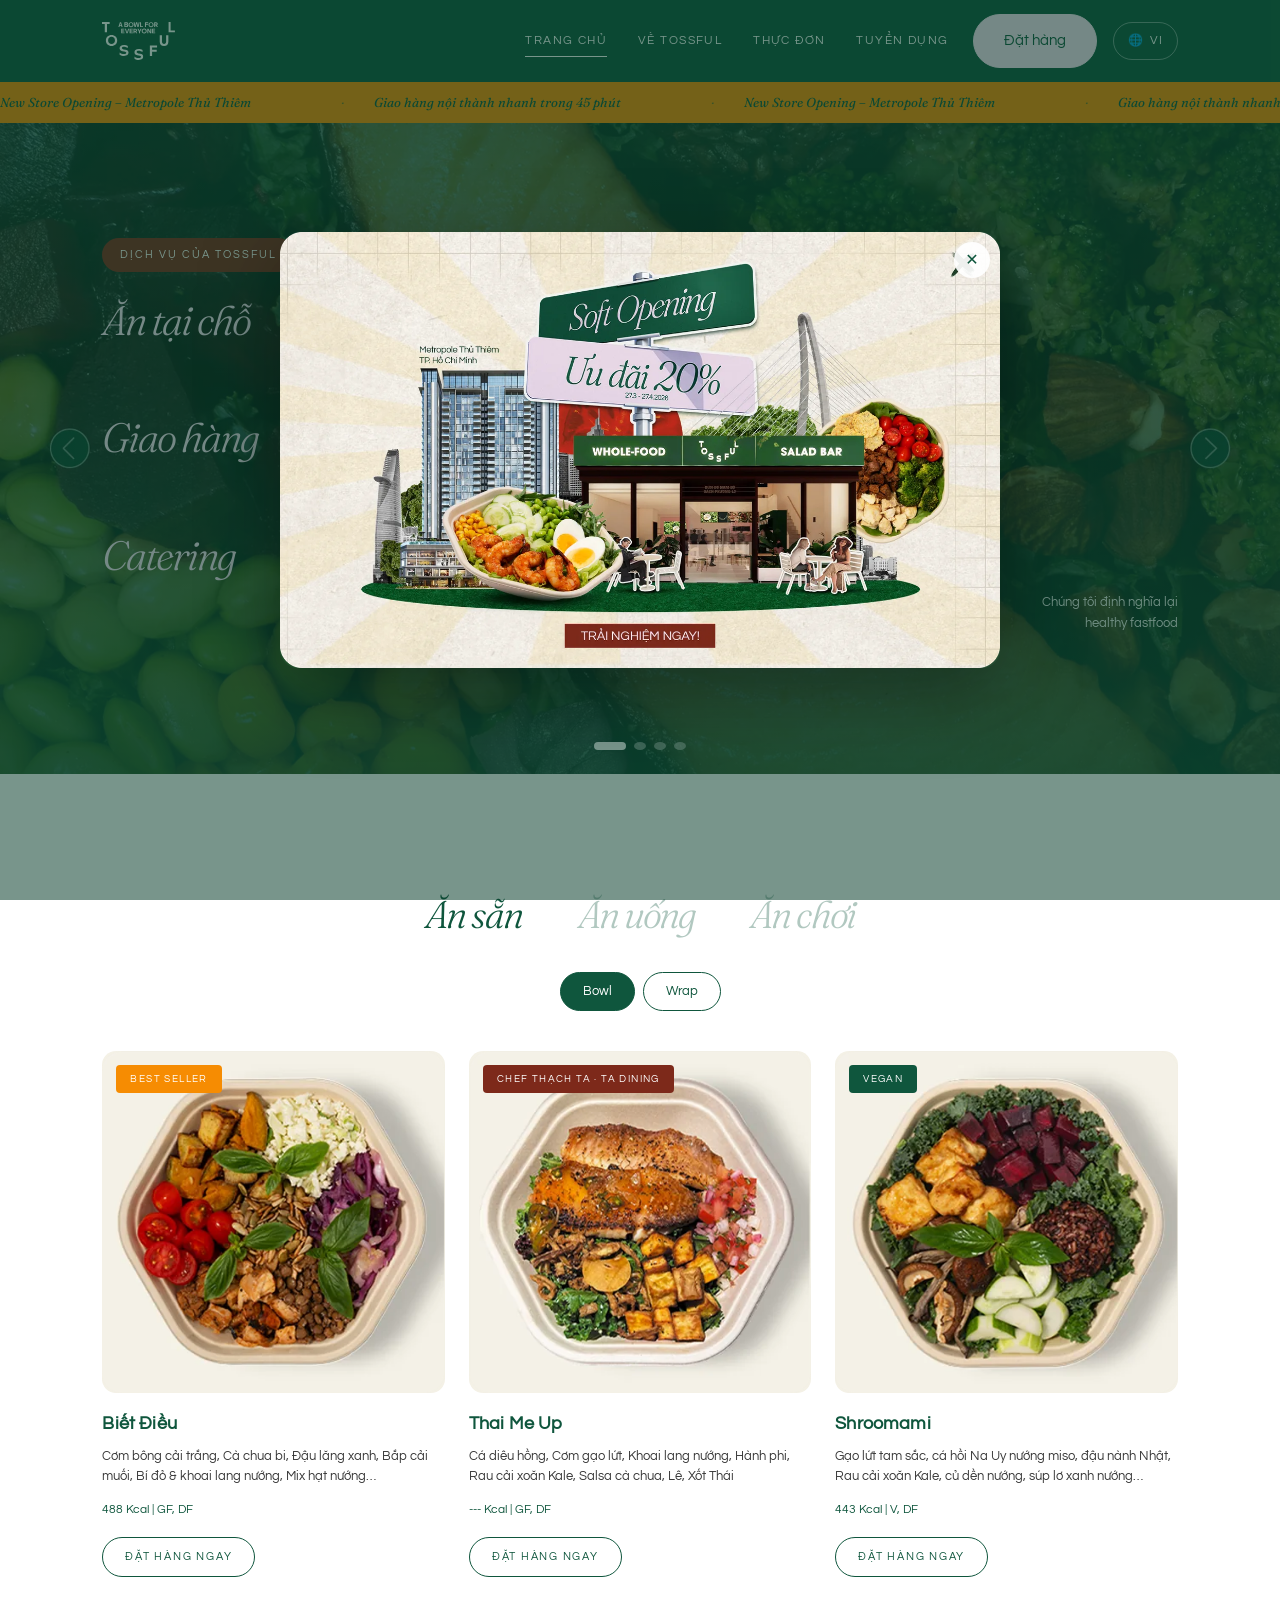
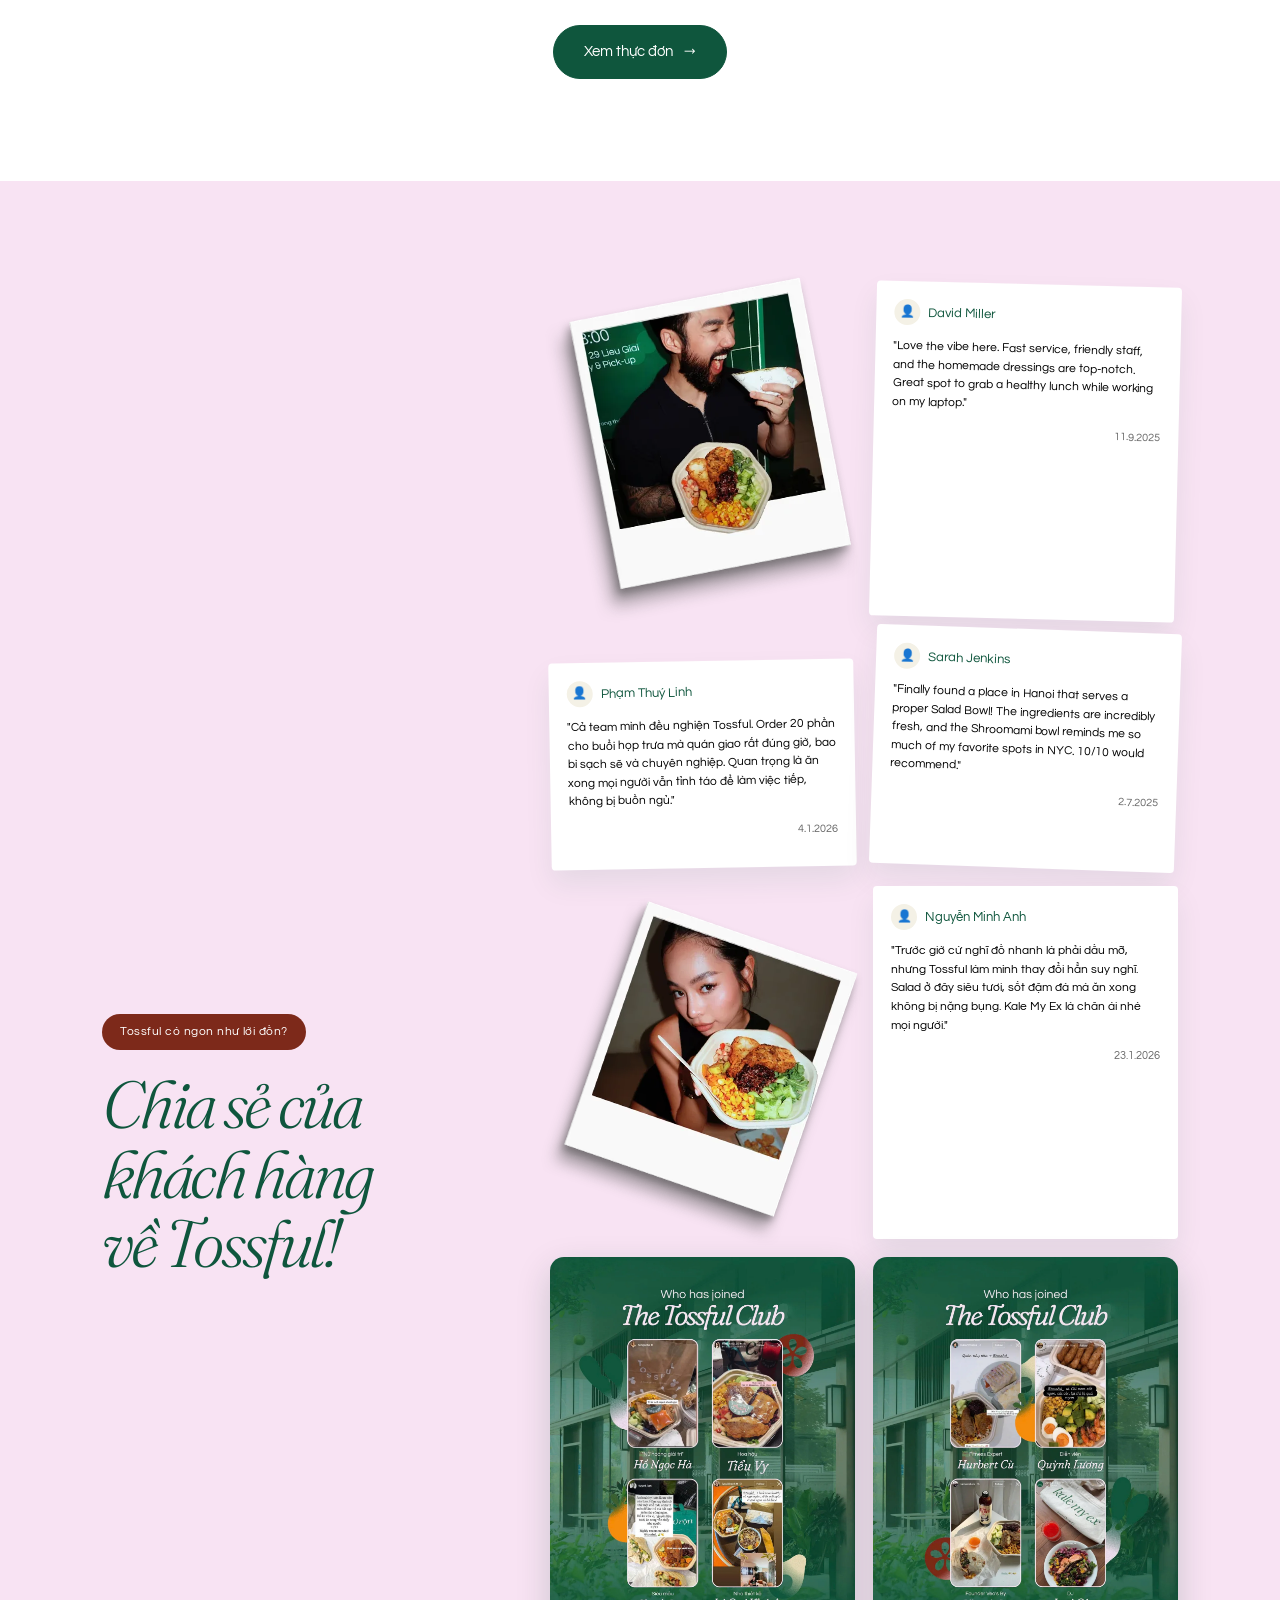
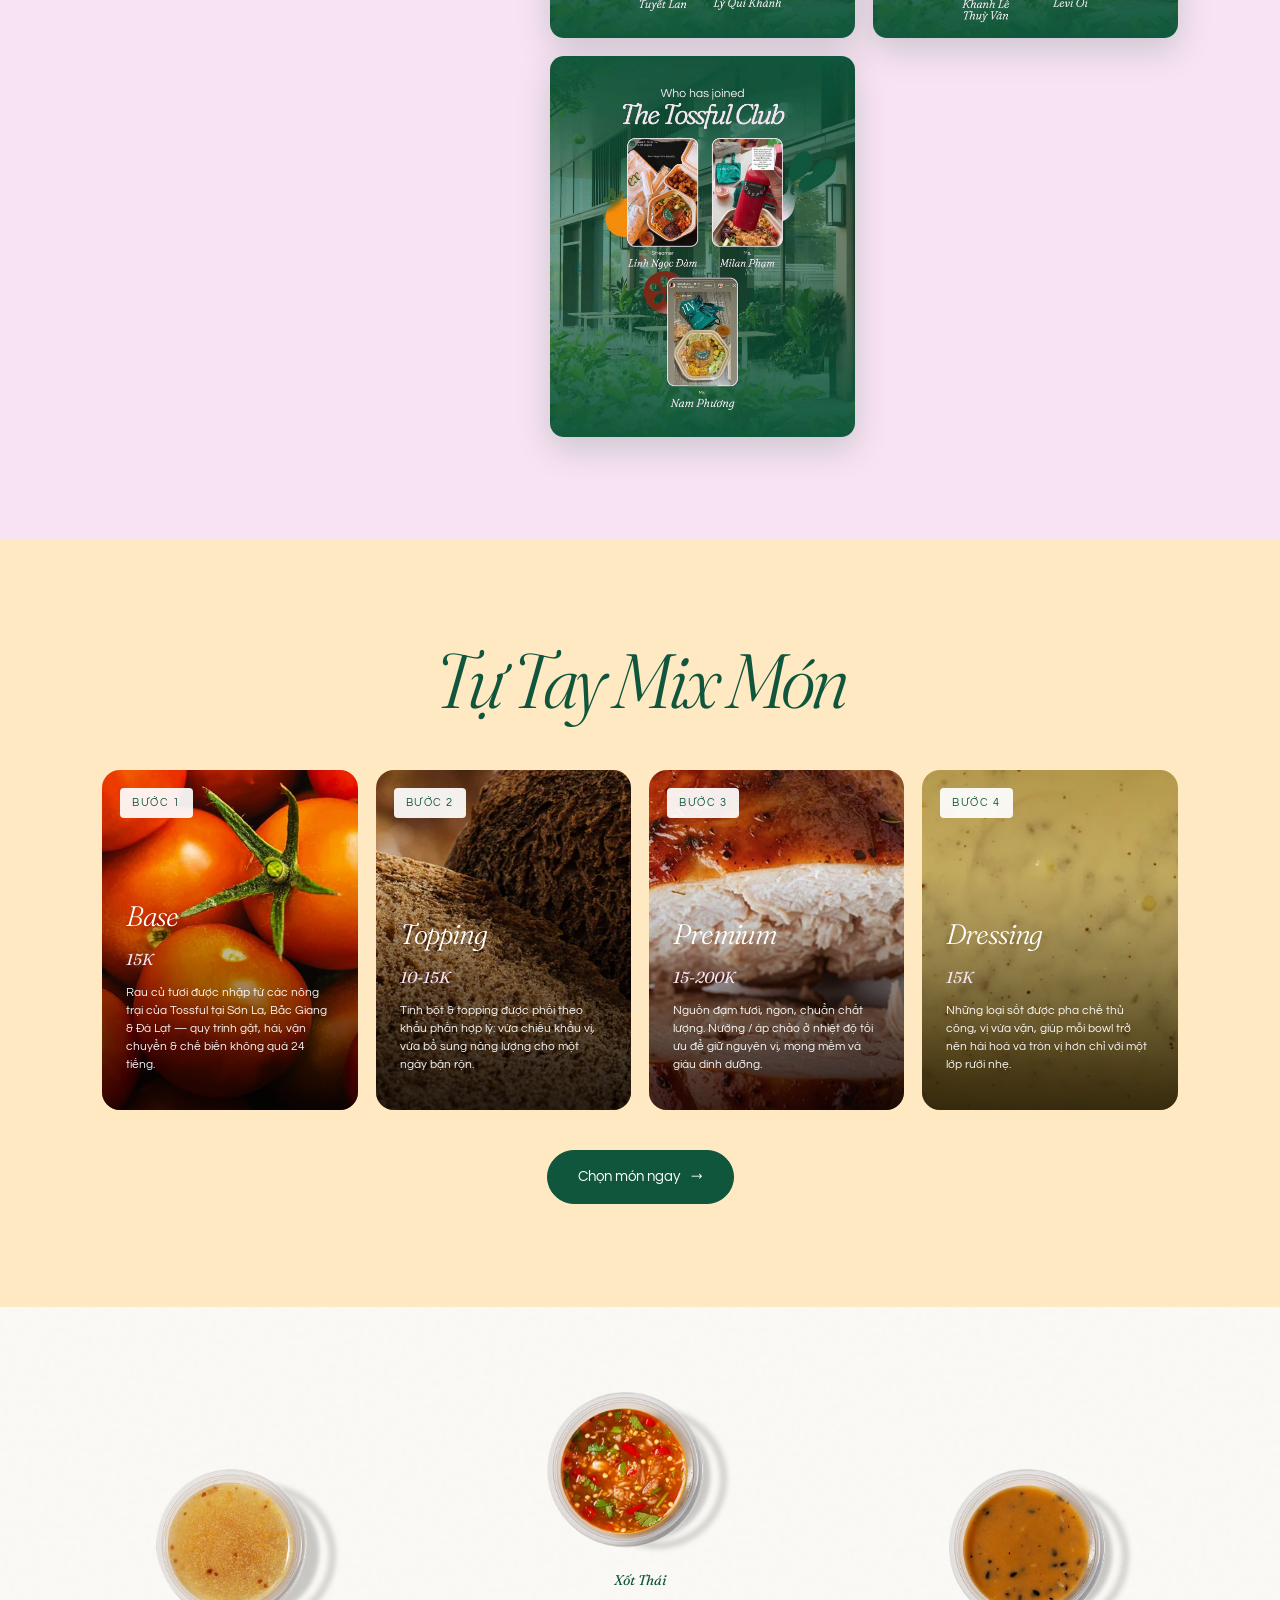
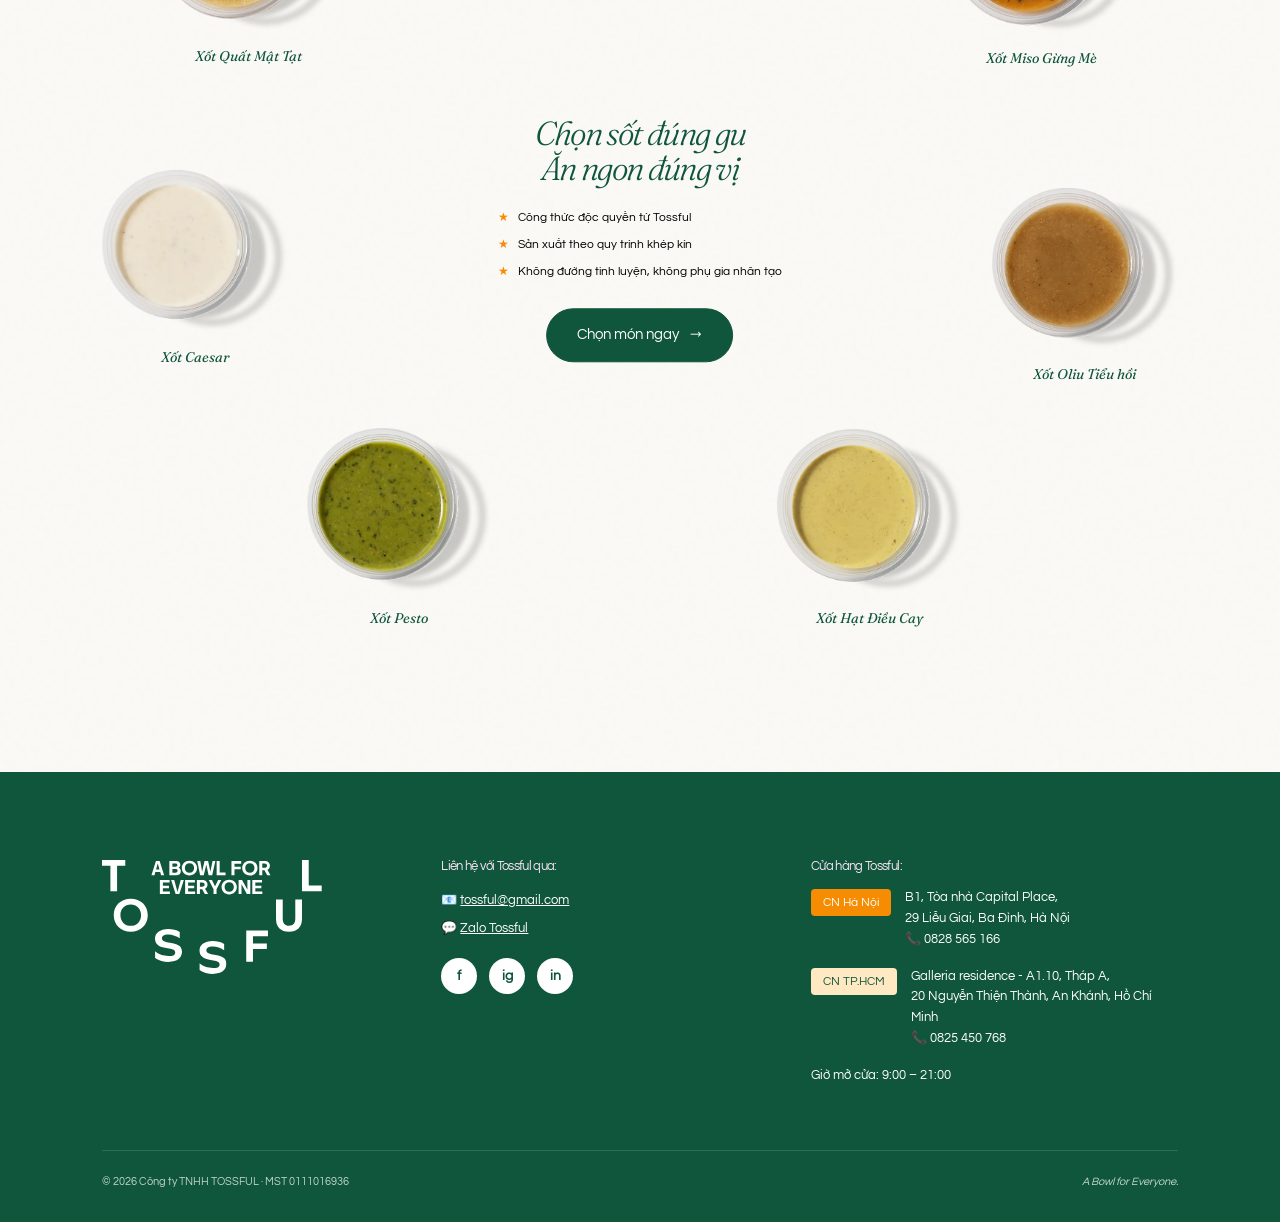
==== index.html @ 8a153186 "[TCD] Wire TA feedback images: popcorn compare poster (Ăn chơi) + Tossful Club posters (feedback)" ====
<!doctype html>
<html lang="vi">
<head>
  <meta charset="utf-8">
  <meta name="viewport" content="width=device-width, initial-scale=1">
  <title>Tossful — A Bowl for Everyone</title>
  <meta name="description" content="Tossful — salad bar Việt Nam. Healthy fast food, vị quốc tế, nguyên liệu địa phương. Hà Nội + HCMC.">
  <link rel="icon" href="images/logo-mark-green.svg" type="image/svg+xml">

  <link rel="preconnect" href="https://fonts.googleapis.com">
  <link rel="preconnect" href="https://fonts.gstatic.com" crossorigin>
  <link href="https://fonts.googleapis.com/css2?family=Fraunces:ital,opsz,wght@1,9..144,300;1,9..144,400&family=Questrial&display=swap" rel="stylesheet">
  <link rel="stylesheet" href="style.css">
</head>
<body>

  <!-- ===== HEADER (DUPLICATE ACROSS PAGES) ===== -->
  <header class="site-header site-header--classic">
    <div class="site-header__inner">
      <!-- TCD mockup nav (2026-07-18): logo LEFT · 5 links · Đặt hàng + VI RIGHT.
           Sweetgreen 3-col nav (TSK-125) parked for a future upgrade. -->
      <a class="site-header__logo" href="/">
        <img src="images/logo-lockup-white.svg" alt="Tossful">
      </a>
      <nav class="site-browse">
        <a href="/" class="is-active"><span lang="vi">Trang chủ</span><span lang="en">Home</span></a>
        <a href="about.html"><span lang="vi">Về Tossful</span><span lang="en">About</span></a>
        <a href="menu.html"><span lang="vi">Thực đơn</span><span lang="en">Menu</span></a>
        <a href="careers.html"><span lang="vi">Tuyển dụng</span><span lang="en">Careers</span></a>
      </nav>
      <div class="site-header__right">
        <a class="btn btn-pink" href="https://beacons.ai/tossful" target="_blank" rel="noopener"><span lang="vi">Đặt hàng</span><span lang="en">Order</span></a>
        <button class="lang-switch" data-lang-toggle aria-label="Đổi ngôn ngữ / Change language">
          🌐 <span data-lang-label>VI</span>
        </button>
        <button class="menu-toggle" aria-controls="site-nav" aria-expanded="false" aria-label="Mở menu">☰</button>
      </div>
      <!-- MOBILE drawer -->
      <nav class="site-nav" id="site-nav">
        <a href="/" class="is-active"><span lang="vi">Trang chủ</span><span lang="en">Home</span></a>
        <a href="about.html"><span lang="vi">Về Tossful</span><span lang="en">About</span></a>
        <a href="menu.html"><span lang="vi">Thực đơn</span><span lang="en">Menu</span></a>
        <a href="careers.html"><span lang="vi">Tuyển dụng</span><span lang="en">Careers</span></a>
      </nav>
    </div>
  </header>
  <!-- ===== /HEADER ===== -->

  <!-- Announcement marquee -->
  <div class="announce" aria-hidden="false">
    <div class="announce__track">      <span><span lang="vi">New Store Opening – Metropole Thủ Thiêm</span><span lang="en">New Store Opening – Metropole Thủ Thiêm</span></span>      <span><span lang="vi">Giao hàng nội thành nhanh trong 45 phút</span><span lang="en">Inner-city delivery in 45 minutes</span></span>
      <!-- duplicated for seamless loop -->      <span><span lang="vi">New Store Opening – Metropole Thủ Thiêm</span><span lang="en">New Store Opening – Metropole Thủ Thiêm</span></span>      <span><span lang="vi">Giao hàng nội thành nhanh trong 45 phút</span><span lang="en">Inner-city delivery in 45 minutes</span></span>
    </div>
  </div>

  <main>

    <!-- ===== HERO ===== -->
    <section class="hero" data-carousel>
      <div class="hero__bg">
        <img src="images/hero/hero-a1.webp" alt="" class="is-active" data-slide="0">
        <img src="images/hero/hero-a2.webp" alt="" data-slide="1">
        <img src="images/hero/hero-a3.webp" alt="" data-slide="2">
        <img src="images/hero/hero-a4.webp" alt="" data-slide="3">
      </div>

      <div class="hero__inner">
        <div>
          <span class="hero__eyebrow"><span lang="vi">DỊCH VỤ CỦA TOSSFUL</span><span lang="en">TOSSFUL SERVICES</span></span>
          <div class="hero__services">

            <div class="hero__service">
              <span class="hero__service-title"><span lang="vi">Ăn tại chỗ</span><span lang="en">Dine in</span></span>
              <p class="hero__service-text">
                <span lang="vi">Nạp năng lượng tức thì với trải nghiệm healthy fast food ngay tại cửa hàng Tossful.</span>
                <span lang="en">Recharge with a healthy fast-food experience right at the Tossful counter.</span>
                <a href="about.html">
                  <span lang="vi">→ Ghé cửa hàng ngay</span>
                  <span lang="en">→ Visit a store</span>
                </a>
              </p>
            </div>

            <div class="hero__service">
              <span class="hero__service-title"><span lang="vi">Giao hàng</span><span lang="en">Delivery</span></span>
              <p class="hero__service-text">
                <span lang="vi">Combo ngon — nhanh — khỏe, sẵn sàng xuất phát để đồng hành cùng ngày bận rộn của bạn.</span>
                <span lang="en">Good — fast — healthy combos, packed and ready to keep your busy day moving.</span>
                <a href="https://beacons.ai/tossful" target="_blank" rel="noopener">
                  <span lang="vi">→ Đặt món ngay</span>
                  <span lang="en">→ Order now</span>
                </a>
              </p>
            </div>

            <div class="hero__service">
              <span class="hero__service-title"><span lang="vi">Catering</span><span lang="en">Catering</span></span>
              <p class="hero__service-text">
                <span lang="vi">Giải pháp catering chuyên nghiệp, cân bằng và đầy dinh dưỡng dành cho doanh nghiệp.</span>
                <span lang="en">Pro catering — balanced, nutritious meals built for offices and team events.</span>
                <a href="https://zalo.me/2823151407077361665" target="_blank" rel="noopener">
                  <span lang="vi">→ Tư vấn ngay</span>
                  <span lang="en">→ Talk to us</span>
                </a>
              </p>
            </div>

          </div>
        </div>

        <div class="hero__tag">
          <span lang="vi">Chúng tôi định nghĩa lại<br>healthy fastfood</span>
          <span lang="en">We redefine<br>healthy fastfood</span>
        </div>
      </div>

      <div class="hero__dots" role="tablist" aria-label="Hero slides">
        <button class="hero__dot is-active" data-carousel-dot="0" aria-label="Slide 1"></button>
        <button class="hero__dot"           data-carousel-dot="1" aria-label="Slide 2"></button>
        <button class="hero__dot"           data-carousel-dot="2" aria-label="Slide 3"></button>
        <button class="hero__dot"           data-carousel-dot="3" aria-label="Slide 4"></button>
      </div>
    </section>

    <!-- ===== MENU PREVIEW ===== -->
    <section class="menu-preview">
      <div class="container">

        <div class="tabs" data-tabs>
          <div class="tab-headlines" role="tablist">
            <button class="tab-headline" data-tab-group="main" data-tab-target="ansan"  aria-selected="true"><span lang="vi">Ăn sẵn</span>  <span lang="en">Ready to eat</span></button>
            <button class="tab-headline" data-tab-group="main" data-tab-target="anuong" aria-selected="false"><span lang="vi">Ăn uống</span> <span lang="en">Drinks</span></button>
            <button class="tab-headline" data-tab-group="main" data-tab-target="anchoi" aria-selected="false"><span lang="vi">Ăn chơi</span> <span lang="en">Snacks</span></button>
          </div>

          <div class="tab-panel is-active" data-tab-panel-group="main" data-tab-panel="ansan">
            <div class="subtab-list" role="tablist">
              <button class="subtab-btn" data-tab-group="ansan" data-tab-target="bowl" aria-selected="true">Bowl</button>
              <button class="subtab-btn" data-tab-group="ansan" data-tab-target="wrap" aria-selected="false">Wrap</button>
            </div>

            <div class="tab-panel is-active" data-tab-panel-group="ansan" data-tab-panel="bowl">
              <div class="bowls-grid">

                <article class="bowl-card">
                  <div class="bowl-card__media">
                    <span class="bowl-card__tag">BEST SELLER</span>
                    <img src="images/bowls/home-bowl-1.webp" alt="Biết Điều Bowl" loading="lazy">
                  </div>
                  <h3 class="bowl-card__title">Biết Điều</h3>
                  <p class="bowl-card__desc">
                    <span lang="vi">Cơm bông cải trắng, Cà chua bi, Đậu lăng xanh, Bắp cải muối, Bí đỏ & khoai lang nướng, Mix hạt nướng…</span>
                    <span lang="en">Cauliflower rice, baby tomatoes, green lentils, pickled cabbage, roasted pumpkin & sweet potato, mixed roasted seeds…</span>
                  </p>
                  <p class="bowl-card__meta">488 Kcal | GF, DF</p>
                  <a class="bowl-card__cta" href="https://beacons.ai/tossful" target="_blank" rel="noopener">
                    <span lang="vi">Đặt hàng ngay</span><span lang="en">Order now</span>
                  </a>
                </article>

                <article class="bowl-card">
                  <div class="bowl-card__media">
                    <span class="bowl-card__tag tag-chef">CHEF THẠCH TA · TA DINING</span>
                    <img src="images/bowls/home-bowl-2.webp" alt="Thai Me Up Bowl" loading="lazy">
                  </div>
                  <h3 class="bowl-card__title">Thai Me Up</h3>
                  <p class="bowl-card__desc">
                    <span lang="vi">Cá diêu hồng, Cơm gạo lứt, Khoai lang nướng, Hành phi, Rau cải xoăn Kale, Salsa cà chua, Lê, Xốt Thái</span>
                    <span lang="en">Pan-seared red tilapia, brown rice, roasted sweet potato, crispy shallots, kale, tomato salsa, pear, Thai dressing</span>
                  </p>
                  <p class="bowl-card__meta">--- Kcal | GF, DF</p>
                  <a class="bowl-card__cta" href="https://beacons.ai/tossful" target="_blank" rel="noopener">
                    <span lang="vi">Đặt hàng ngay</span><span lang="en">Order now</span>
                  </a>
                </article>

                <article class="bowl-card">
                  <div class="bowl-card__media">
                    <span class="bowl-card__tag tag-vegan">VEGAN</span>
                    <img src="images/bowls/home-bowl-3.webp" alt="Shroomami Bowl" loading="lazy">
                  </div>
                  <h3 class="bowl-card__title">Shroomami</h3>
                  <p class="bowl-card__desc">
                    <span lang="vi">Gạo lứt tam sắc, cá hồi Na Uy nướng miso, đậu nành Nhật, Rau cải xoăn Kale, củ dền nướng, súp lơ xanh nướng…</span>
                    <span lang="en">Tri-color brown rice, miso-roasted mushrooms, edamame, kale, roasted beetroot & broccoli, sesame ginger dressing…</span>
                  </p>
                  <p class="bowl-card__meta">443 Kcal | V, DF</p>
                  <a class="bowl-card__cta" href="https://beacons.ai/tossful" target="_blank" rel="noopener">
                    <span lang="vi">Đặt hàng ngay</span><span lang="en">Order now</span>
                  </a>
                </article>

              </div>
            </div>

            <div class="tab-panel" data-tab-panel-group="ansan" data-tab-panel="wrap">
              <div class="bowls-grid">

                <article class="bowl-card">
                  <div class="bowl-card__media">
                    <span class="bowl-card__tag">BEST SELLER</span>
                    <img src="images/wraps/wrap-biet-dieu.webp" alt="Biết Điều Wrap" loading="lazy">
                  </div>
                  <h3 class="bowl-card__title">Biết Điều</h3>
                  <p class="bowl-card__desc">
                    <span lang="vi">Cơm bông cải trắng, Cà chua bi, Đậu lăng xanh, Bắp cải muối, Bí đỏ & khoai lang nướng, Mix hạt nướng…</span>
                    <span lang="en">Cauliflower rice, baby tomatoes, green lentils, pickled cabbage, roasted pumpkin & sweet potato, mixed roasted seeds…</span>
                  </p>
                  <p class="bowl-card__meta">488 Kcal | GF, DF</p>
                  <a class="bowl-card__cta" href="https://beacons.ai/tossful" target="_blank" rel="noopener">
                    <span lang="vi">Đặt hàng ngay</span><span lang="en">Order now</span>
                  </a>
                </article>

                <article class="bowl-card">
                  <div class="bowl-card__media media-pending">
                    <span lang="vi">Ảnh đang cập nhật</span><span lang="en">Photo coming soon</span>
                  </div>
                  <h3 class="bowl-card__title">Kale My Ex, Please!</h3>
                  <p class="bowl-card__desc">
                    <span lang="vi">Xà lách Romaine, Rau cải xoăn — kale, Cà chua bi, Ngô nướng paprika, Bánh mì đen giòn, Ức gà nướng, Parmesan bào, Xốt caesar</span>
                    <span lang="en">Romaine, kale, baby tomatoes, paprika-roasted corn, crispy dark bread, grilled chicken, shaved parmesan, Caesar dressing</span>
                  </p>
                  <p class="bowl-card__meta">461 Kcal</p>
                  <a class="bowl-card__cta" href="https://beacons.ai/tossful" target="_blank" rel="noopener">
                    <span lang="vi">Đặt hàng ngay</span><span lang="en">Order now</span>
                  </a>
                </article>

                <article class="bowl-card">
                  <div class="bowl-card__media">
                    <img src="images/wraps/wrap-fennel-fling.webp" alt="Fennel Fling Wrap" loading="lazy">
                  </div>
                  <h3 class="bowl-card__title">Fennel Fling</h3>
                  <p class="bowl-card__desc">
                    <span lang="vi">Xà lách Romaine, Rau rocket, Dưa chuột, Ngô nướng paprika, Edamame, Bánh mì đen giòn, Tôm nướng paprika, Xốt Olive tiểu hồi</span>
                    <span lang="en">Romaine, rocket, cucumber, paprika-roasted corn, edamame, crispy dark bread, paprika prawns, fennel olive dressing</span>
                  </p>
                  <p class="bowl-card__meta">449 Kcal | DF</p>
                  <a class="bowl-card__cta" href="https://beacons.ai/tossful" target="_blank" rel="noopener">
                    <span lang="vi">Đặt hàng ngay</span><span lang="en">Order now</span>
                  </a>
                </article>

              </div>
            </div>
          </div>

          <div class="tab-panel" data-tab-panel-group="main" data-tab-panel="anuong">
            <div class="bowls-grid">

              <article class="bowl-card">
                <div class="bowl-card__media bowl-card__media--tile">
                  <img src="images/drinks/home-drink-1.webp" alt="Trà Atiso Đỏ" loading="lazy">
                </div>
                <h3 class="bowl-card__title">Trà Atiso Đỏ</h3>
                <p class="bowl-card__desc">
                  <span lang="vi">Sự kết hợp hoàn hảo giữa vị chua thanh sảng khoái và hậu vị ngọt nhẹ tự nhiên, giúp thanh nhiệt, làm mới vị giác và giàu chất chống oxy hóa.</span>
                  <span lang="en">Hibiscus tea — bright, gently sweet, cooling and antioxidant-rich.</span>
                </p>
                <a class="bowl-card__cta" href="https://beacons.ai/tossful" target="_blank" rel="noopener">
                  <span lang="vi">Đặt hàng ngay</span><span lang="en">Order now</span>
                </a>
              </article>

              <article class="bowl-card">
                <div class="bowl-card__media bowl-card__media--tile">
                  <img src="images/drinks/ep-dua-hau.webp" alt="Ép Dưa Hấu" loading="lazy">
                </div>
                <h3 class="bowl-card__title">Ép Dưa Hấu</h3>
                <p class="bowl-card__desc">
                  <span lang="vi">100% nguyên chất từ dưa hấu tươi, giữ trọn vẹn vị ngọt mát lành.</span>
                  <span lang="en">100% fresh watermelon — pure, cool, naturally sweet.</span>
                </p>
                <a class="bowl-card__cta" href="https://beacons.ai/tossful" target="_blank" rel="noopener">
                  <span lang="vi">Đặt hàng ngay</span><span lang="en">Order now</span>
                </a>
              </article>

            </div>
          </div>

          <div class="tab-panel" data-tab-panel-group="main" data-tab-panel="anchoi">
            <div class="bowls-grid">

              <article class="bowl-card">
                <div class="bowl-card__media bowl-card__media--tile">
                  <img src="images/sides/chicken-popcorn.webp" alt="Oven-Baked Chicken Popcorn" loading="lazy">
                </div>
                <h3 class="bowl-card__title">Oven-Baked Chicken Popcorn</h3>
                <p class="bowl-card__desc">
                  <span lang="vi">Gà viên chiên không dầu (Giảm 95% dầu mỡ so với gà rán thông thường).</span>
                  <span lang="en">Oven-baked chicken popcorn — 95% less oil than regular fried chicken.</span>
                </p>
                <a class="bowl-card__cta" href="https://beacons.ai/tossful" target="_blank" rel="noopener">
                  <span lang="vi">Đặt hàng ngay</span><span lang="en">Order now</span>
                </a>
              </article>

              <article class="bowl-card">
                <div class="bowl-card__media"><img src="images/sides/guacamole-chips.jpg" alt="Guacamole + Cassava Chips" loading="lazy"></div>
                <h3 class="bowl-card__title">Guacamole + Cassava Chips</h3>
                <p class="bowl-card__desc">
                  <span lang="vi">Bơ nghiền với lime, ngò, ớt — chấm bánh khoai mì giòn rụm.</span>
                  <span lang="en">Mashed avocado with lime, cilantro, chili — paired with crispy cassava chips.</span>
                </p>
                <a class="bowl-card__cta" href="https://beacons.ai/tossful" target="_blank" rel="noopener">
                  <span lang="vi">Đặt hàng ngay</span><span lang="en">Order now</span>
                </a>
              </article>

            </div>
          </div>

        </div>

        <div class="menu-preview__cta">
          <a class="btn btn-primary" href="menu.html">
            <span lang="vi">Xem thực đơn</span><span lang="en">View full menu</span> &nbsp;→
          </a>
        </div>
      </div>
    </section>

    <!-- ===== REVIEWS (polaroid on pink) ===== -->
    <section class="reviews">
      <div class="container reviews__container">
        <div class="reviews__lead">
          <span class="badge"><span lang="vi">Tossful có ngon như lời đồn?</span><span lang="en">Is Tossful as good as they say?</span></span>
          <h2>
            <span lang="vi">Chia sẻ của<br>khách hàng<br>về Tossful!</span>
            <span lang="en">What guests<br>are saying<br>about Tossful!</span>
          </h2>
        </div>

        <div class="polaroid-grid">

          <article class="polaroid polaroid--photo polaroid--photo-1">
            <img src="images/marketing/feedback-1.webp" alt="Khách Tossful thưởng thức bowl tại cửa hàng Liễu Giai" loading="lazy">
          </article>

          <article class="polaroid">
            <div class="polaroid__header">
              <span class="polaroid__avatar">👤</span>
              <span class="polaroid__name">David Miller</span>
            </div>
            <p>
              <span lang="vi">"Love the vibe here. Fast service, friendly staff, and the homemade dressings are top-notch. Great spot to grab a healthy lunch while working on my laptop."</span>
              <span lang="en">"Love the vibe here. Fast service, friendly staff, and the homemade dressings are top-notch. Great spot to grab a healthy lunch while working on my laptop."</span>
            </p>
            <p class="polaroid__date">11.9.2025</p>
          </article>

          <article class="polaroid">
            <div class="polaroid__header">
              <span class="polaroid__avatar">👤</span>
              <span class="polaroid__name">Phạm Thuý Linh</span>
            </div>
            <p>
              <span lang="vi">"Cả team mình đều nghiện Tossful. Order 20 phần cho buổi họp trưa mà quán giao rất đúng giờ, bao bì sạch sẽ và chuyên nghiệp. Quan trọng là ăn xong mọi người vẫn tỉnh táo để làm việc tiếp, không bị buồn ngủ."</span>
              <span lang="en">"Our whole team is hooked on Tossful. Ordered 20 lunches for a meeting — delivered on time, clean professional packaging. Best part: nobody got that post-lunch slump."</span>
            </p>
            <p class="polaroid__date">4.1.2026</p>
          </article>

          <article class="polaroid">
            <div class="polaroid__header">
              <span class="polaroid__avatar">👤</span>
              <span class="polaroid__name">Sarah Jenkins</span>
            </div>
            <p>
              <span lang="vi">"Finally found a place in Hanoi that serves a proper Salad Bowl! The ingredients are incredibly fresh, and the Shroomami bowl reminds me so much of my favorite spots in NYC. 10/10 would recommend."</span>
              <span lang="en">"Finally found a place in Hanoi that serves a proper Salad Bowl! The ingredients are incredibly fresh, and the Shroomami bowl reminds me so much of my favorite spots in NYC. 10/10 would recommend."</span>
            </p>
            <p class="polaroid__date">2.7.2025</p>
          </article>

          <article class="polaroid polaroid--photo polaroid--photo-2">
            <img src="images/marketing/feedback-2.webp" alt="Khách Tossful chụp cùng bowl salad" loading="lazy">
          </article>

          <article class="polaroid">
            <div class="polaroid__header">
              <span class="polaroid__avatar">👤</span>
              <span class="polaroid__name">Nguyễn Minh Anh</span>
            </div>
            <p>
              <span lang="vi">"Trước giờ cứ nghĩ đồ nhanh là phải dầu mỡ, nhưng Tossful làm mình thay đổi hẳn suy nghĩ. Salad ở đây siêu tươi, sốt đậm đà mà ăn xong không bị nặng bụng. Kale My Ex là chân ái nhé mọi người."</span>
              <span lang="en">"I used to think fast food meant greasy. Tossful changed my mind — super-fresh salads, rich dressings, and you don't feel heavy after. Kale My Ex is my forever bowl."</span>
            </p>
            <p class="polaroid__date">23.1.2026</p>
          </article>

          <article class="polaroid polaroid--photo polaroid--club">
            <img src="images/marketing/tossful-club-1.webp" alt="The Tossful Club — Hồ Ngọc Hà, Tiểu Vy, Tuyết Lan, Lý Quí Khánh cùng Tossful" loading="lazy">
          </article>

          <article class="polaroid polaroid--photo polaroid--club">
            <img src="images/marketing/tossful-club-2.webp" alt="The Tossful Club — Hurbert Cù, Quỳnh Lương, Khanh Lê, Thuỳ Vân, Levi Oi cùng Tossful" loading="lazy">
          </article>

          <article class="polaroid polaroid--photo polaroid--club">
            <img src="images/marketing/tossful-club-3.webp" alt="The Tossful Club — Linh Ngọc Đàm, Milan Phạm, Nam Phương cùng Tossful" loading="lazy">
          </article>

        </div>
      </div>
    </section>

    <!-- ===== BYO immersive ===== -->
    <section class="byo">
      <div class="container">
        <h2 class="byo__title">
          <span lang="vi">Tự Tay Mix Món</span>
          <span lang="en">Build Your Own Bowl</span>
        </h2>
        <div class="byo-grid">

          <article class="byo-step" style="background-image:url('images/mix/mix-base.webp');">
            <span class="byo-step__tag"><span lang="vi">BƯỚC 1</span><span lang="en">STEP 1</span></span>
            <div>
              <h3 class="byo-step__name">Base</h3>
              <p class="byo-step__price">15K</p>
              <p class="byo-step__desc">
                <span lang="vi">Rau củ tươi được nhập từ các nông trại của Tossful tại Sơn La, Bắc Giang & Đà Lạt — quy trình gặt, hái, vận chuyển & chế biến không quá 24 tiếng.</span>
                <span lang="en">Fresh greens from our partner farms in Sơn La, Bắc Giang & Đà Lạt — harvested, transported, and prepped within 24 hours.</span>
              </p>
            </div>
          </article>

          <article class="byo-step" style="background-image:url('images/mix/mix-topping.webp');">
            <span class="byo-step__tag"><span lang="vi">BƯỚC 2</span><span lang="en">STEP 2</span></span>
            <div>
              <h3 class="byo-step__name">Topping</h3>
              <p class="byo-step__price">10-15K</p>
              <p class="byo-step__desc">
                <span lang="vi">Tinh bột & topping được phối theo khẩu phần hợp lý: vừa chiều khẩu vị, vừa bổ sung năng lượng cho một ngày bận rộn.</span>
                <span lang="en">Carbs & toppings portioned to satisfy your taste and fuel a busy day.</span>
              </p>
            </div>
          </article>

          <article class="byo-step" style="background-image:url('images/mix/mix-premium.webp');">
            <span class="byo-step__tag"><span lang="vi">BƯỚC 3</span><span lang="en">STEP 3</span></span>
            <div>
              <h3 class="byo-step__name">Premium</h3>
              <p class="byo-step__price">15-200K</p>
              <p class="byo-step__desc">
                <span lang="vi">Nguồn đạm tươi, ngon, chuẩn chất lượng. Nướng / áp chảo ở nhiệt độ tối ưu để giữ nguyên vị, mọng mềm và giàu dinh dưỡng.</span>
                <span lang="en">Fresh, high-quality proteins. Grilled or pan-seared at the right temp to keep them juicy and nutritious.</span>
              </p>
            </div>
          </article>

          <article class="byo-step" style="background-image:url('images/mix/mix-dressing.webp');">
            <span class="byo-step__tag"><span lang="vi">BƯỚC 4</span><span lang="en">STEP 4</span></span>
            <div>
              <h3 class="byo-step__name">Dressing</h3>
              <p class="byo-step__price">15K</p>
              <p class="byo-step__desc">
                <span lang="vi">Những loại sốt được pha chế thủ công, vị vừa vặn, giúp mỗi bowl trở nên hài hoà và tròn vị hơn chỉ với một lớp rưới nhẹ.</span>
                <span lang="en">House-made dressings, balanced flavors — one light pour brings the whole bowl together.</span>
              </p>
            </div>
          </article>

        </div>
        <div class="byo__cta">
          <a class="btn btn-primary" href="https://beacons.ai/tossful" target="_blank" rel="noopener">
            <span lang="vi">Chọn món ngay</span><span lang="en">Build your bowl</span> &nbsp;→
          </a>
        </div>
      </div>
    </section>


    <!-- ===== SAUCE MANDALA ===== -->
    <section class="sauces">
      <div class="container">
        <div class="sauce-mandala">

          <div class="sauce-mandala__center">
            <h2 class="sauce-mandala__title">
              <span lang="vi">Chọn sốt đúng gu<br>Ăn ngon đúng vị</span>
              <span lang="en">The right sauce,<br>the right bite</span>
            </h2>
            <ul class="sauce-mandala__points">
              <li><span lang="vi">Công thức độc quyền từ Tossful</span><span lang="en">Tossful house recipes</span></li>
              <li><span lang="vi">Sản xuất theo quy trình khép kín</span><span lang="en">Made in a closed in-house kitchen</span></li>
              <li><span lang="vi">Không đường tinh luyện, không phụ gia nhân tạo</span><span lang="en">No refined sugar, no artificial additives</span></li>
            </ul>
            <a class="btn btn-primary" href="https://beacons.ai/tossful" target="_blank" rel="noopener">
              <span lang="vi">Chọn món ngay</span><span lang="en">Order now</span> &nbsp;→
            </a>
          </div>

          <div class="sauce-cup sauce-cup--1">
            <img src="images/sauces/sauce-thai.webp" alt="Xốt Thái">
            <p class="sauce-cup__name"><span lang="vi">Xốt Thái</span><span lang="en">Thai Dressing</span></p>
          </div>
          <div class="sauce-cup sauce-cup--2">
            <img src="images/sauces/sauce-kumquat.webp" alt="Xốt Quất Mật Tạt">
            <p class="sauce-cup__name"><span lang="vi">Xốt Quất Mật Tạt</span><span lang="en">Kumquat Honey Mustard</span></p>
          </div>
          <div class="sauce-cup sauce-cup--3">
            <img src="images/sauces/sauce-miso.webp" alt="Xốt Miso Gừng Mè">
            <p class="sauce-cup__name"><span lang="vi">Xốt Miso Gừng Mè</span><span lang="en">Miso Sesame Ginger</span></p>
          </div>
          <div class="sauce-cup sauce-cup--4">
            <img src="images/sauces/sauce-caesar.webp" alt="Xốt Caesar">
            <p class="sauce-cup__name"><span lang="vi">Xốt Caesar</span><span lang="en">Yogurt Caesar</span></p>
          </div>
          <div class="sauce-cup sauce-cup--5">
            <img src="images/sauces/sauce-fennel-olive.webp" alt="Xốt Oliu Tiểu hồi">
            <p class="sauce-cup__name"><span lang="vi">Xốt Oliu Tiểu hồi</span><span lang="en">Fennel Olive</span></p>
          </div>
          <div class="sauce-cup sauce-cup--6">
            <img src="images/sauces/sauce-pesto.webp" alt="Xốt Pesto">
            <p class="sauce-cup__name"><span lang="vi">Xốt Pesto</span><span lang="en">Pesto</span></p>
          </div>
          <div class="sauce-cup sauce-cup--7">
            <img src="images/sauces/sauce-cashew.webp" alt="Xốt Hạt Điều Cay">
            <p class="sauce-cup__name"><span lang="vi">Xốt Hạt Điều Cay</span><span lang="en">Spicy Cashew</span></p>
          </div>
        </div>
      </div>
    </section>

  </main>

  <!-- ===== FOOTER (DUPLICATE ACROSS PAGES) ===== -->
  <footer class="site-footer">
    <div class="container">
      <div class="footer-grid">

        <div class="footer-brand">
          <span class="footer-brand__lockup"><img src="images/logo-lockup-white.svg" alt="Tossful — A Bowl for Everyone"></span>
        </div>

        <div class="footer-col">
          <h4><span lang="vi">Liên hệ với Tossful qua:</span><span lang="en">Get in touch with Tossful:</span></h4>
          <div class="footer-contact">
            <div>📧 <a href="mailto:tossful@gmail.com">tossful@gmail.com</a></div>
            <div>💬 <a href="https://zalo.me/2823151407077361665" target="_blank" rel="noopener">Zalo Tossful</a></div>
          </div>
          <div class="footer-social">
            <a href="https://www.facebook.com/tossful" target="_blank" rel="noopener" aria-label="Facebook">f</a>
            <a href="https://www.instagram.com/tossful_" target="_blank" rel="noopener" aria-label="Instagram">ig</a>
            <a href="https://www.linkedin.com/in/tossful-salad-bar-5b4639376/" target="_blank" rel="noopener" aria-label="LinkedIn">in</a>
          </div>
        </div>

        <div class="footer-col">
          <h4><span lang="vi">Cửa hàng Tossful:</span><span lang="en">Tossful stores:</span></h4>
          <div class="footer-stores">
            <div class="footer-store">
              <span class="footer-store__pill">CN Hà Nội</span>
              <div>B1, Tòa nhà Capital Place,<br>29 Liễu Giai, Ba Đình, Hà Nội<br>📞 <a href="tel:+84828565166">0828 565 166</a></div>
            </div>
            <div class="footer-store">
              <span class="footer-store__pill footer-store__pill--hcm">CN TP.HCM</span>
              <div>Galleria residence - A1.10, Tháp A,<br>20 Nguyễn Thiện Thành, An Khánh, Hồ Chí Minh<br>📞 <a href="tel:+84825450768">0825 450 768</a></div>
            </div>
            <div class="footer-hours">
              <span lang="vi"><strong>Giờ mở cửa:</strong> 9:00 – 21:00</span>
              <span lang="en"><strong>Opening hours:</strong> 9:00 – 21:00</span>
            </div>
          </div>
        </div>

      </div>
      <div class="footer-bottom">
        <span>© 2026 Công ty TNHH TOSSFUL · MST 0111016936</span>
        <span><em>A Bowl for Everyone.</em></span>
      </div>
    </div>
  </footer>
  <!-- ===== /FOOTER ===== -->

  <!-- Soft-opening popup — re-enabled per TCD marketing package (2026-07-18). -->
  <div class="popup" id="welcome-popup" hidden>
    <div class="popup__backdrop" data-popup-close></div>
    <div class="popup__dialog" role="dialog" aria-modal="true" aria-label="Soft Opening Metropole Thủ Thiêm — Ưu đãi 20%">
      <button class="popup__close" data-popup-close aria-label="Đóng / Close">✕</button>
      <a href="https://beacons.ai/tossful" target="_blank" rel="noopener">
        <img src="images/marketing/popup-soft-opening.webp" alt="Soft Opening Tossful Metropole Thủ Thiêm — Ưu đãi 20%. Trải nghiệm ngay!">
      </a>
    </div>
  </div>

  <script src="script.js" defer></script>
</body>
</html>
---- style.css ----
/* =========================================================================
   Tossful brand-site v2 — production-fidelity rebuild from marketing mockup
   ========================================================================= */

:root {
  --toss-kale:          #0F563D;
  --toss-kale-deep:     #0a3e2c;
  --toss-beetroot:      #F8E3F3;
  --toss-almond:        #7D291A;
  --toss-squash:        #F68C02;
  --toss-sweet-potato:  #FFE9C2;
  --toss-cabbage:       #F4F1E6;
  --toss-black-rice:    #000000;
  --toss-white:         #FFFFFF;

  --bg: var(--toss-cabbage);
  --ink: var(--toss-black-rice);
  --font-head: 'Fraunces', Georgia, serif;
  --font-body: 'Questrial', system-ui, -apple-system, sans-serif;
  --max-w: 1280px;
  --gutter: clamp(20px, 4vw, 56px);
  --section-pad: clamp(56px, 8vw, 120px);
  --radius: 18px;
  --radius-pill: 999px;
}

*, *::before, *::after { box-sizing: border-box; }
html, body { margin: 0; padding: 0; }
body {
  background: var(--bg); color: var(--ink);
  font-family: var(--font-body); font-size: 17px; line-height: 1.6;
  -webkit-font-smoothing: antialiased;
}
img, svg { display: block; max-width: 100%; height: auto; }
a { color: var(--toss-kale); text-decoration: none; }
button { font: inherit; cursor: pointer; }
ul { list-style: none; padding: 0; margin: 0; }

h1,h2,h3,h4 {
  font-family: var(--font-head); font-weight: 300; font-style: italic;
  letter-spacing: -0.05em; margin: 0 0 0.4em; line-height: 1.05;
}
h1 { font-size: clamp(48px, 8vw, 96px); }
h2 { font-size: clamp(36px, 5.5vw, 64px); }
h3 { font-size: clamp(22px, 2.6vw, 32px); }

.container { max-width: var(--max-w); margin: 0 auto; padding: 0 var(--gutter); }
section { padding: var(--section-pad) 0; }

html[lang="vi"] [lang="en"] { display: none !important; }
html[lang="en"] [lang="vi"] { display: none !important; }

.btn {
  display: inline-flex; align-items: center; gap: 8px;
  padding: 14px 30px; border-radius: var(--radius-pill);
  font-family: var(--font-body); font-size: 15px; font-weight: 500;
  border: 1.5px solid transparent; transition: all 0.18s ease;
  text-decoration: none; cursor: pointer; white-space: nowrap;
}
.btn-primary  { background: var(--toss-kale); color: var(--toss-white); border-color: var(--toss-kale); }
.btn-primary:hover { background: var(--toss-kale-deep); border-color: var(--toss-kale-deep); }
.btn-outline { background: transparent; color: var(--toss-kale); border-color: var(--toss-kale); padding: 12px 24px; font-size: 14px; }
.btn-outline:hover { background: var(--toss-kale); color: var(--toss-white); }
.btn-pink { background: var(--toss-beetroot); color: var(--toss-kale); border-color: var(--toss-beetroot); }
.btn-pink:hover { background: var(--toss-white); }

/* HEADER */
.site-header {
  position: sticky; top: 0; z-index: 60;
  background: var(--toss-kale); color: var(--toss-white);
}
/* TSK-125: Sweetgreen 3-column layout — browse LEFT, logo CENTER, utility RIGHT.
   1fr auto 1fr keeps the logo geometrically centered regardless of side counts. */
.site-header__inner {
  display: grid; grid-template-columns: 1fr auto 1fr; align-items: center; gap: 24px;
  padding: 14px var(--gutter); max-width: var(--max-w); margin: 0 auto;
}
.site-header__logo { justify-self: center; }
.site-header__logo img { height: 38px; width: auto; display: block; }

/* LEFT browse nav + mobile drawer share the inline-link visuals */
.site-browse { display: flex; gap: 28px; align-items: center; justify-self: start; }
.site-browse, .site-nav {
  font-size: 13px; letter-spacing: 0.12em; text-transform: uppercase;
}
.site-browse a, .site-nav a { color: var(--toss-white); position: relative; padding: 6px 0; }
.site-browse a:hover, .site-nav a:hover { opacity: 0.85; }
.site-browse a.is-active::after, .site-nav a.is-active::after {
  content: ''; position: absolute; left: 0; right: 0; bottom: -4px;
  height: 2px; background: var(--toss-beetroot);
}
/* Highlighted calculator pill — lives in RIGHT utility + mobile drawer */
.site-header a.is-highlight {
  background: var(--toss-beetroot); color: var(--toss-kale);
  padding: 8px 16px; border-radius: var(--radius-pill);
  position: relative; font-weight: 500;
  font-size: 13px; letter-spacing: 0.12em; text-transform: uppercase;
}
.site-header a.is-highlight:hover { background: var(--toss-white); opacity: 1; }
.site-header a.is-highlight.is-active { background: var(--toss-beetroot); }
.site-header a.is-highlight.is-active::after { display: none; }
.site-header a.is-highlight .nav-badge {
  display: inline-block; background: var(--toss-squash); color: var(--toss-white);
  font-size: 9px; font-weight: 600; letter-spacing: 0.1em;
  padding: 2px 6px; border-radius: 3px; margin-left: 6px;
  vertical-align: middle; position: relative; top: -1px;
}
.site-header__right { display: flex; align-items: center; gap: 16px; justify-self: end; }
/* Drawer is mobile-only; hidden on desktop where browse/utility show inline. */
.site-nav { display: none; }
.lang-switch {
  background: transparent; border: 1.5px solid rgba(255,255,255,0.4);
  color: var(--toss-white); font-size: 12px; letter-spacing: 0.08em;
  padding: 8px 14px; border-radius: var(--radius-pill);
  display: inline-flex; align-items: center; gap: 6px; text-transform: uppercase;
}
.lang-switch:hover { border-color: var(--toss-white); }
.menu-toggle { display: none; background: none; border: 0; color: var(--toss-white); padding: 8px; font-size: 22px; }

/* ANNOUNCE */
.announce {
  background: var(--toss-squash); color: var(--toss-kale);
  font-family: var(--font-head); font-style: italic; font-size: 18px;
  padding: 10px 0; overflow: hidden;
}
.announce__track {
  display: flex; width: max-content; gap: 60px; white-space: nowrap;
  animation: marquee 32s linear infinite;
}
.announce__track span::before { content: '·'; margin: 0 30px; opacity: 0.55; }
.announce__track span:first-child::before { content: ''; margin: 0; }
@keyframes marquee { from { transform: translateX(0); } to { transform: translateX(-50%); } }

/* HERO */
.hero {
  position: relative; padding: 0; min-height: 640px;
  background: var(--toss-kale-deep); overflow: hidden; color: var(--toss-white);
}
.hero__bg { position: absolute; inset: 0; z-index: 0; }
.hero__bg img {
  position: absolute; inset: 0; width: 100%; height: 100%; object-fit: cover;
  opacity: 0; transition: opacity 1.4s ease-in-out;
}
.hero__bg img.is-active { opacity: 1; }
.hero::after {
  content: ''; position: absolute; inset: 0; z-index: 1;
  background: linear-gradient(180deg, rgba(15,86,61,0.55) 0%, rgba(15,86,61,0.35) 40%, rgba(15,86,61,0.7) 100%);
}
.hero__inner {
  position: relative; z-index: 2; max-width: var(--max-w); margin: 0 auto;
  padding: clamp(56px, 9vw, 120px) var(--gutter) clamp(80px, 12vw, 140px);
  display: grid; grid-template-columns: 1fr auto; gap: 40px; align-items: end;
}
.hero__eyebrow {
  display: inline-block; background: var(--toss-almond); color: var(--toss-white);
  font-family: var(--font-body); text-transform: uppercase; letter-spacing: 0.18em;
  font-size: 12px; padding: 8px 18px; border-radius: var(--radius-pill); margin-bottom: 28px;
}
.hero__services { display: flex; flex-direction: column; gap: 18px; }
.hero__service { display: grid; grid-template-columns: minmax(180px, auto) 1fr; gap: 32px; align-items: baseline; }
.hero__service-title {
  font-family: var(--font-head); font-style: italic; font-weight: 300;
  letter-spacing: -0.05em; font-size: clamp(40px, 6vw, 72px);
  color: var(--toss-white); line-height: 1;
}
.hero__service-text { font-size: 14px; line-height: 1.5; max-width: 36ch; opacity: 0.92; }
.hero__service-text a {
  display: block; color: var(--toss-beetroot); text-decoration: underline;
  margin-top: 6px; font-size: 13px; letter-spacing: 0.04em;
}
.hero__tag { font-family: var(--font-body); text-align: right; font-size: 14px; opacity: 0.9; align-self: end; }
.hero__arrows {
  position: absolute; z-index: 3; top: 50%; transform: translateY(-50%);
  width: calc(100% - var(--gutter) * 2); left: var(--gutter); right: var(--gutter);
  display: flex; justify-content: space-between; pointer-events: none;
}
.hero__arrow {
  pointer-events: auto; background: rgba(255,255,255,0.15);
  border: 1.5px solid rgba(255,255,255,0.5); color: var(--toss-white);
  width: 44px; height: 44px; border-radius: 50%;
  display: inline-flex; align-items: center; justify-content: center;
  font-size: 18px; transition: all 0.18s ease;
}
.hero__arrow:hover { background: var(--toss-white); color: var(--toss-kale); }
.hero__dots {
  position: absolute; z-index: 3; bottom: 24px; left: 0; right: 0;
  display: flex; justify-content: center; gap: 8px;
}
.hero__dot {
  width: 8px; height: 8px; border-radius: 50%;
  background: rgba(255,255,255,0.45); border: 0; transition: all 0.18s ease;
}
.hero__dot.is-active { background: var(--toss-white); width: 32px; border-radius: var(--radius-pill); }

@media (max-width: 900px) {
  .hero__inner { grid-template-columns: 1fr; }
  .hero__tag { text-align: left; }
  .hero__service { grid-template-columns: 1fr; gap: 4px; }
}

/* MENU PREVIEW */
.menu-preview { background: var(--bg); }
.tab-headlines { display: flex; justify-content: center; gap: 44px; flex-wrap: wrap; margin-bottom: 18px; }
.tab-headline {
  background: transparent; border: 0;
  font-family: var(--font-head); font-style: italic; font-weight: 300;
  letter-spacing: -0.05em; font-size: clamp(36px, 5vw, 60px);
  color: var(--toss-kale); opacity: 0.32; padding: 8px 6px;
  transition: opacity 0.18s ease;
}
.tab-headline[aria-selected="true"] { opacity: 1; }
.tab-headline:hover { opacity: 0.7; }
.tab-headline[aria-selected="true"]:hover { opacity: 1; }
.subtab-list { display: flex; gap: 8px; justify-content: center; flex-wrap: wrap; margin-bottom: 40px; }
.subtab-btn {
  background: transparent; border: 1.5px solid var(--toss-kale); color: var(--toss-kale);
  padding: 8px 22px; border-radius: var(--radius-pill); font-size: 14px;
}
.subtab-btn[aria-selected="true"] { background: var(--toss-kale); color: var(--toss-white); }
.tab-panel { display: none; }
.tab-panel.is-active { display: block; }

/* BOWL CARDS */
.bowls-grid { display: grid; gap: 24px; grid-template-columns: repeat(auto-fit, minmax(260px, 1fr)); }
.bowl-card { position: relative; background: transparent; text-align: left; }
.bowl-card__media {
  background: var(--toss-cabbage); aspect-ratio: 1/1;
  border-radius: 14px; overflow: hidden; margin-bottom: 22px; position: relative;
}
.bowl-card__media img { width: 100%; height: 100%; object-fit: cover; }
.bowl-card__tag {
  position: absolute; top: 14px; left: 14px;
  background: var(--toss-squash); color: var(--toss-white);
  font-family: var(--font-body); font-size: 11px;
  letter-spacing: 0.14em; text-transform: uppercase;
  padding: 6px 14px; border-radius: 4px; z-index: 2;
}
.bowl-card__tag.tag-chef { background: var(--toss-almond); }
.bowl-card__tag.tag-vegan { background: var(--toss-kale); }
.bowl-card__title {
  font-family: var(--font-head); font-style: italic; font-weight: 300;
  letter-spacing: -0.04em; font-size: 28px; color: var(--toss-kale); margin: 0 0 12px;
}
.bowl-card__desc { font-size: 14px; opacity: 0.78; margin: 0 0 14px; line-height: 1.55; }
.bowl-card__meta { font-size: 14px; font-weight: 500; color: var(--toss-kale); margin: 0 0 18px; }
.bowl-card__cta {
  display: inline-block; padding: 10px 22px;
  border: 1.5px solid var(--toss-kale); border-radius: var(--radius-pill);
  font-size: 12px; letter-spacing: 0.16em; text-transform: uppercase; color: var(--toss-kale);
}
.bowl-card__cta:hover { background: var(--toss-kale); color: var(--toss-white); }
.menu-preview__cta { text-align: center; margin-top: 48px; }

/* REVIEWS POLAROID */
.reviews { background: var(--toss-beetroot); position: relative; overflow: hidden; }
.reviews__container { display: grid; gap: clamp(32px, 5vw, 56px); grid-template-columns: 1fr; position: relative; z-index: 2; }
@media (min-width: 900px) { .reviews__container { grid-template-columns: 1fr 1.6fr; align-items: center; } }
.reviews__lead .badge {
  display: inline-block; background: var(--toss-almond); color: var(--toss-white);
  font-size: 13px; padding: 8px 18px; border-radius: var(--radius-pill);
  margin-bottom: 20px; letter-spacing: 0.04em;
}
.reviews__lead h2 { font-size: clamp(40px, 5.5vw, 72px); color: var(--toss-kale); }
.polaroid-grid { display: grid; grid-template-columns: repeat(auto-fit, minmax(220px, 1fr)); gap: 18px; }
.polaroid {
  background: var(--toss-white); padding: 18px; border-radius: 4px;
  box-shadow: 0 14px 28px rgba(15,86,61,0.08);
  font-size: 13px; line-height: 1.55; transform: rotate(var(--tilt, 0deg));
}
.polaroid:nth-child(1) { --tilt: -2deg; }
.polaroid:nth-child(2) { --tilt: 1.4deg; }
.polaroid:nth-child(3) { --tilt: -1deg; margin-top: 24px; }
.polaroid:nth-child(4) { --tilt: 2deg; margin-top: -8px; }
.polaroid__header { display: flex; align-items: center; gap: 8px; margin-bottom: 10px; }
.polaroid__avatar {
  width: 26px; height: 26px; border-radius: 50%; background: var(--toss-cabbage);
  display: inline-flex; align-items: center; justify-content: center; font-size: 12px;
}
.polaroid__name { font-weight: 500; color: var(--toss-kale); font-size: 13px; }
.polaroid__date { font-size: 11px; opacity: 0.6; margin-top: 10px; text-align: right; }

/* BYO */
.byo { background: var(--toss-sweet-potato); text-align: center; }
.byo__title { color: var(--toss-kale); margin-bottom: 48px; font-size: clamp(48px, 7vw, 84px); }
.byo-grid { display: grid; gap: 18px; grid-template-columns: repeat(auto-fit, minmax(220px, 1fr)); text-align: left; }
.byo-step {
  position: relative; border-radius: 18px; overflow: hidden;
  aspect-ratio: 3/4; background-size: cover; background-position: center;
  color: var(--toss-white); display: flex; flex-direction: column; justify-content: flex-end;
  padding: 24px; isolation: isolate;
}
.byo-step::after {
  content: ''; position: absolute; inset: 0; z-index: -1;
  background: linear-gradient(180deg, rgba(0,0,0,0) 30%, rgba(0,0,0,0.65) 100%);
}
.byo-step__tag {
  position: absolute; top: 18px; left: 18px;
  background: rgba(255,255,255,0.92); color: var(--toss-kale);
  font-size: 11px; font-weight: 500; letter-spacing: 0.14em;
  text-transform: uppercase; padding: 6px 12px; border-radius: 4px;
}
.byo-step__name {
  font-family: var(--font-head); font-style: italic; font-weight: 300;
  letter-spacing: -0.04em; font-size: 36px; margin: 0 0 8px;
}
.byo-step__price { font-family: var(--font-head); font-style: italic; font-size: 22px; margin-bottom: 12px; color: var(--toss-beetroot); }
.byo-step__desc { font-size: 13px; line-height: 1.5; opacity: 0.95; }
.byo__cta { margin-top: 40px; }

/* SAUCE MANDALA */
.sauces {
  background: var(--toss-cabbage); position: relative;
  background-image:
    radial-gradient(circle at 25% 35%, rgba(0,0,0,0.025) 0, transparent 40%),
    radial-gradient(circle at 70% 65%, rgba(0,0,0,0.025) 0, transparent 40%);
}
.sauce-mandala { position: relative; max-width: 980px; margin: 0 auto; aspect-ratio: 1.4/1; }
.sauce-mandala__center {
  position: absolute; top: 50%; left: 50%; transform: translate(-50%, -50%);
  text-align: center; max-width: 320px; z-index: 2;
}
.sauce-mandala__title { color: var(--toss-kale); font-size: clamp(28px, 3.8vw, 44px); margin-bottom: 18px; }
.sauce-mandala__points { font-size: 13px; margin: 0 0 22px; text-align: left; }
.sauce-mandala__points li { padding: 4px 0; }
.sauce-mandala__points li::before { content: '★ '; color: var(--toss-squash); margin-right: 6px; }
.sauce-cup { position: absolute; text-align: center; }
/* Force a perfect circle: aspect-ratio 1/1 with object-fit cover means the
   image always crops to a clean circle even if the global `img { height:auto }`
   reset or a narrow container tries to shrink it out of square. */
.sauce-cup img {
  width: 140px; aspect-ratio: 1 / 1; height: auto;
  border-radius: 50%; object-fit: cover;
  background: var(--toss-cabbage); margin-bottom: 8px;
}
.sauce-cup__name { font-size: 14px; color: var(--toss-kale); font-family: var(--font-head); font-style: italic; }
.sauce-cup--1 { top: -2%;  left: 40%; }
.sauce-cup--2 { top: 10%;  left: 8%; }
.sauce-cup--3 { top: 8%;   right: 8%; }
.sauce-cup--4 { top: 48%;  left: 0%; }
.sauce-cup--5 { top: 50%;  right: 0%; }
.sauce-cup--6 { bottom: 4%; left: 22%; }
.sauce-cup--7 { bottom: 4%; right: 22%; }
@media (max-width: 800px) {
  .sauce-mandala { aspect-ratio: auto; }
  .sauce-mandala__center { position: static; transform: none; max-width: none; margin: 0 0 28px; }
  .sauce-cup { position: static; display: inline-block; margin: 8px; }
  .sauce-cup img { width: 110px; height: auto; }
}

/* FOOTER */
.site-footer { background: var(--toss-kale); color: var(--toss-white); padding: clamp(48px, 7vw, 88px) 0 32px; }
.site-footer a { color: var(--toss-white); }
.footer-grid { display: grid; gap: clamp(32px, 5vw, 64px); grid-template-columns: 0.9fr 1fr 1.2fr; }
@media (max-width: 800px) { .footer-grid { grid-template-columns: 1fr; } }
.footer-brand__lockup { display: block; width: 220px; }
.footer-brand__lockup img { width: 100%; }
.footer-col h4 {
  font-family: var(--font-body); font-style: normal;
  font-size: 14px; font-weight: 500; margin-bottom: 14px; color: var(--toss-beetroot);
}
.footer-contact { font-size: 14px; line-height: 2.1; }
.footer-contact a { text-decoration: underline; }
.footer-social { display: flex; gap: 12px; margin-top: 16px; }
.footer-social a {
  width: 36px; height: 36px; display: inline-flex;
  align-items: center; justify-content: center;
  background: var(--toss-white); color: var(--toss-kale);
  border-radius: 50%; font-weight: 600; font-size: 14px;
}
.footer-stores { font-size: 14px; line-height: 1.6; }
.footer-store { margin-bottom: 16px; display: flex; gap: 14px; align-items: flex-start; }
.footer-store__pill {
  background: var(--toss-squash); color: var(--toss-white);
  font-size: 12px; padding: 4px 12px; border-radius: 4px;
  font-weight: 500; white-space: nowrap; margin-top: 2px;
}
.footer-store__pill--hcm { background: var(--toss-sweet-potato); color: var(--toss-kale); }
.footer-hours { margin-top: 14px; font-size: 14px; }
.footer-hours strong { font-weight: 500; }
.footer-bottom {
  margin-top: clamp(40px, 6vw, 64px); padding-top: 22px;
  border-top: 1px solid rgba(255,255,255,0.18);
  font-size: 12px; opacity: 0.75;
  display: flex; justify-content: space-between; flex-wrap: wrap; gap: 12px;
}

/* MOBILE NAV */
@media (max-width: 900px) {
  /* Collapse browse + utility links into the hamburger drawer; logo stays centered. */
  .site-browse { display: none; }
  .site-header__right .is-highlight,
  .site-header__right .btn-pink { display: none; }
  .menu-toggle { display: inline-flex; }
  .site-nav {
    position: absolute; top: 100%; left: 0; right: 0;
    background: var(--toss-kale); padding: 20px var(--gutter);
    flex-direction: column; gap: 18px;
    border-top: 1px solid rgba(255,255,255,0.15);
  }
  .site-nav.is-open { display: flex; }
  .site-header__inner { position: relative; }
}

/* =========================================================================
   HOME-PAGE CALCULATOR TEASER
   (the .calc-hero block was removed 2026-05-22 — the Tính Calo nav now goes
   straight to /calculator/, no wrapper page.)
   ========================================================================= */

.calc-teaser {
  background: var(--toss-beetroot);
  padding: clamp(48px, 6vw, 88px) 0;
}
.calc-teaser__inner {
  max-width: 880px; margin: 0 auto;
  display: grid; gap: 24px; align-items: center;
  grid-template-columns: 1fr auto; text-align: left;
}
@media (max-width: 720px) {
  .calc-teaser__inner { grid-template-columns: 1fr; text-align: center; }
}
.calc-teaser__eyebrow {
  display: inline-block; background: var(--toss-squash); color: var(--toss-white);
  font-family: var(--font-body); font-size: 11px;
  letter-spacing: 0.18em; text-transform: uppercase;
  padding: 5px 12px; border-radius: 3px; margin-bottom: 12px;
  font-weight: 500;
}
.calc-teaser__title {
  font-family: var(--font-head); font-style: italic; font-weight: 300;
  letter-spacing: -0.04em; color: var(--toss-kale);
  font-size: clamp(32px, 4.5vw, 48px); margin: 0 0 10px; line-height: 1.1;
}
.calc-teaser__sub { font-size: 15px; line-height: 1.55; opacity: 0.82; margin: 0; }

/* =========================================================================
   INNER-PAGE COMPONENTS
   ========================================================================= */

/* ----- Section heads (eyebrow + headline + sub) ----- */
.section-head { text-align: center; margin-bottom: 48px; }
.section-head__eyebrow {
  display: inline-block; font-family: var(--font-body);
  font-size: 12px; letter-spacing: 0.18em; text-transform: uppercase;
  color: var(--toss-almond); margin-bottom: 14px;
}
.section-head__title {
  font-family: var(--font-head); font-style: italic; font-weight: 300;
  letter-spacing: -0.05em; color: var(--toss-kale);
  font-size: clamp(36px, 5.5vw, 64px); margin: 0 0 16px;
}
.section-head__sub {
  font-size: 16px; line-height: 1.6; opacity: 0.78;
  max-width: 64ch; margin: 0 auto;
}

/* ----- Generic card (used on menu/about/news/careers) ----- */
.card-grid {
  display: grid; gap: 28px;
  grid-template-columns: repeat(auto-fit, minmax(260px, 1fr));
}
.card { background: transparent; text-align: left; display: flex; flex-direction: column; }
.card__media {
  background: var(--toss-cabbage); aspect-ratio: 1/1;
  border-radius: 14px; overflow: hidden; position: relative;
  margin-bottom: 18px;
  display: flex; align-items: center; justify-content: center;
  color: var(--toss-kale); opacity: 1; font-style: italic;
}
.card__media img { width: 100%; height: 100%; object-fit: cover; }
.card__media:empty::before, .card__media:not(:has(img)):not(:has(*))::before { content: "Coming soon"; opacity: 0.45; }
.card__body { padding: 0; }
.card__title {
  font-family: var(--font-head); font-style: italic; font-weight: 300;
  letter-spacing: -0.04em; font-size: 26px; color: var(--toss-kale);
  margin: 0 0 8px;
}
.card__desc { font-size: 14px; line-height: 1.55; opacity: 0.78; margin: 0 0 12px; }
.card__price {
  font-family: var(--font-body); font-size: 12px; letter-spacing: 0.14em;
  text-transform: uppercase; color: var(--toss-kale);
  margin: 0 0 10px; font-weight: 500;
}
.card__cta { font-size: 13px; }
.card__cta a {
  color: var(--toss-kale); border-bottom: 1px solid currentColor;
  padding-bottom: 2px;
}

/* ----- Page hero (simple, used on inner pages with text-only) ----- */
.page-hero {
  padding: clamp(48px, 7vw, 96px) 0;
  background: var(--toss-cabbage); text-align: center;
}
.page-hero__eyebrow {
  display: inline-block; font-family: var(--font-body);
  font-size: 12px; letter-spacing: 0.18em; text-transform: uppercase;
  color: var(--toss-almond); margin-bottom: 18px;
}
.page-hero__title {
  font-family: var(--font-head); font-style: italic; font-weight: 300;
  letter-spacing: -0.05em; color: var(--toss-kale);
  font-size: clamp(48px, 7vw, 88px); margin: 0 0 18px; line-height: 1;
}
.page-hero__sub {
  font-size: 17px; line-height: 1.6;
  max-width: 56ch; margin: 0 auto; opacity: 0.82;
}

/* =========================================================================
   MENU PAGE
   ========================================================================= */

/* Green leaf hero band */
.menu-banner {
  background: var(--toss-kale-deep);
  background-image:
    linear-gradient(180deg, rgba(15,86,61,0.65) 0%, rgba(15,86,61,0.5) 100%),
    url('images/hero/menu-hero.webp');
  background-size: cover; background-position: center;
  color: var(--toss-white); text-align: center;
  padding: clamp(56px, 8vw, 96px) 0;
}
.menu-banner__text {
  font-family: var(--font-head); font-style: italic; font-weight: 300;
  letter-spacing: -0.02em; font-size: clamp(20px, 2.6vw, 28px);
  max-width: 720px; margin: 0 auto; line-height: 1.5;
}

/* Section titles in the marketing menu mockup are red-brown, left-aligned */
.menu-section { padding: clamp(48px, 6vw, 72px) 0; background: var(--toss-cabbage); }
.menu-section__title {
  font-family: var(--font-head); font-style: italic; font-weight: 300;
  letter-spacing: -0.05em; color: var(--toss-almond);
  font-size: clamp(40px, 5vw, 56px); margin: 0 0 32px;
}
.menu-section + .menu-section { padding-top: 0; }
.menu-section--sweet { background: var(--toss-sweet-potato); }

/* Bowl/Wrap pill toggles */
.menu-subtabs { display: flex; gap: 8px; margin-bottom: 36px; }
.menu-subtab {
  background: transparent; border: 1.5px solid var(--toss-kale);
  color: var(--toss-kale); padding: 8px 22px;
  border-radius: var(--radius-pill); font-size: 14px; cursor: pointer;
}
.menu-subtab[aria-selected="true"] { background: var(--toss-kale); color: var(--toss-white); }

/* Chef-menu featured grid (TA DINING tag).
   Cap card width and centre the grid so the section stays balanced whether
   it holds one or two featured cards (no full-width ballooning on a lone card). */
.chef-grid {
  display: grid; gap: 32px; justify-content: center;
  grid-template-columns: repeat(auto-fit, minmax(280px, 460px));
}
.chef-card { display: flex; flex-direction: column; }
.chef-card__media {
  position: relative; aspect-ratio: 1/1; border-radius: 14px;
  overflow: hidden; margin-bottom: 18px; background: var(--toss-cabbage);
}
.chef-card__media img { width: 100%; height: 100%; object-fit: cover; }
.chef-card__tag {
  position: absolute; top: 14px; left: 14px;
  background: var(--toss-almond); color: var(--toss-white);
  font-size: 11px; letter-spacing: 0.14em; text-transform: uppercase;
  padding: 5px 12px; border-radius: 3px; z-index: 2;
}

/* The "Ăn sẵn / Ăn uống / Ăn chơi" sections share this grid.
   auto-fill (not auto-fit) keeps empty tracks so a sparse category like
   "Ăn chơi" (2 items) renders cards at the same size as the fuller
   sections instead of stretching them to fill the row. */
.menu-grid {
  display: grid; gap: 36px 28px;
  grid-template-columns: repeat(auto-fill, minmax(240px, 1fr));
}
.menu-item__media {
  position: relative; aspect-ratio: 1/1; border-radius: 14px;
  overflow: hidden; margin-bottom: 18px; background: var(--toss-cabbage);
}
.menu-item__media img { width: 100%; height: 100%; object-fit: cover; }
.menu-item__media .tag {
  position: absolute; top: 14px; left: 14px;
  font-size: 10px; letter-spacing: 0.14em; text-transform: uppercase;
  padding: 5px 11px; border-radius: 3px; z-index: 2; font-weight: 500;
  background: var(--toss-squash); color: var(--toss-white);
}
.menu-item__media .tag--vegan { background: var(--toss-kale); }
.menu-item__media .tag--chef { background: var(--toss-almond); }
.menu-item__name {
  font-family: var(--font-head); font-style: italic; font-weight: 300;
  letter-spacing: -0.04em; font-size: 24px;
  color: var(--toss-kale); margin: 0 0 8px;
}
.menu-item__desc { font-size: 13px; line-height: 1.55; opacity: 0.78; margin: 0 0 10px; }
.menu-item__meta {
  font-family: var(--font-body); font-size: 12px;
  letter-spacing: 0.06em; color: var(--toss-kale); opacity: 0.85;
}

/* Drinks variant — white tile background */
.menu-grid--drinks .menu-item__media { background: var(--toss-white); }
.menu-grid--drinks .menu-item__media img { object-fit: contain; padding: 14px; }

/* =========================================================================
   ABOUT PAGE
   ========================================================================= */

/* Photo strip hero — band of small photos */
.about-banner {
  background: var(--toss-kale); color: var(--toss-white);
  padding-bottom: clamp(48px, 7vw, 80px);
}
.about-banner__strip {
  display: grid; grid-template-columns: repeat(5, 1fr); gap: 4px;
  height: clamp(160px, 22vw, 260px); overflow: hidden;
}
.about-banner__strip img { width: 100%; height: 100%; object-fit: cover; }
.about-banner__copy {
  max-width: 720px; margin: clamp(40px, 5vw, 56px) auto 0;
  padding: 0 var(--gutter); text-align: center;
}
.about-banner__eyebrow {
  display: inline-block; font-family: var(--font-head);
  font-style: italic; font-size: 28px; color: var(--toss-beetroot);
  margin-bottom: 14px;
}
.about-banner__title {
  font-family: var(--font-head); font-style: italic; font-weight: 300;
  letter-spacing: -0.05em; font-size: clamp(36px, 5vw, 56px); margin: 0 0 18px;
  color: var(--toss-white); line-height: 1.1;
}
.about-banner__sub { font-size: 16px; opacity: 0.88; }

/* Store-locations row (2 cards with orange tag) */
.about-stores { background: var(--toss-cabbage); padding: clamp(56px, 7vw, 88px) 0; }
.about-stores__grid {
  display: grid; gap: 28px;
  grid-template-columns: repeat(auto-fit, minmax(280px, 1fr));
}
.store-card {
  background: var(--toss-white); border-radius: 14px; overflow: hidden;
  box-shadow: 0 12px 28px rgba(15,86,61,0.06);
}
.store-card__media { aspect-ratio: 16/10; overflow: hidden; }
.store-card__media img { width: 100%; height: 100%; object-fit: cover; }
.store-card__body { padding: 22px 24px 26px; position: relative; }
.store-card__tag {
  display: inline-block; background: var(--toss-squash);
  color: var(--toss-white); font-size: 11px; letter-spacing: 0.14em;
  text-transform: uppercase; padding: 5px 12px; border-radius: 3px;
  margin-bottom: 12px;
}
.store-card__name {
  font-family: var(--font-head); font-style: italic; font-weight: 300;
  letter-spacing: -0.04em; font-size: 24px; color: var(--toss-kale);
  margin: 0 0 8px;
}
.store-card__addr { font-size: 14px; line-height: 1.5; opacity: 0.78; }

/* Alternating feature row (photo + colored panel + heading) */
.feature-rows { background: var(--toss-cabbage); }
.feature-row {
  display: grid; grid-template-columns: 1fr 1fr; align-items: stretch;
  min-height: clamp(280px, 32vw, 420px);
}
.feature-row > * { display: flex; align-items: center; justify-content: center; padding: clamp(28px, 4vw, 56px); }
.feature-row__media { padding: 0; }
.feature-row__media img { width: 100%; height: 100%; object-fit: cover; display: block; }
.feature-row__copy {
  flex-direction: column; align-items: flex-start; text-align: left; gap: 16px;
}
.feature-row__tag {
  font-family: var(--font-body); font-size: 11px; letter-spacing: 0.18em;
  text-transform: uppercase; padding: 5px 12px; border-radius: 3px;
  background: var(--toss-squash); color: var(--toss-white);
  display: inline-block;
}
.feature-row__title {
  font-family: var(--font-head); font-style: italic; font-weight: 300;
  letter-spacing: -0.04em; font-size: clamp(28px, 3.4vw, 40px);
  line-height: 1.15; margin: 0;
}
.feature-row__body { font-size: 15px; line-height: 1.6; opacity: 0.85; max-width: 44ch; }

/* Theme colors for feature panels */
.feature-row--squash .feature-row__copy { background: var(--toss-squash); color: var(--toss-white); }
.feature-row--squash .feature-row__tag { background: var(--toss-white); color: var(--toss-squash); }
.feature-row--squash .feature-row__title { color: var(--toss-white); }
.feature-row--squash .feature-row__body { color: var(--toss-white); opacity: 0.92; }

.feature-row--almond .feature-row__copy { background: var(--toss-almond); color: var(--toss-white); }
.feature-row--almond .feature-row__tag { background: var(--toss-white); color: var(--toss-almond); }
.feature-row--almond .feature-row__title { color: var(--toss-white); }
.feature-row--almond .feature-row__body { color: var(--toss-white); opacity: 0.92; }

.feature-row--cabbage .feature-row__copy { background: var(--toss-cabbage); color: var(--toss-black-rice); }
.feature-row--cabbage .feature-row__tag { background: var(--toss-kale); color: var(--toss-white); }
.feature-row--cabbage .feature-row__title { color: var(--toss-kale); }

.feature-row--beetroot .feature-row__copy { background: var(--toss-beetroot); color: var(--toss-kale); }
.feature-row--beetroot .feature-row__tag { background: var(--toss-kale); color: var(--toss-white); }
.feature-row--beetroot .feature-row__title { color: var(--toss-kale); }

.feature-row.is-flipped { direction: rtl; }
.feature-row.is-flipped > * { direction: ltr; }

@media (max-width: 800px) {
  .feature-row, .feature-row.is-flipped { grid-template-columns: 1fr; direction: ltr; }
  .feature-row__media { aspect-ratio: 16/10; }
}

/* =========================================================================
   NEWS PAGE
   ========================================================================= */

.news-feature {
  background: var(--toss-squash); color: var(--toss-white);
  display: grid; grid-template-columns: 1fr 1fr; align-items: stretch;
}
.news-feature__media { aspect-ratio: 16/11; overflow: hidden; }
.news-feature__media img { width: 100%; height: 100%; object-fit: cover; }
.news-feature__copy {
  padding: clamp(32px, 4vw, 64px);
  display: flex; flex-direction: column; justify-content: center; gap: 16px;
}
.news-feature__tag {
  display: inline-block; background: var(--toss-white); color: var(--toss-squash);
  font-size: 11px; letter-spacing: 0.18em; text-transform: uppercase;
  padding: 6px 14px; border-radius: 3px; font-weight: 500; align-self: flex-start;
}
.news-feature__title {
  font-family: var(--font-head); font-style: italic; font-weight: 300;
  letter-spacing: -0.04em; font-size: clamp(28px, 3.6vw, 48px);
  line-height: 1.15; margin: 0;
}
.news-feature__body { font-size: 15px; line-height: 1.6; opacity: 0.95; }
@media (max-width: 800px) { .news-feature { grid-template-columns: 1fr; } }

/* News toolbar (tabs + search) */
.news-toolbar {
  display: flex; align-items: center; flex-wrap: wrap; gap: 16px;
  padding: 32px 0; margin-bottom: 8px;
}
.news-tabs { display: flex; gap: 8px; flex-wrap: wrap; }
.news-tab {
  background: transparent; border: 1.5px solid var(--toss-kale);
  color: var(--toss-kale); padding: 8px 18px;
  border-radius: var(--radius-pill); font-size: 13px; cursor: pointer;
}
.news-tab[aria-selected="true"] { background: var(--toss-kale); color: var(--toss-white); }
.news-search {
  margin-left: auto; position: relative;
}
.news-search input {
  font: inherit; padding: 10px 14px 10px 36px; min-width: 220px;
  border: 1px solid rgba(15,86,61,0.25); border-radius: var(--radius-pill);
  background: var(--toss-white); color: var(--toss-kale);
}
.news-search::before {
  content: "🔍"; position: absolute; top: 50%; left: 12px;
  transform: translateY(-50%); opacity: 0.6;
}

/* News grid */
.news-grid {
  display: grid; gap: 32px;
  grid-template-columns: repeat(auto-fit, minmax(280px, 1fr));
}
.news-card { display: flex; flex-direction: column; }
.news-card__media {
  aspect-ratio: 4/3; border-radius: 12px; overflow: hidden;
  margin-bottom: 16px; background: var(--toss-cabbage);
}
.news-card__media img { width: 100%; height: 100%; object-fit: cover; }
.news-card__meta {
  display: flex; gap: 12px; align-items: center; margin-bottom: 8px;
  font-size: 11px; letter-spacing: 0.12em; text-transform: uppercase;
}
.news-card__tag {
  background: var(--toss-kale); color: var(--toss-white);
  padding: 4px 10px; border-radius: 3px; font-weight: 500;
}
.news-card__tag--promo { background: var(--toss-squash); }
.news-card__tag--event { background: var(--toss-almond); }
.news-card__tag--notice { background: var(--toss-kale); }
.news-card__date { opacity: 0.55; font-weight: 500; }
.news-card__title {
  font-family: var(--font-body); font-size: 15px; font-weight: 500;
  line-height: 1.45; margin: 0 0 8px; color: var(--toss-kale); font-style: normal;
  letter-spacing: 0;
}
.news-card__excerpt { font-size: 13px; line-height: 1.55; opacity: 0.72; margin: 0 0 12px; }
.news-card__link {
  font-size: 12px; letter-spacing: 0.12em; text-transform: uppercase;
  color: var(--toss-kale); border-bottom: 1px solid currentColor;
  padding-bottom: 2px; align-self: flex-start;
}

/* Pagination dots */
.pagination {
  display: flex; gap: 10px; justify-content: center; align-items: center;
  margin-top: 48px;
}
.pagination__btn {
  width: 36px; height: 36px; border-radius: 50%;
  background: transparent; border: 1.5px solid rgba(15,86,61,0.3);
  color: var(--toss-kale); font-size: 13px; cursor: pointer;
  display: inline-flex; align-items: center; justify-content: center;
  transition: all 0.18s ease;
}
.pagination__btn:hover { border-color: var(--toss-kale); }
.pagination__btn.is-active { background: var(--toss-kale); color: var(--toss-white); border-color: var(--toss-kale); }

/* =========================================================================
   CAREERS PAGE
   ========================================================================= */

.careers-collage {
  display: grid; gap: 6px;
  grid-template-columns: 1.2fr 0.7fr 0.7fr 1fr;
  grid-template-rows: 1fr 1fr;
  height: clamp(280px, 38vw, 460px);
}
.careers-collage > div {
  overflow: hidden; background: var(--toss-cabbage);
}
.careers-collage > div img { width: 100%; height: 100%; object-fit: cover; }
.careers-collage > div:nth-child(1) { grid-row: span 2; }
.careers-collage > div:nth-child(4) { grid-row: span 2; }
@media (max-width: 800px) {
  .careers-collage { grid-template-columns: 1fr 1fr; grid-template-rows: auto; height: auto; }
  .careers-collage > div { aspect-ratio: 1/1; }
  .careers-collage > div:nth-child(1),
  .careers-collage > div:nth-child(4) { grid-row: auto; }
}

/* Careers section header (centered Fraunces) */
.careers-section { padding: clamp(48px, 6vw, 80px) 0; background: var(--toss-cabbage); }
.careers-section__title {
  text-align: center; font-family: var(--font-head); font-style: italic;
  font-weight: 300; letter-spacing: -0.04em;
  font-size: clamp(36px, 4.5vw, 56px); color: var(--toss-kale);
  margin: 0 0 28px;
}
.careers-tabs { display: flex; justify-content: center; gap: 10px; flex-wrap: wrap; margin-bottom: 40px; }
.careers-tab {
  background: var(--toss-white); border: 1.5px solid var(--toss-kale);
  color: var(--toss-kale); padding: 8px 18px;
  border-radius: var(--radius-pill); font-size: 13px; cursor: pointer;
}
.careers-tab[aria-selected="true"] { background: var(--toss-kale); color: var(--toss-white); }

/* Job list rows */
.jobs-list { max-width: 980px; margin: 0 auto; }
.job-row {
  display: grid; grid-template-columns: 2fr 1fr 1fr auto;
  gap: 20px; align-items: center;
  padding: 22px 0; border-bottom: 1px solid rgba(15,86,61,0.12);
}
.job-row__title {
  font-family: var(--font-body); font-size: 18px; font-weight: 500;
  color: var(--toss-kale); letter-spacing: 0.04em;
}
.job-row__meta {
  display: flex; flex-wrap: wrap; gap: 6px 14px;
  font-size: 12px; opacity: 0.72;
}
.job-row__meta-item { display: inline-flex; align-items: center; gap: 4px; }
.job-row__salary {
  font-size: 13px; color: var(--toss-kale); font-weight: 500;
}
.btn-apply {
  background: var(--toss-squash); color: var(--toss-white);
  border: 0; padding: 10px 20px; border-radius: var(--radius-pill);
  font-size: 12px; letter-spacing: 0.14em; text-transform: uppercase;
  font-weight: 500; cursor: pointer;
}
.btn-apply:hover { background: var(--toss-almond); }
@media (max-width: 700px) {
  .job-row { grid-template-columns: 1fr; gap: 8px; }
  .btn-apply { justify-self: flex-start; margin-top: 6px; }
}


/* =========================================================================
   TCD MARKETING PACKAGE UPDATE — 2026-07-18
   Nav classic (mockup TCD) · popup · photo polaroids · about rebuild ·
   careers grid image. Sweetgreen nav (TSK-125) parked for future upgrade.
   ========================================================================= */

/* ----- Header: classic mockup layout (logo LEFT · links · CTA right) ----- */
.site-header--classic .site-header__inner {
  grid-template-columns: auto 1fr auto;
}
.site-header--classic .site-header__logo { justify-self: start; }
.site-header--classic .site-browse {
  justify-self: end;
  gap: clamp(16px, 2.4vw, 34px);
  font-size: 13.5px; letter-spacing: 0.12em; text-transform: uppercase;
}
.site-header--classic .site-browse a.is-active::after {
  content: ''; position: absolute; left: 0; right: 0; bottom: 0;
  height: 1px; background: var(--toss-white);
}
@media (max-width: 1080px) {
  .site-header--classic .site-browse { display: none; }
  .site-header--classic .menu-toggle { display: block; }
}

/* ----- Bowl-card white tile (drinks & snacks with packshot images) ----- */
.bowl-card__media--tile { background: var(--toss-white); }
.bowl-card__media--tile img { object-fit: contain; padding: 18px; }

/* ----- Photo polaroids (Feedback 1/2 from TCD package) ----- */
.polaroid--photo { background: transparent; box-shadow: none; padding: 0; }
.polaroid--photo img { width: 100%; height: auto; display: block; }

/* ----- The Tossful Club KOL posters (feedback section, 2026-07-20) ----- */
.polaroid--club { align-self: start; }
.polaroid--club img { border-radius: 14px; box-shadow: 0 12px 34px rgba(10, 62, 44, 0.18); }

/* ----- Poster-style menu media (Their vs Our popcorn) — show full artwork ----- */
.menu-item__media--poster { background: var(--toss-cabbage); }
.menu-item__media--poster img { object-fit: contain; }

/* ----- Popup (Soft Opening — per TCD package) ----- */
.popup { position: fixed; inset: 0; z-index: 200; display: flex; align-items: center; justify-content: center; }
.popup[hidden] { display: none; }
.popup__backdrop { position: absolute; inset: 0; background: rgba(10, 62, 44, 0.55); }
.popup__dialog {
  position: relative; max-width: min(720px, 92vw); margin: 0 16px;
  border-radius: var(--radius); overflow: hidden;
  box-shadow: 0 24px 80px rgba(0,0,0,0.35);
}
.popup__dialog img { width: 100%; height: auto; display: block; }
.popup__close {
  position: absolute; top: 10px; right: 10px; z-index: 2;
  width: 36px; height: 36px; border-radius: 50%;
  border: 0; background: rgba(255,255,255,0.92); color: var(--toss-kale);
  font-size: 16px; cursor: pointer; line-height: 1;
}
.popup__close:hover { background: var(--toss-white); }

/* ----- About: full-bleed hero (Về Tossful a) ----- */
.about-hero {
  position: relative; color: var(--toss-white);
  background:
    linear-gradient(180deg, rgba(10,62,44,0.15) 30%, rgba(10,62,44,0.55) 100%),
    url('images/about/about-hero.webp') center / cover no-repeat;
  min-height: clamp(320px, 42vw, 520px);
  display: flex; align-items: flex-end;
}
.about-hero__inner { width: 100%; padding-top: 48px; padding-bottom: clamp(32px, 4vw, 56px); }
.about-hero__title {
  font-family: var(--font-head); font-style: italic; font-weight: 300;
  letter-spacing: -0.04em; font-size: clamp(44px, 6vw, 72px);
  margin: 0 0 10px; line-height: 1.05;
}
.about-hero__sub { font-size: clamp(15px, 1.6vw, 18px); opacity: 0.94; margin: 0; }

/* ----- About: timeline 09.2024 → 04.2026 ----- */
.about-timeline { background: var(--toss-cabbage); padding: clamp(56px, 7vw, 96px) 0; }
.timeline-item {
  display: grid; grid-template-columns: 1fr 1.15fr; gap: clamp(24px, 4vw, 64px);
  align-items: center; padding: clamp(24px, 3vw, 40px) 0;
}
.timeline-item.is-flipped .timeline-item__copy { order: 2; }
.timeline-item.is-flipped .timeline-item__media { order: 1; }
.timeline-item__date {
  display: inline-block; background: var(--toss-squash); color: var(--toss-white);
  font-size: 15px; letter-spacing: 0.06em; padding: 4px 14px; margin-bottom: 14px;
}
.timeline-item__title {
  font-family: var(--font-head); font-style: italic; font-weight: 300;
  letter-spacing: -0.03em; color: var(--toss-kale);
  font-size: clamp(28px, 3.4vw, 44px); line-height: 1.15; margin: 0;
}
.timeline-item__media img { width: 100%; height: auto; display: block; }
@media (max-width: 760px) {
  .timeline-item { grid-template-columns: 1fr; }
  .timeline-item.is-flipped .timeline-item__copy { order: 1; }
  .timeline-item.is-flipped .timeline-item__media { order: 2; }
}

/* ----- About: feature-row refinements (TCD sections) ----- */
.feature-row__eyebrow {
  display: block; font-size: 12px; letter-spacing: 0.2em;
  text-transform: uppercase; opacity: 0.85; margin-bottom: 14px;
}
.feature-row__tag--green { background: var(--toss-kale); color: var(--toss-white); }
.feature-row__tag--pink { background: var(--toss-beetroot); color: var(--toss-almond); }
.feature-row__tag--almond { background: var(--toss-almond); color: var(--toss-white); }
.feature-row .feature-row__tag { display: inline-block; transform: translateY(-4px); }
.feature-row--bg-ket-hop .feature-row__copy {
  background: var(--toss-squash) url('images/about/bg-ket-hop.webp') center / cover no-repeat;
}
.feature-row--bg-cau-chuyen .feature-row__copy {
  background: var(--toss-almond) url('images/about/bg-cau-chuyen.webp') center / cover no-repeat;
}
.feature-row--bg-ben-vung .feature-row__copy {
  background: var(--toss-beetroot) url('images/about/bg-ben-vung.webp') center / cover no-repeat;
}
.feature-row--cream .feature-row__copy {
  background: #F6F3E8 url('images/about/bg-lam-moi.webp') center / cover no-repeat;
  color: var(--toss-black-rice);
}
.feature-row--cream .feature-row__title { color: var(--toss-kale); }
.feature-row--beetroot .feature-row__title { color: var(--toss-almond); }
.feature-row--beetroot .feature-row__copy { color: var(--toss-almond); }

/* ----- About: community band (XÂY DỰNG) ----- */
.about-community {
  background: var(--toss-cabbage); text-align: center;
  padding: clamp(56px, 7vw, 96px) var(--gutter);
  position: relative; overflow: hidden;
}
.about-community__copy { max-width: 720px; margin: 0 auto; position: relative; z-index: 1; }
.about-community .feature-row__title { color: var(--toss-kale); }
.about-community .feature-row__body { margin: 16px auto 0; max-width: 52ch; }
.about-community__veg {
  position: absolute; width: clamp(70px, 9vw, 130px); height: auto; opacity: 0.95;
}
.about-community__veg--left { left: clamp(8px, 4vw, 72px); top: 50%; transform: translateY(-50%); }
.about-community__veg--right { right: clamp(8px, 4vw, 72px); top: 50%; transform: translateY(-50%); }
@media (max-width: 700px) { .about-community__veg { display: none; } }

/* ----- Careers: single grid image hero (Tuyển dụng a) ----- */
.careers-collage--single { display: block; height: auto; }
.careers-collage--single img { width: 100%; height: auto; display: block; }


/* =========================================================================
   DIFF-REVIEW ROUND 2 — 2026-07-19 (Hieu duyệt all #1–#12)
   ========================================================================= */

/* #1 Home card titles: Questrial bold (mockup) — menu page giữ Fraunces */
.bowl-card__title {
  font-family: var(--font-body); font-style: normal; font-weight: 700;
  letter-spacing: 0.01em; font-size: 22px;
}

/* #2 Home tabs section: nền trắng theo mockup */
.menu-preview { background: var(--toss-white); }

/* #3 Hero service titles: hồng nhạt theo mockup */
.hero__service-title { color: var(--toss-beetroot); }

/* #4 Feedback photo polaroids: nghiêng + xen kẽ */
.polaroid--photo-1 { --tilt: -6deg; margin-top: -6px; }
.polaroid--photo-2 { --tilt: 5deg; margin-top: 18px; }

/* #5 Sauce section: nền giấy texture */
.sauces {
  background: #F6F3E8 url('images/about/bg-lam-moi.webp') center / cover no-repeat;
}

/* #6 Menu items: đường kẻ mảnh giữa mô tả và kcal */
.menu-item__meta::before {
  content: ''; display: block; width: 150px; max-width: 60%;
  border-top: 1px solid var(--toss-kale); opacity: 0.5; margin: 2px 0 8px;
}

/* #7 Careers tab active: đỏ đô theo mockup */
.careers-tab[aria-selected="true"] { background: var(--toss-almond) !important; color: var(--toss-white); }

/* #8 Careers meta icons */
.job-ico {
  display: inline-flex; width: 18px; height: 18px; vertical-align: -3px;
  margin-right: 6px; color: var(--toss-kale);
}
.job-ico svg { width: 100%; height: 100%; }

/* #11 About timeline connector */
.about-timeline .container { position: relative; }
.timeline-connector {
  position: absolute; left: 50%; top: 12%; height: 74%; width: 120px;
  transform: translateX(-50%); z-index: 0; pointer-events: none; color: var(--toss-kale); opacity: 0.55;
}
.timeline-item { position: relative; z-index: 1; }
@media (max-width: 760px) { .timeline-connector { display: none; } }

/* #12 News hero carousel */
.news-feature { position: relative; }
.news-feature__slide { display: none; }
.news-feature__slide.is-active { display: contents; }
.news-feature__dots {
  position: absolute; right: 18px; top: 50%; transform: translateY(-50%);
  display: flex; flex-direction: column; gap: 10px; z-index: 3;
}
.news-feature__dot {
  width: 10px; height: 10px; border-radius: 50%; border: 0; padding: 0;
  background: rgba(255,255,255,0.45); cursor: pointer;
}
.news-feature__dot.is-active { background: var(--toss-white); }


/* =========================================================================
   ROUND 3 — MOCKUP FIDELITY PASS (2026-07-19, Hieu review trên live)
   1) Typography scale theo đúng khổ thiết kế 2000px của TCD (vw-based,
      clamp giữ mobile an toàn) — trước đây font cố định nên màn to bị nhỏ
      hơn mockup.
   2) Section sốt: bỏ crop tròn (hiện nguyên hũ + bóng đổ như mockup),
      nền giấy trắng, hũ to đúng tỷ lệ.
   3) Careers/Menu: nền sáng như mockup, icon tròn đặc, separator đậm.
   ========================================================================= */

/* ---------- 1. Typography scale (mockup px / 2000 * 100vw) ---------- */
body { font-size: clamp(14px, 0.9vw, 18px); }
.announce__track { font-size: clamp(13px, 0.95vw, 19px); }
.site-browse, .site-nav { font-size: clamp(12px, 0.8vw, 16px); }
.site-header--classic .site-browse { font-size: clamp(12px, 0.75vw, 15px); }

.hero__eyebrow { font-size: clamp(11px, 0.8vw, 16px); }
.hero__service-title { font-size: clamp(34px, 3.2vw, 64px); }
.hero__service-text { font-size: clamp(13px, 0.9vw, 18px); max-width: 42ch; }
.hero__tag { font-size: clamp(13px, 0.9vw, 18px); }

.tab-headline { font-size: clamp(30px, 3vw, 60px); }
.subtab-btn { font-size: clamp(13px, 0.85vw, 17px); padding: 8px 22px; }
.bowl-card__title { font-size: clamp(18px, 1.3vw, 26px); }
.bowl-card__desc { font-size: clamp(13px, 0.85vw, 17px); }
.bowl-card__meta { font-size: clamp(12px, 0.8vw, 16px); }
.bowl-card__cta { font-size: clamp(11px, 0.75vw, 15px); }

.reviews__lead h2 { font-size: clamp(40px, 5.2vw, 104px); }
.reviews__lead .badge { font-size: clamp(12px, 0.85vw, 17px); }
.polaroid { font-size: clamp(12px, 0.8vw, 16px); }

.byo__title { font-size: clamp(48px, 6vw, 120px); }
.byo-step__name { font-size: clamp(24px, 2.2vw, 44px); }
.byo-step__price { font-size: clamp(16px, 1.1vw, 22px); }
.byo-step__desc { font-size: clamp(12px, 0.8vw, 16px); }

.calc-teaser__title { font-size: clamp(26px, 2.2vw, 44px); }
.calc-teaser__sub { font-size: clamp(13px, 0.85vw, 17px); }

.sauce-mandala__title { font-size: clamp(30px, 2.6vw, 52px); }
.sauce-mandala__points { font-size: clamp(12px, 0.85vw, 17px); }
.sauce-cup__name { font-size: clamp(14px, 1.1vw, 22px); }

.menu-banner__text { font-size: clamp(20px, 1.6vw, 32px); max-width: 52ch; }
.menu-section__title { font-size: clamp(36px, 4.4vw, 88px); }
.menu-item__name { font-size: clamp(22px, 1.7vw, 34px); }
.menu-item__desc { font-size: clamp(13px, 0.95vw, 19px); }
.menu-item__meta { font-size: clamp(12px, 0.9vw, 18px); }
.menu-subtab { font-size: clamp(13px, 0.85vw, 17px); padding: 8px 24px; }
.chef-card__tag, .menu-item__media .tag, .bowl-card__tag { font-size: clamp(10px, 0.7vw, 14px); }

.about-hero__title { font-size: clamp(44px, 4.6vw, 92px); }
.about-hero__sub { font-size: clamp(15px, 1.1vw, 22px); }
.timeline-item__title { font-size: clamp(28px, 2.4vw, 48px); }
.timeline-item__date { font-size: clamp(13px, 1vw, 20px); padding: 5px 16px; }
.feature-row__title { font-size: clamp(28px, 2.2vw, 44px); }
.feature-row__body { font-size: clamp(13px, 0.9vw, 18px); max-width: 48ch; }
.feature-row__eyebrow { font-size: clamp(11px, 0.7vw, 14px); }

.news-feature__title { font-size: clamp(28px, 2.8vw, 56px); }
.news-feature__body { font-size: clamp(13px, 0.9vw, 18px); }
.news-card__title { font-size: clamp(16px, 1.15vw, 23px); }
.news-card__excerpt { font-size: clamp(13px, 0.85vw, 17px); }
.news-tab { font-size: clamp(12px, 0.85vw, 17px); }

.careers-section__title { font-size: clamp(32px, 3vw, 60px); }
.careers-tab { font-size: clamp(12px, 0.9vw, 18px); padding: 8px 20px; }
.job-row__title { font-size: clamp(18px, 2vw, 40px); letter-spacing: 0.02em; }
.job-row__meta-item, .job-row__salary { font-size: clamp(12px, 0.85vw, 17px); }
.btn-apply { font-size: clamp(11px, 0.8vw, 16px); padding: 10px 26px; }

.footer-col h4 { font-size: clamp(13px, 0.85vw, 17px); }
.footer-contact, .footer-stores, .footer-hours { font-size: clamp(13px, 0.8vw, 16px); }
.footer-bottom { font-size: clamp(11px, 0.7vw, 14px); }

/* ---------- 2. Section sốt: nguyên hũ, nền giấy trắng ---------- */
.sauces {
  background-color: #FBFAF6;
  background-image: url("data:image/svg+xml,%3Csvg xmlns='http://www.w3.org/2000/svg' width='240' height='240'%3E%3Cfilter id='n'%3E%3CfeTurbulence type='fractalNoise' baseFrequency='0.9' numOctaves='2'/%3E%3CfeColorMatrix values='0 0 0 0 0.55 0 0 0 0 0.53 0 0 0 0 0.48 0 0 0 0.05 0'/%3E%3C/filter%3E%3Crect width='240' height='240' filter='url(%23n)'/%3E%3C/svg%3E");
}
.sauce-mandala { max-width: 1560px; aspect-ratio: 1.35 / 1; }
.sauce-mandala__center { max-width: clamp(320px, 34vw, 560px); }
.sauce-cup img {
  width: clamp(150px, 16vw, 330px); aspect-ratio: auto; height: auto;
  border-radius: 0; object-fit: contain; background: transparent; margin-bottom: 4px;
}
.sauce-cup--1 { top: -3%;  left: 41%; }
.sauce-cup--2 { top: 9%;   left: 9%; }
.sauce-cup--3 { top: 9%;   right: 8%; }
.sauce-cup--4 { top: 44%;  left: 2%; }
.sauce-cup--5 { top: 46%;  right: 2%; }
.sauce-cup--6 { bottom: 2%; left: 23%; }
.sauce-cup--7 { bottom: 2%; right: 23%; }
@media (max-width: 800px) {
  .sauce-cup img { width: 120px; }
}

/* ---------- 3. Nền sáng + chi tiết theo mockup ---------- */
.menu-section { background: #FAF9F3; }
.menu-banner {
  background-image:
    linear-gradient(180deg, rgba(10,62,44,0.82) 0%, rgba(10,62,44,0.74) 100%),
    url('images/hero/menu-hero.webp');
}
.careers-section { background: #FAF9F3; }
.job-row { border-bottom: 1.5px solid rgba(15,86,61,0.5); padding-bottom: 18px; }
.job-ico {
  width: clamp(18px, 1.1vw, 22px); height: clamp(18px, 1.1vw, 22px);
  background: var(--toss-kale); border-radius: 50%; color: var(--toss-white);
  padding: 3px; box-sizing: border-box;
}
.timeline-connector path { stroke-dasharray: none; stroke-width: 3; }
.timeline-connector { opacity: 0.85; }


/* Round 3b — content width theo khổ mockup (1740/2000 = 87vw) + sốt hết đè */
:root { --max-w: min(1740px, 92vw); }
.sauce-mandala { max-width: 1500px; aspect-ratio: 1.25 / 1; }
.sauce-mandala__center { max-width: clamp(320px, 30vw, 500px); }
.sauce-cup img { width: clamp(140px, 14.5vw, 300px); }
.sauce-cup--1 { top: -2%;  left: 50%; transform: translateX(-50%); }
.sauce-cup--2 { top: 7%;   left: 5%; }
.sauce-cup--3 { top: 7%;   right: 4%; }
.sauce-cup--4 { top: 42%;  left: 0; }
.sauce-cup--5 { top: 44%;  right: 0; }
.sauce-cup--6 { bottom: 3%; left: 19%; }
.sauce-cup--7 { bottom: 3%; right: 20%; }


/* =========================================================================
   SPRINT TOS-218 — 2026-07-19 (mobile review Hieu)
   #1 Sốt: layout mobile riêng (không absolute) · #5 timeline connector
   bản dọc trên mobile.
   ========================================================================= */

/* #1 — Sauce section mobile: center text lên đầu, hũ thành grid 2 cột */
@media (max-width: 800px) {
  .sauce-mandala {
    aspect-ratio: auto; max-width: none;
    display: grid; grid-template-columns: 1fr 1fr;
    gap: 18px 10px; padding-bottom: 8px;
  }
  .sauce-mandala__center {
    position: static; transform: none; grid-column: 1 / -1;
    max-width: 480px; margin: 0 auto 8px; order: -1;
  }
  .sauce-cup,
  .sauce-cup--1, .sauce-cup--2, .sauce-cup--3, .sauce-cup--4,
  .sauce-cup--5, .sauce-cup--6, .sauce-cup--7 {
    position: static; transform: none; inset: auto;
  }
  .sauce-cup img { width: min(38vw, 170px); }
  .sauce-cup--1 { grid-column: 1 / -1; }
  .sauce-cup--1 img { width: min(44vw, 200px); }
}

/* #5 — Timeline connector mobile: đường chấm dọc bên trái (CSS thuần,
   không dùng thuộc tính d — Safari iOS chưa hỗ trợ ổn định) */
@media (max-width: 760px) {
  .about-timeline .container { padding-left: 46px; position: relative; }
  .about-timeline .container::before {
    content: ''; position: absolute; left: 22px; top: 30px; bottom: 30px;
    border-left: 3px dotted var(--toss-kale); opacity: 0.6;
  }
  .about-timeline .container::after {
    content: ''; position: absolute; left: 15px; top: 12px;
    width: 17px; height: 17px; border-radius: 50%; background: var(--toss-kale);
  }
  .timeline-item::before {
    content: ''; position: absolute; left: -31px; top: 14px;
    width: 17px; height: 17px; border-radius: 50%; background: var(--toss-squash);
  }
}


/* SPRINT TOS-218 #6 — placeholder cho món chưa có ảnh đúng (Kale My Ex wrap) */
.media-pending {
  display: flex; align-items: center; justify-content: center; text-align: center;
  width: 100%; height: 100%; min-height: 200px;
  background: repeating-linear-gradient(135deg, #F1EEE2, #F1EEE2 14px, #ECE8D8 14px, #ECE8D8 28px);
  color: var(--toss-kale); font-family: var(--font-head); font-style: italic;
  font-size: clamp(15px, 1.1vw, 20px); opacity: 0.75; border-radius: inherit;
}
.menu-item__media .media-pending { position: absolute; inset: 0; }


/* SPRINT TOS-218 follow-up (2026-07-19): hero arrows removed (auto-advance
   only); tab headlines fit one row on mobile. */
@media (max-width: 560px) {
  .tab-headlines { gap: 16px; flex-wrap: nowrap; justify-content: space-between; }
  .tab-headline { font-size: clamp(17px, 5.2vw, 24px); white-space: nowrap; }
}


/* Temp hold pages (calc/news pulled until launch/TA approval, 2026-07-19) */
.news-hold { background: var(--toss-cabbage); text-align: center; padding: clamp(80px, 14vw, 200px) 0; }
.news-hold__eyebrow { display: inline-block; font-size: clamp(11px, 0.8vw, 15px); letter-spacing: 0.22em; color: var(--toss-squash); margin-bottom: 18px; }
.news-hold__title { font-family: var(--font-head); font-style: italic; font-weight: 300; letter-spacing: -0.03em; color: var(--toss-kale); font-size: clamp(32px, 4vw, 64px); line-height: 1.1; margin: 0 0 16px; }
.news-hold__sub { font-size: clamp(14px, 1vw, 19px); opacity: 0.8; max-width: 46ch; margin: 0 auto 32px; }
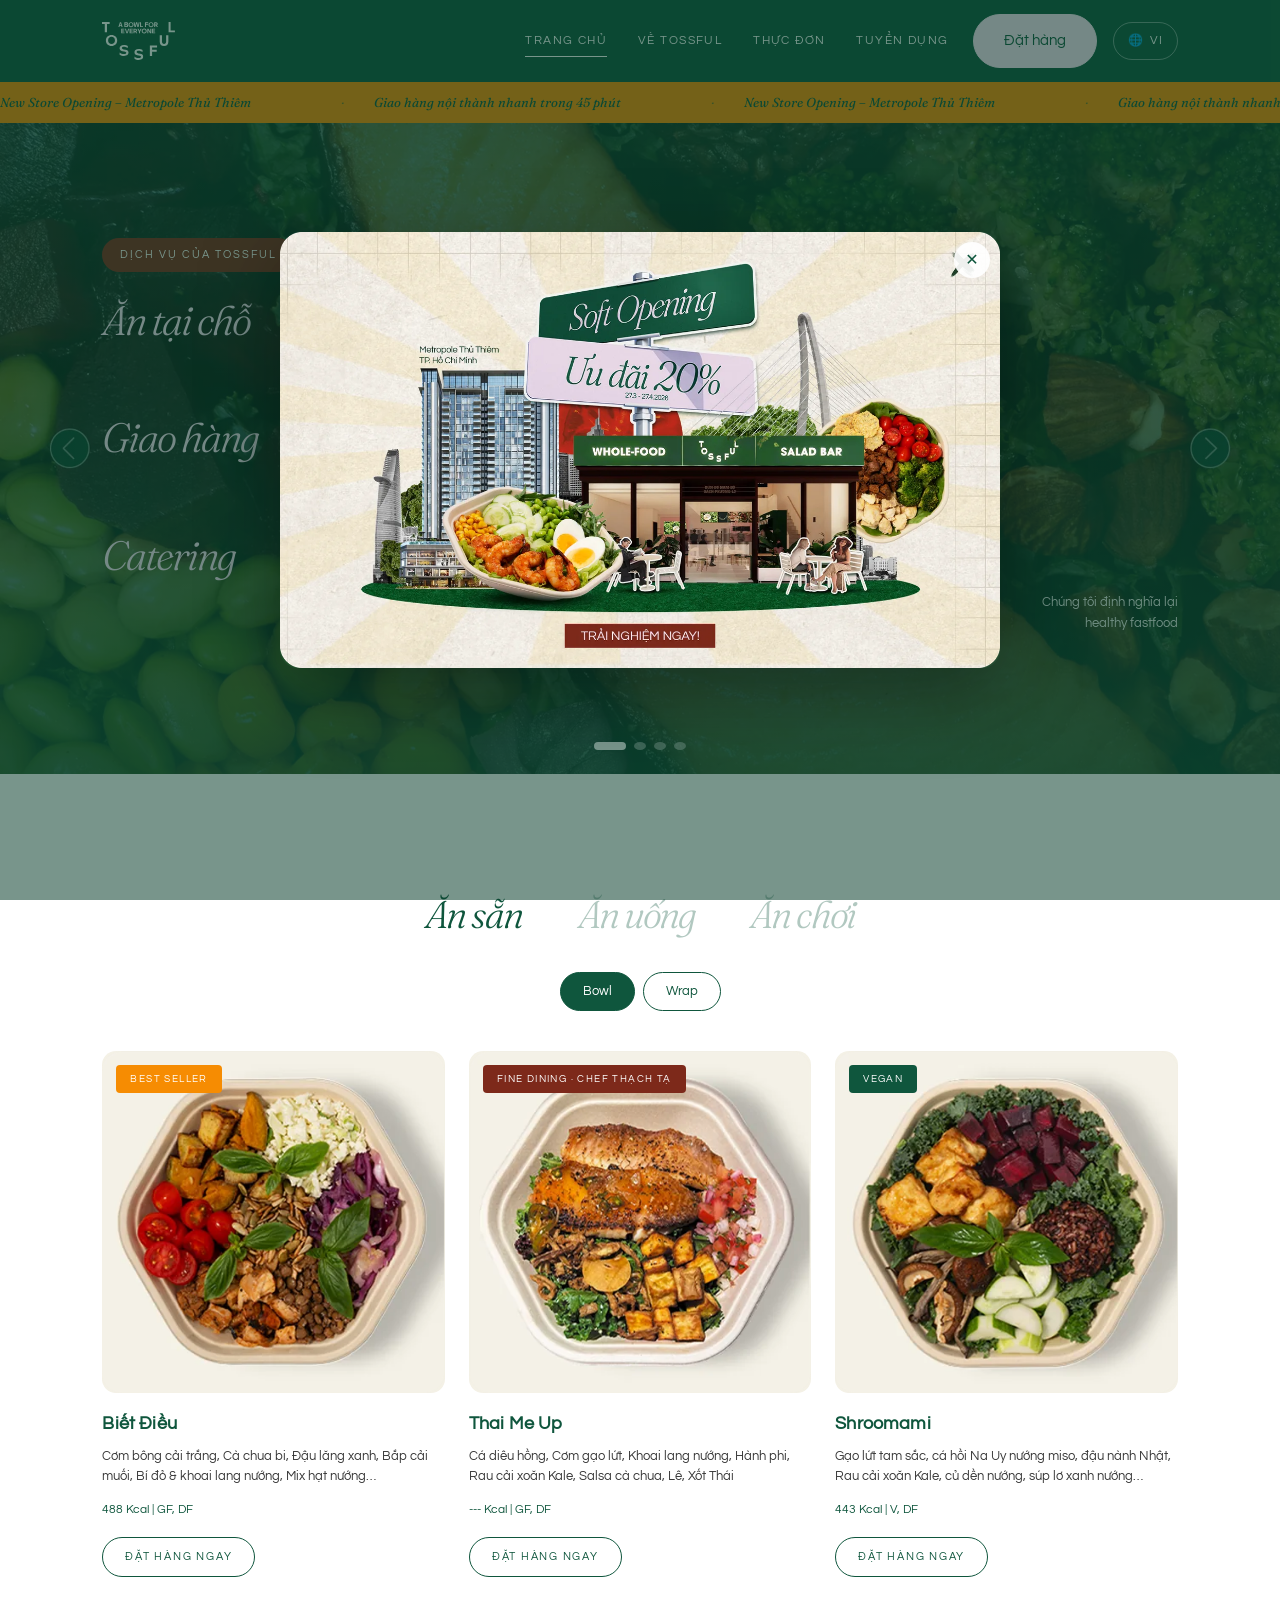
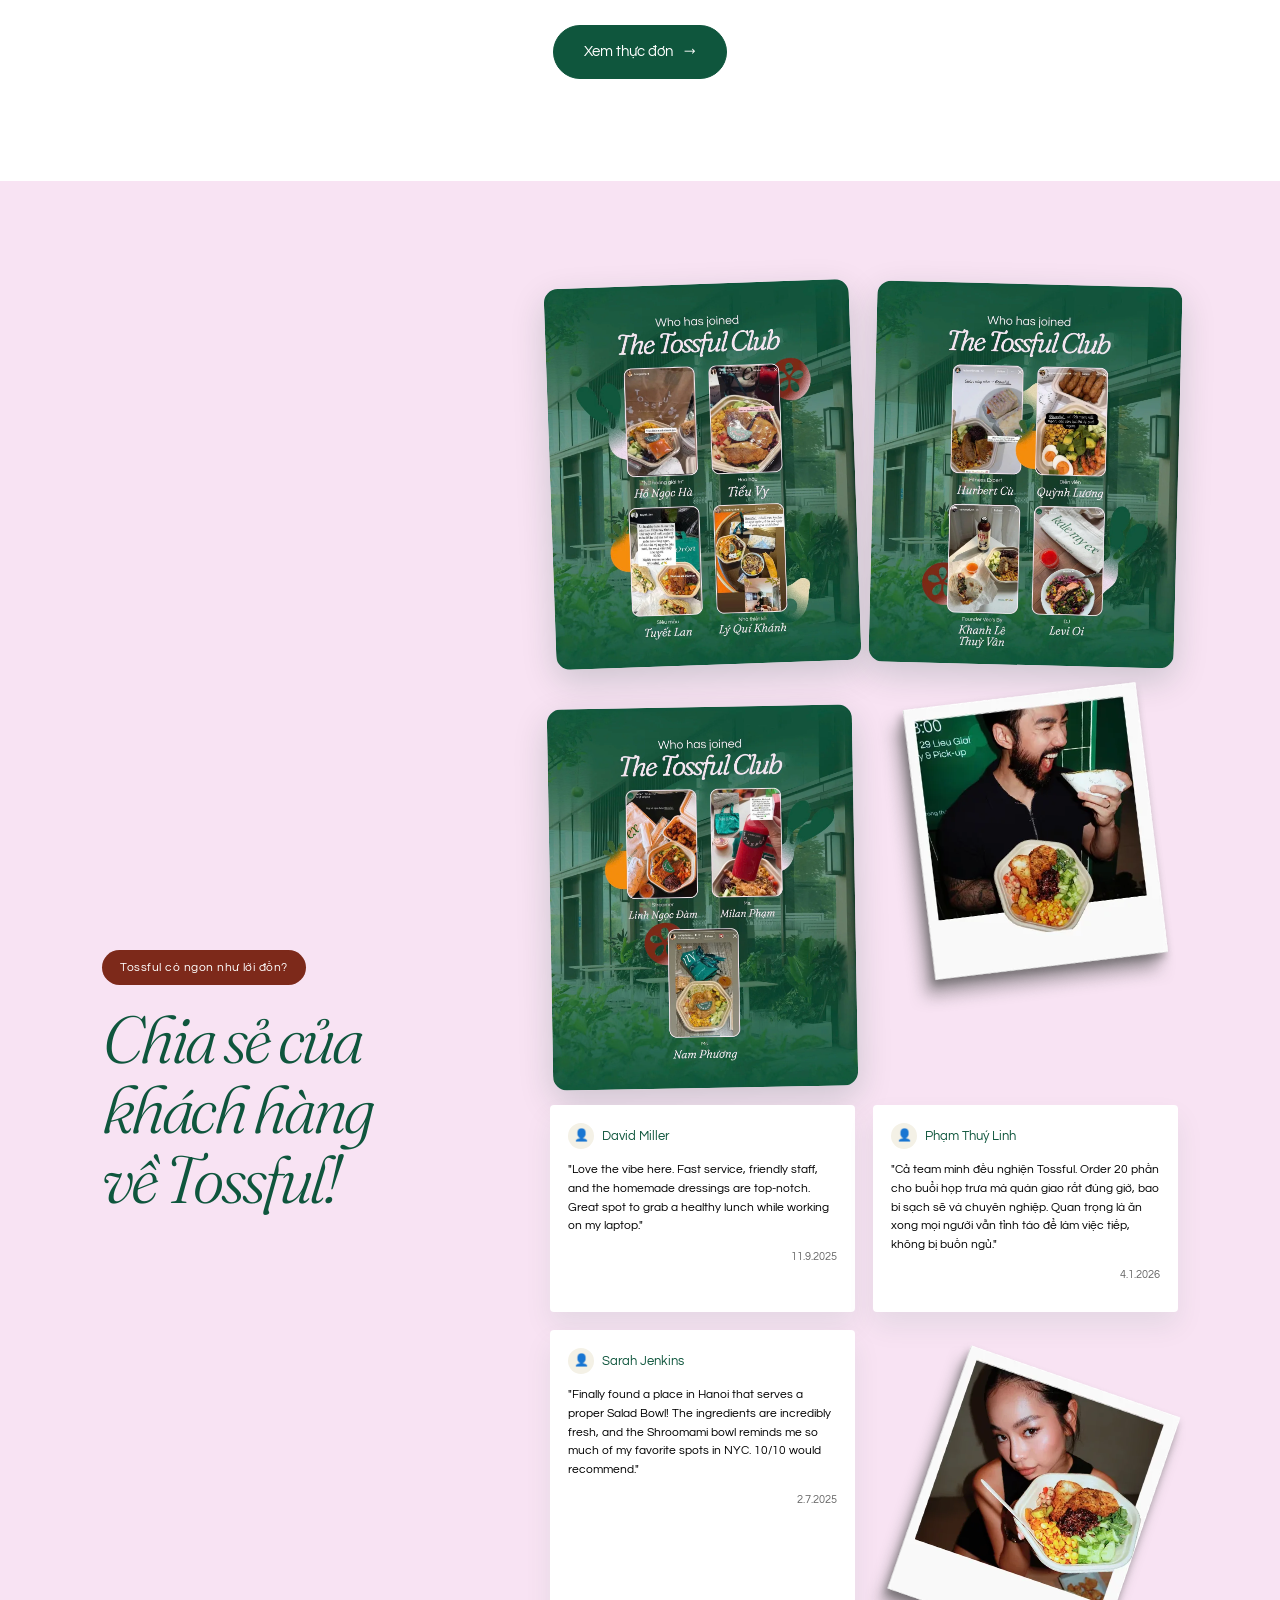
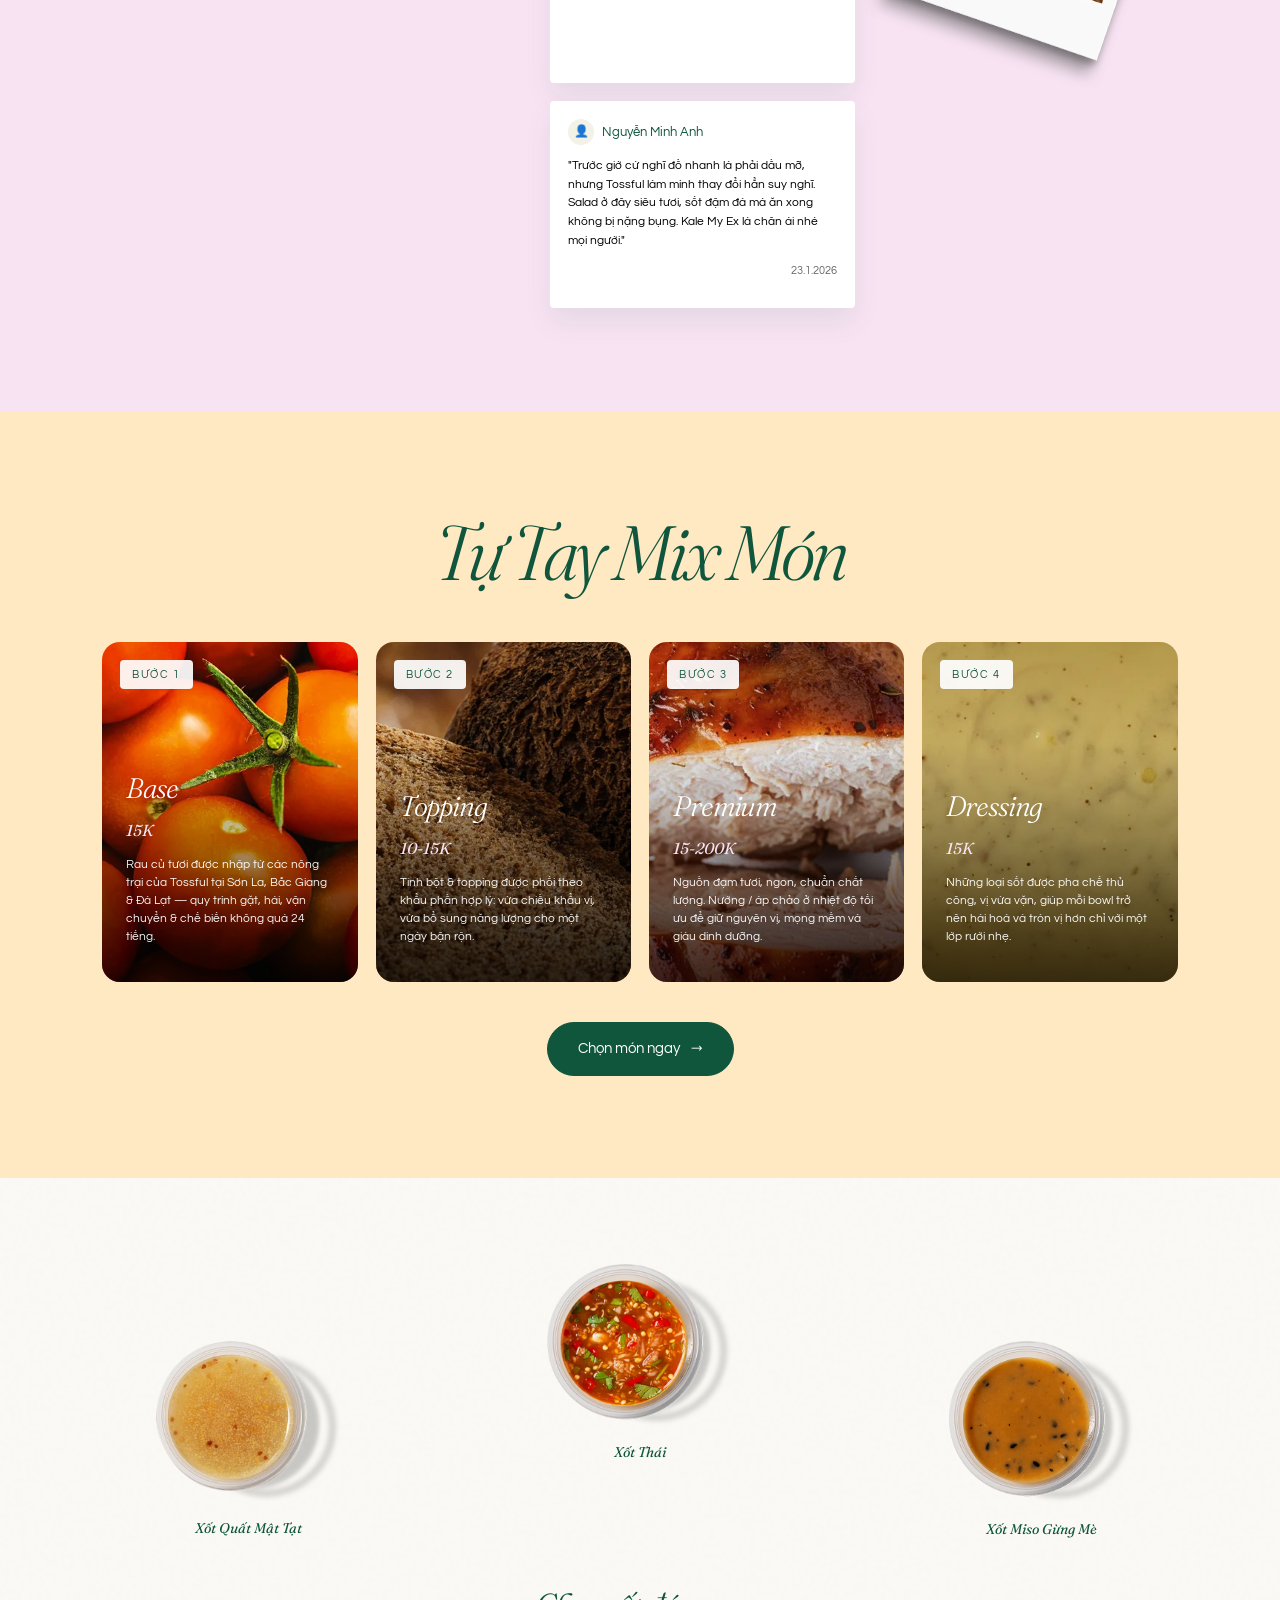
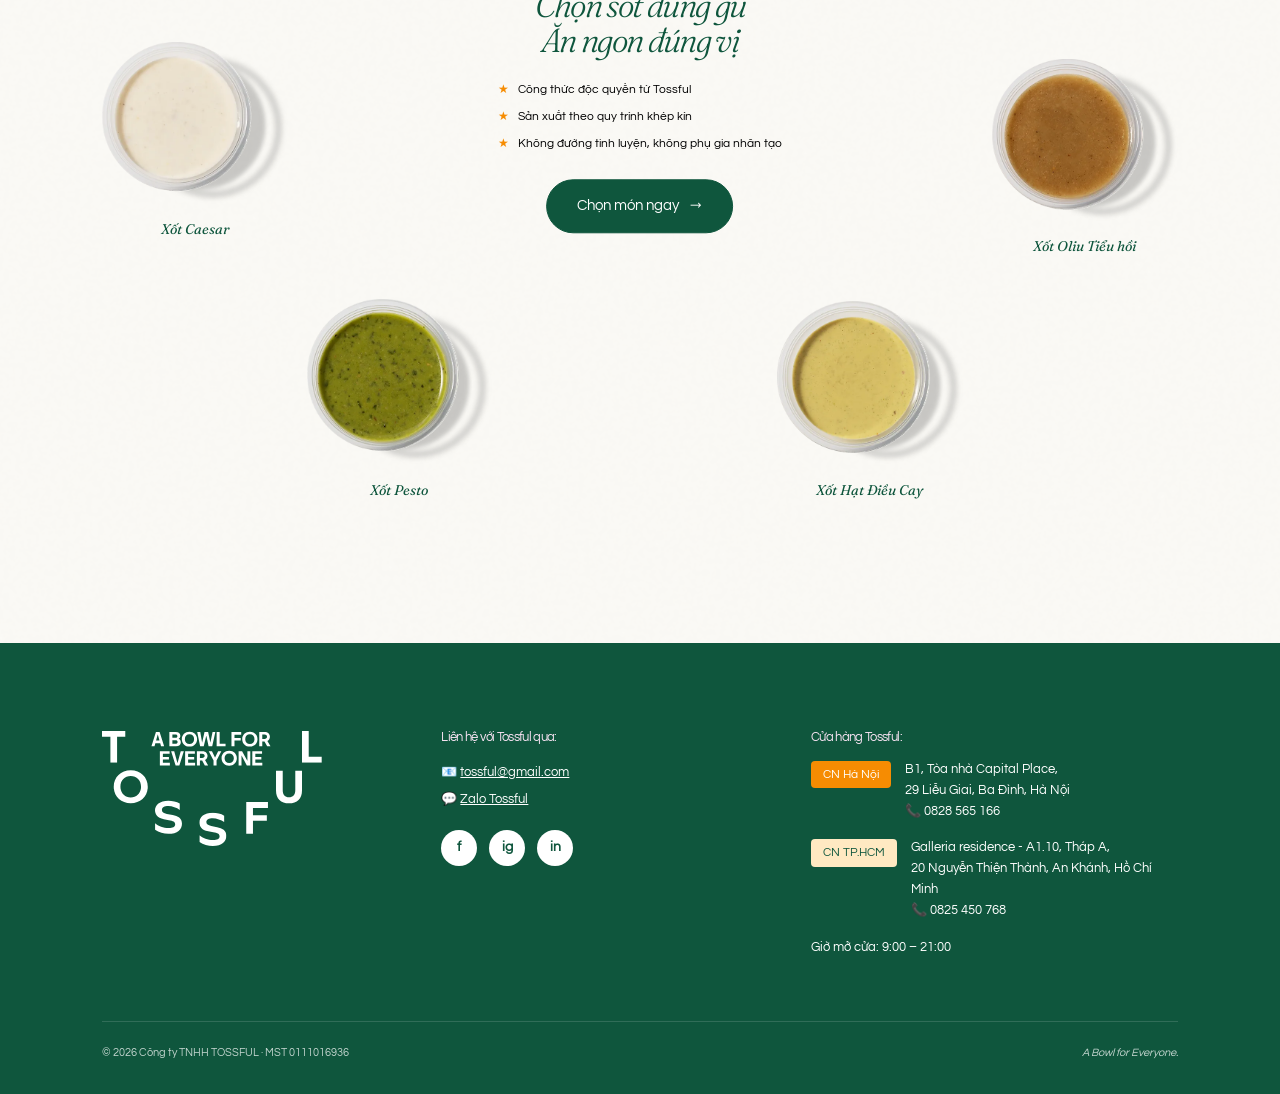
==== commit 908e5f07: "[TCD] TA r2: remove Chef menu (Saigon Pearl discontinued) + Thai Me Up fine-dining tag + HN Hà poste" ====
--- a/index.html
+++ b/index.html
@@ -160,7 +160,7 @@
 
                 <article class="bowl-card">
                   <div class="bowl-card__media">
-                    <span class="bowl-card__tag tag-chef">CHEF THẠCH TA · TA DINING</span>
+                    <span class="bowl-card__tag tag-chef">FINE DINING · CHEF THẠCH TẠ</span>
                     <img src="images/bowls/home-bowl-2.webp" alt="Thai Me Up Bowl" loading="lazy">
                   </div>
                   <h3 class="bowl-card__title">Thai Me Up</h3>
@@ -335,6 +335,18 @@
 
         <div class="polaroid-grid">
 
+          <article class="polaroid polaroid--photo polaroid--club">
+            <img src="images/marketing/tossful-club-1.webp" alt="The Tossful Club — Hồ Ngọc Hà, Tiểu Vy, Tuyết Lan, Lý Quí Khánh cùng Tossful" loading="lazy">
+          </article>
+
+          <article class="polaroid polaroid--photo polaroid--club">
+            <img src="images/marketing/tossful-club-2.webp" alt="The Tossful Club — Hurbert Cù, Quỳnh Lương, Khanh Lê, Thuỳ Vân, Levi Oi cùng Tossful" loading="lazy">
+          </article>
+
+          <article class="polaroid polaroid--photo polaroid--club">
+            <img src="images/marketing/tossful-club-3.webp" alt="The Tossful Club — Linh Ngọc Đàm, Milan Phạm, Nam Phương cùng Tossful" loading="lazy">
+          </article>
+
           <article class="polaroid polaroid--photo polaroid--photo-1">
             <img src="images/marketing/feedback-1.webp" alt="Khách Tossful thưởng thức bowl tại cửa hàng Liễu Giai" loading="lazy">
           </article>
@@ -389,18 +401,6 @@
               <span lang="en">"I used to think fast food meant greasy. Tossful changed my mind — super-fresh salads, rich dressings, and you don't feel heavy after. Kale My Ex is my forever bowl."</span>
             </p>
             <p class="polaroid__date">23.1.2026</p>
-          </article>
-
-          <article class="polaroid polaroid--photo polaroid--club">
-            <img src="images/marketing/tossful-club-1.webp" alt="The Tossful Club — Hồ Ngọc Hà, Tiểu Vy, Tuyết Lan, Lý Quí Khánh cùng Tossful" loading="lazy">
-          </article>
-
-          <article class="polaroid polaroid--photo polaroid--club">
-            <img src="images/marketing/tossful-club-2.webp" alt="The Tossful Club — Hurbert Cù, Quỳnh Lương, Khanh Lê, Thuỳ Vân, Levi Oi cùng Tossful" loading="lazy">
-          </article>
-
-          <article class="polaroid polaroid--photo polaroid--club">
-            <img src="images/marketing/tossful-club-3.webp" alt="The Tossful Club — Linh Ngọc Đàm, Milan Phạm, Nam Phương cùng Tossful" loading="lazy">
           </article>
 
         </div>
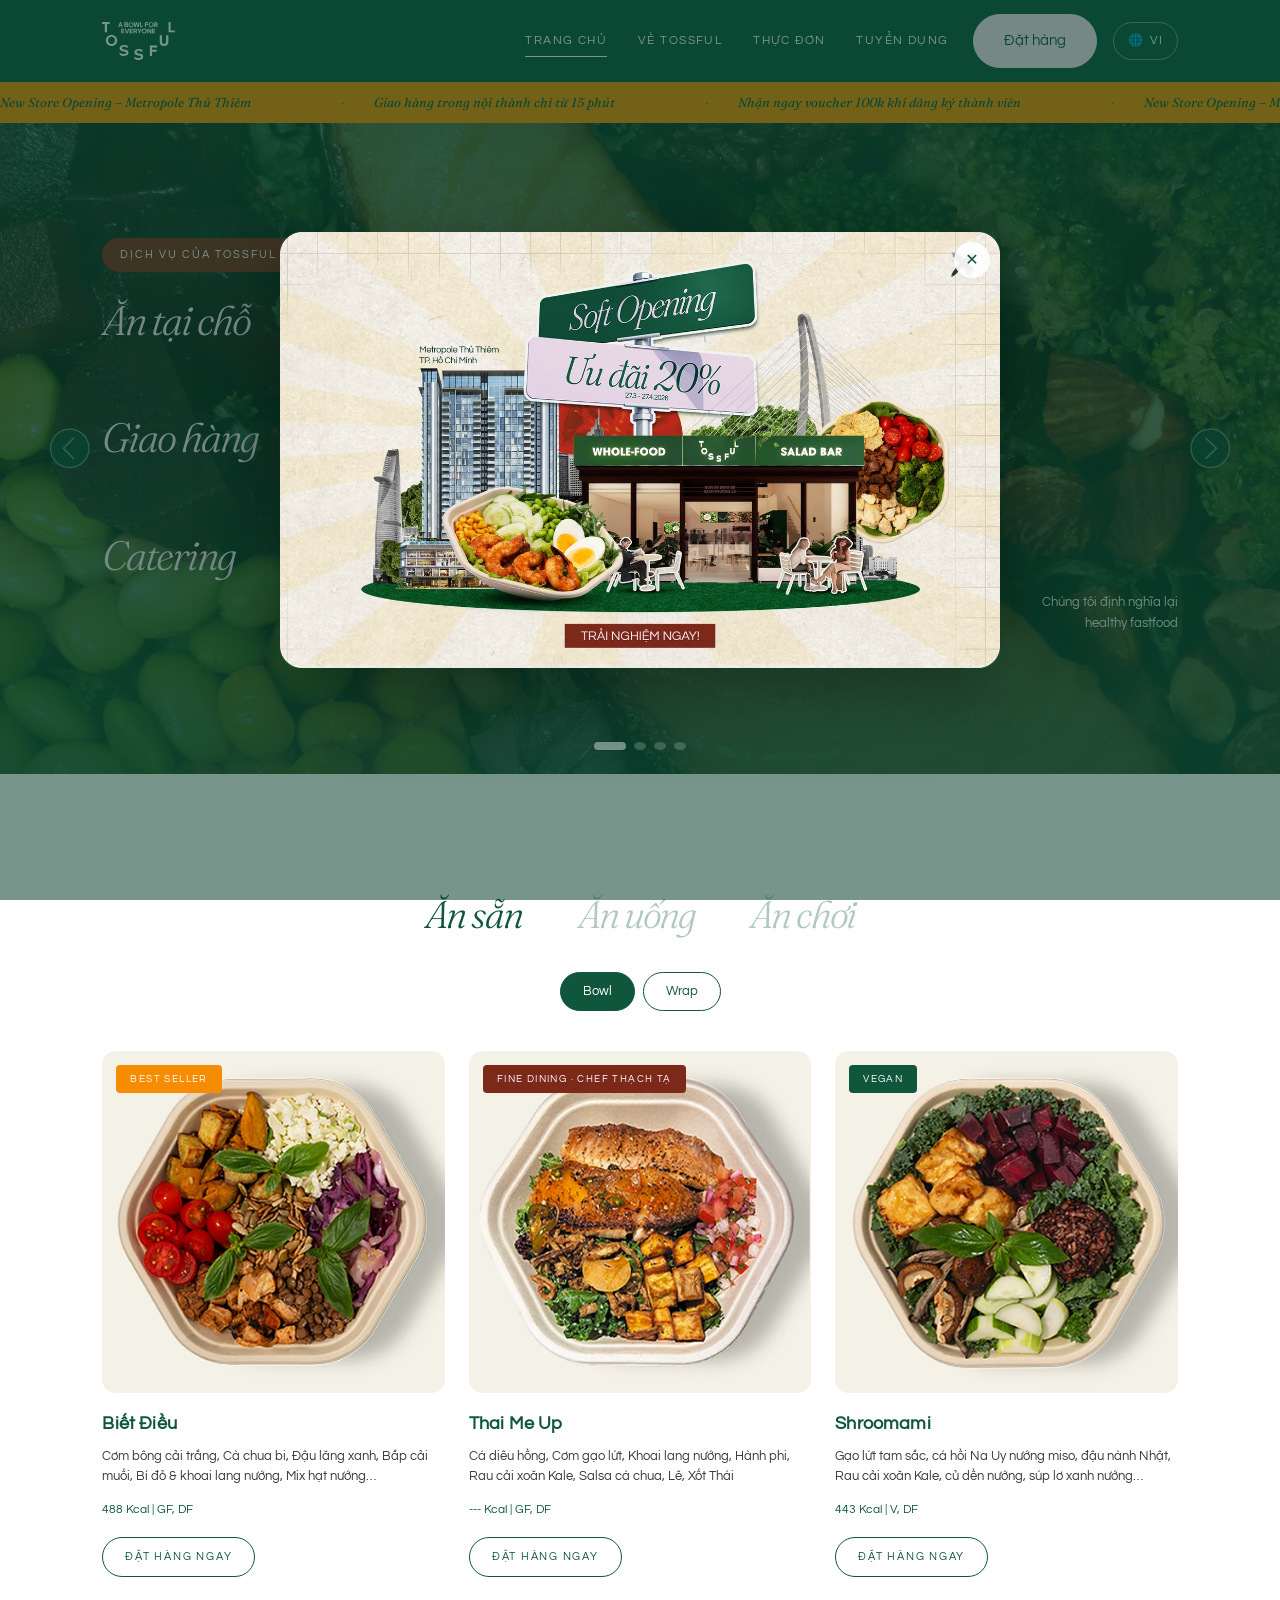
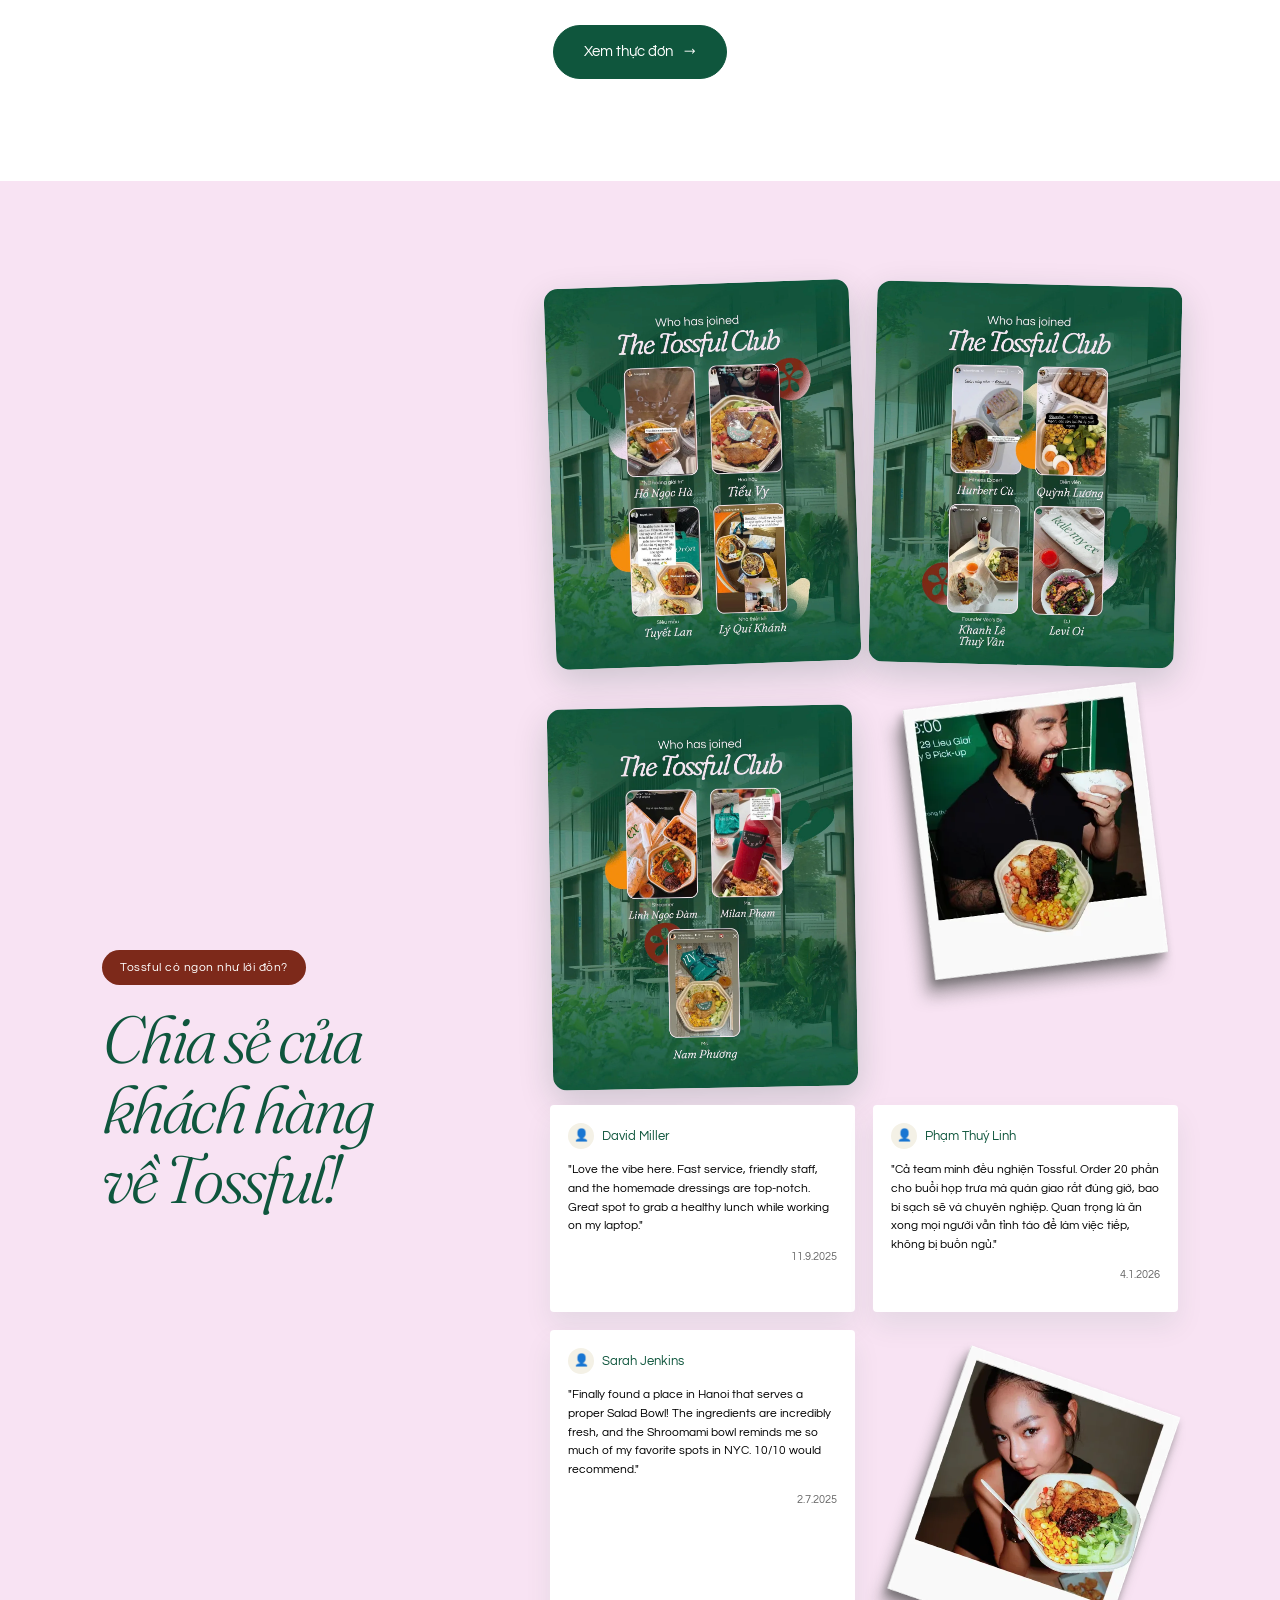
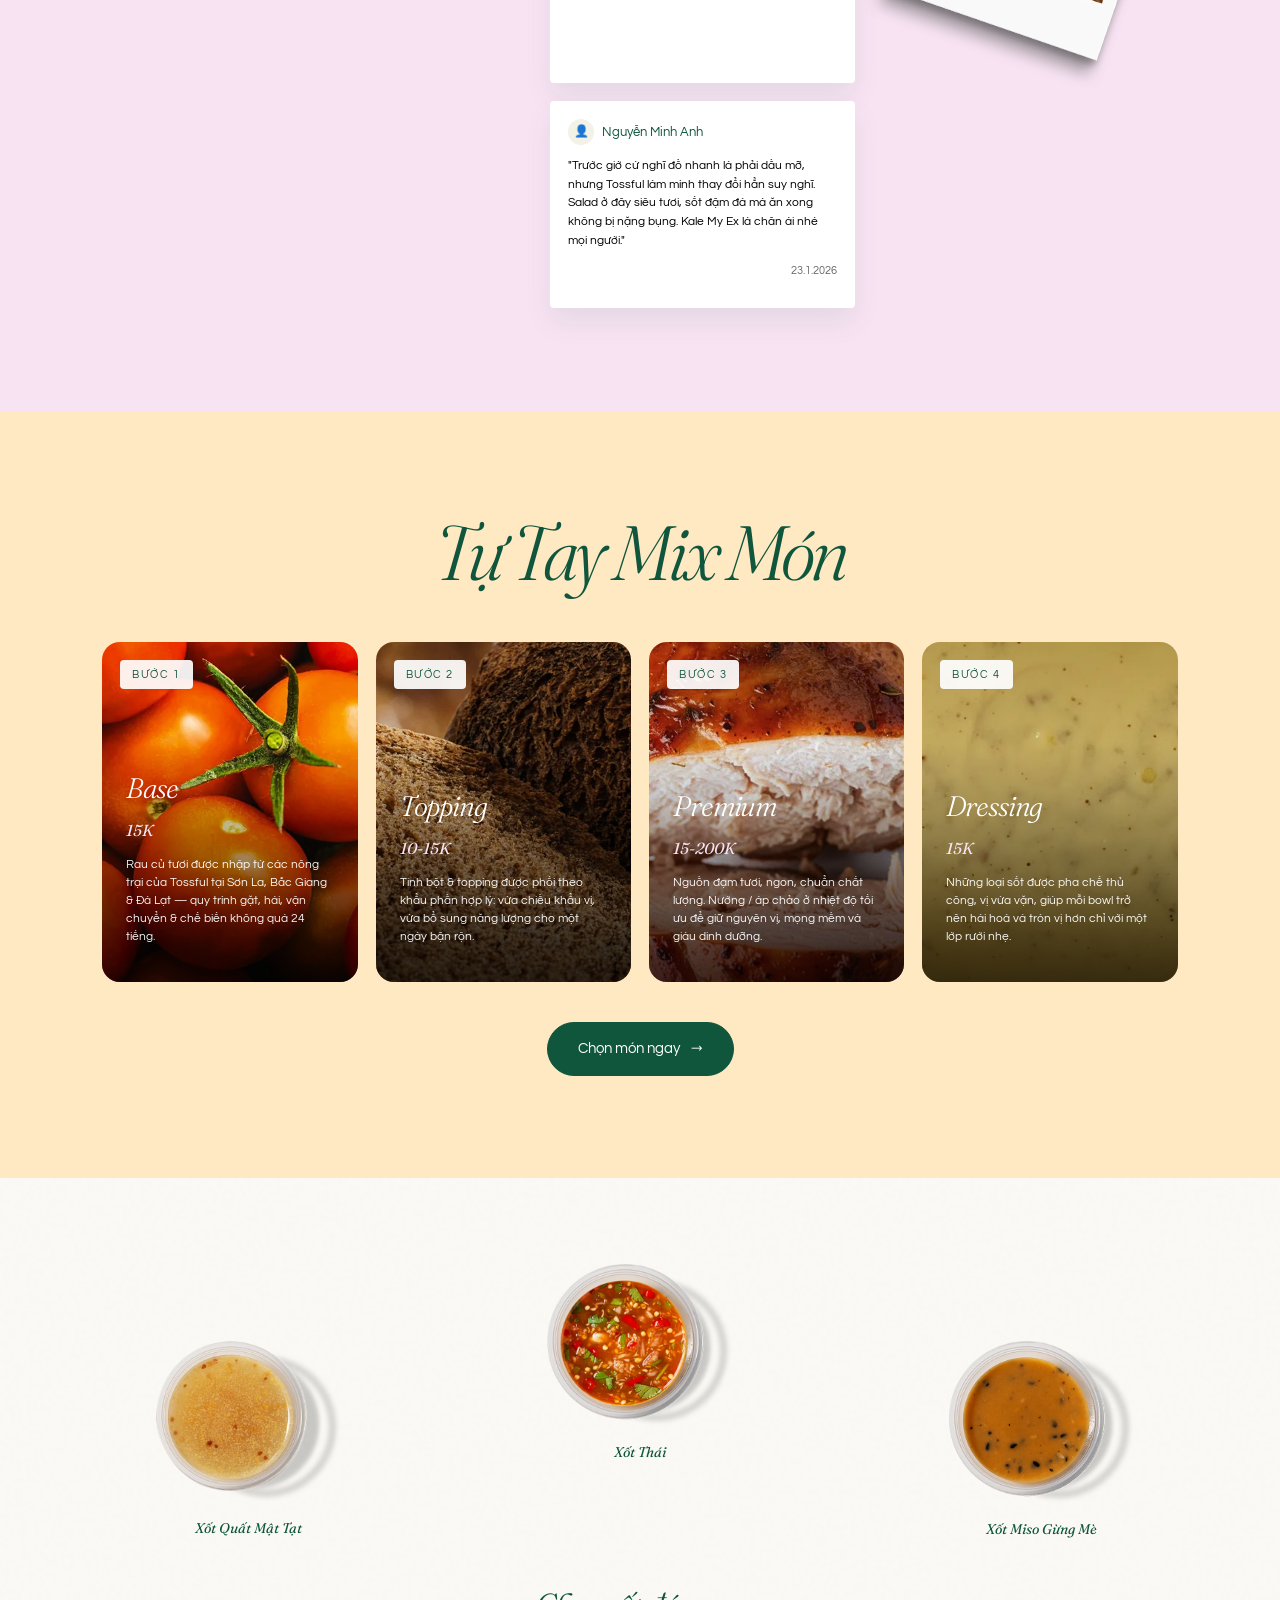
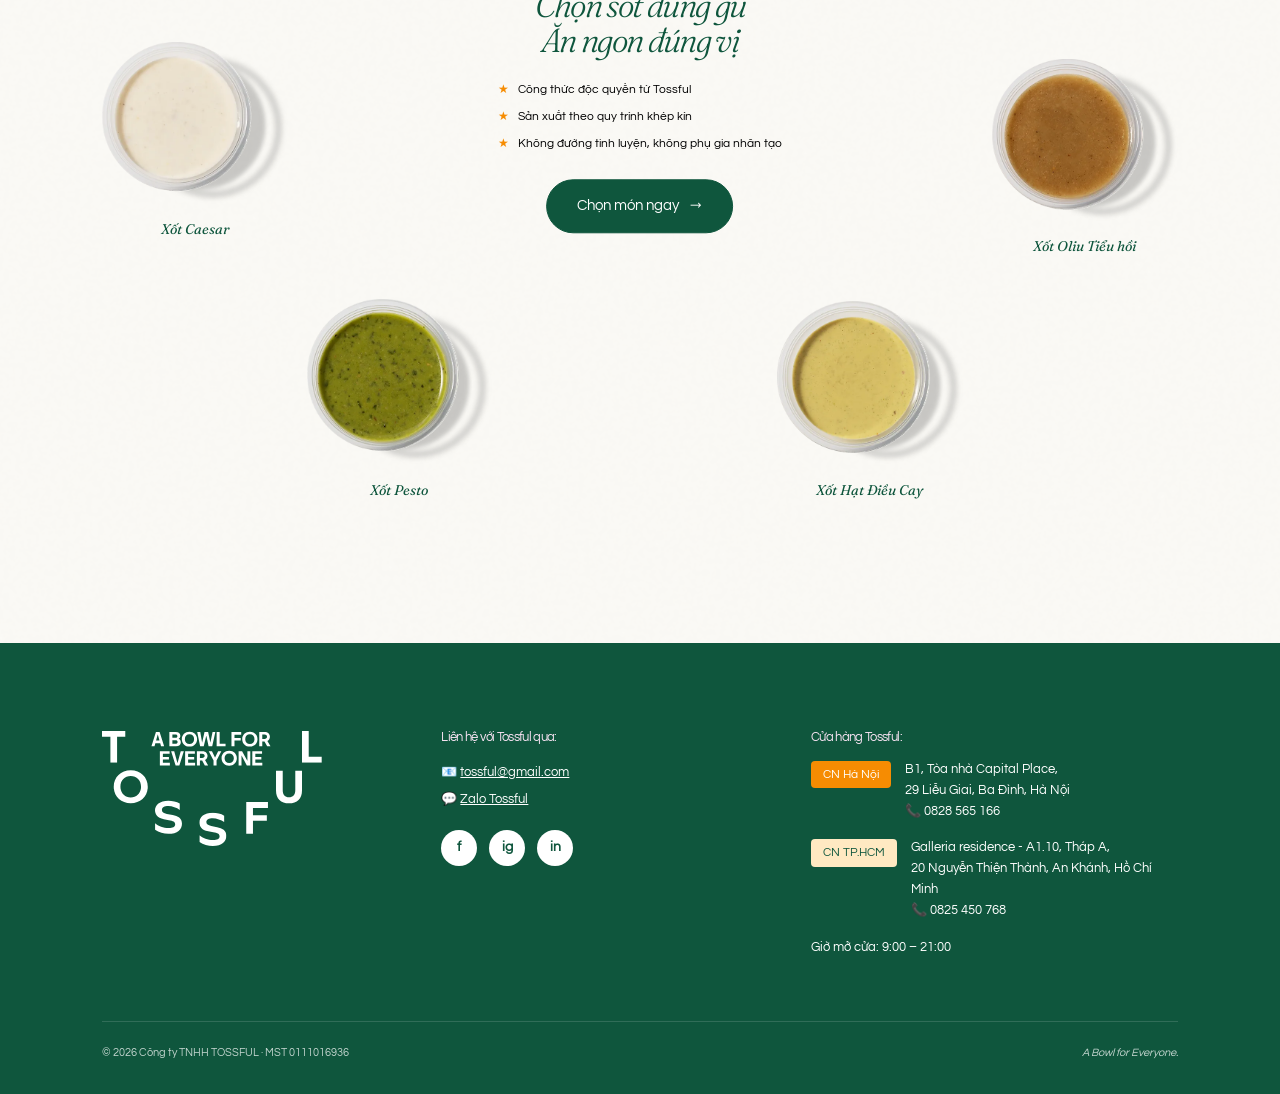
==== commit cb9510c6: "[TCD] TA r3: Fraunces Light, 24h, best-seller Misocool, Nuoc ep cham Oi+kcal, marquee 15p+voucher, M" ====
--- a/index.html
+++ b/index.html
@@ -9,7 +9,7 @@
 
   <link rel="preconnect" href="https://fonts.googleapis.com">
   <link rel="preconnect" href="https://fonts.gstatic.com" crossorigin>
-  <link href="https://fonts.googleapis.com/css2?family=Fraunces:ital,opsz,wght@1,9..144,300;1,9..144,400&family=Questrial&display=swap" rel="stylesheet">
+  <link href="https://fonts.googleapis.com/css2?family=Fraunces:ital,opsz,wght@0,9..144,300;1,9..144,300&family=Questrial&display=swap" rel="stylesheet">
   <link rel="stylesheet" href="style.css">
 </head>
 <body>
@@ -48,8 +48,8 @@
 
   <!-- Announcement marquee -->
   <div class="announce" aria-hidden="false">
-    <div class="announce__track">      <span><span lang="vi">New Store Opening – Metropole Thủ Thiêm</span><span lang="en">New Store Opening – Metropole Thủ Thiêm</span></span>      <span><span lang="vi">Giao hàng nội thành nhanh trong 45 phút</span><span lang="en">Inner-city delivery in 45 minutes</span></span>
-      <!-- duplicated for seamless loop -->      <span><span lang="vi">New Store Opening – Metropole Thủ Thiêm</span><span lang="en">New Store Opening – Metropole Thủ Thiêm</span></span>      <span><span lang="vi">Giao hàng nội thành nhanh trong 45 phút</span><span lang="en">Inner-city delivery in 45 minutes</span></span>
+    <div class="announce__track">      <span><span lang="vi">New Store Opening – Metropole Thủ Thiêm</span><span lang="en">New Store Opening – Metropole Thủ Thiêm</span></span>      <span><span lang="vi">Giao hàng trong nội thành chỉ từ 15 phút</span><span lang="en">Inner-city delivery from just 15 minutes</span></span>      <span><span lang="vi">Nhận ngay voucher 100k khi đăng ký thành viên</span><span lang="en">Snag a 100k voucher the moment you join</span></span>
+      <!-- duplicated for seamless loop -->      <span><span lang="vi">New Store Opening – Metropole Thủ Thiêm</span><span lang="en">New Store Opening – Metropole Thủ Thiêm</span></span>      <span><span lang="vi">Giao hàng trong nội thành chỉ từ 15 phút</span><span lang="en">Inner-city delivery from just 15 minutes</span></span>      <span><span lang="vi">Nhận ngay voucher 100k khi đăng ký thành viên</span><span lang="en">Snag a 100k voucher the moment you join</span></span>
     </div>
   </div>
 
@@ -73,7 +73,7 @@
               <span class="hero__service-title"><span lang="vi">Ăn tại chỗ</span><span lang="en">Dine in</span></span>
               <p class="hero__service-text">
                 <span lang="vi">Nạp năng lượng tức thì với trải nghiệm healthy fast food ngay tại cửa hàng Tossful.</span>
-                <span lang="en">Recharge with a healthy fast-food experience right at the Tossful counter.</span>
+                <span lang="en">Fuel up on healthy fast food, fresh off the counter at Tossful.</span>
                 <a href="about.html">
                   <span lang="vi">→ Ghé cửa hàng ngay</span>
                   <span lang="en">→ Visit a store</span>
@@ -85,7 +85,7 @@
               <span class="hero__service-title"><span lang="vi">Giao hàng</span><span lang="en">Delivery</span></span>
               <p class="hero__service-text">
                 <span lang="vi">Combo ngon — nhanh — khỏe, sẵn sàng xuất phát để đồng hành cùng ngày bận rộn của bạn.</span>
-                <span lang="en">Good — fast — healthy combos, packed and ready to keep your busy day moving.</span>
+                <span lang="en">Fast, fresh, feel-good combos — boxed up and ready to power your busy day.</span>
                 <a href="https://beacons.ai/tossful" target="_blank" rel="noopener">
                   <span lang="vi">→ Đặt món ngay</span>
                   <span lang="en">→ Order now</span>
@@ -97,7 +97,7 @@
               <span class="hero__service-title"><span lang="vi">Catering</span><span lang="en">Catering</span></span>
               <p class="hero__service-text">
                 <span lang="vi">Giải pháp catering chuyên nghiệp, cân bằng và đầy dinh dưỡng dành cho doanh nghiệp.</span>
-                <span lang="en">Pro catering — balanced, nutritious meals built for offices and team events.</span>
+                <span lang="en">Catering done right — balanced, nourishing meals for offices and team events.</span>
                 <a href="https://zalo.me/2823151407077361665" target="_blank" rel="noopener">
                   <span lang="vi">→ Tư vấn ngay</span>
                   <span lang="en">→ Talk to us</span>
@@ -290,7 +290,7 @@
                 <h3 class="bowl-card__title">Oven-Baked Chicken Popcorn</h3>
                 <p class="bowl-card__desc">
                   <span lang="vi">Gà viên chiên không dầu (Giảm 95% dầu mỡ so với gà rán thông thường).</span>
-                  <span lang="en">Oven-baked chicken popcorn — 95% less oil than regular fried chicken.</span>
+                  <span lang="en">Popcorn chicken, oven-crisped not deep-fried — 95% less oil, all the crunch.</span>
                 </p>
                 <a class="bowl-card__cta" href="https://beacons.ai/tossful" target="_blank" rel="noopener">
                   <span lang="vi">Đặt hàng ngay</span><span lang="en">Order now</span>
@@ -302,7 +302,7 @@
                 <h3 class="bowl-card__title">Guacamole + Cassava Chips</h3>
                 <p class="bowl-card__desc">
                   <span lang="vi">Bơ nghiền với lime, ngò, ớt — chấm bánh khoai mì giòn rụm.</span>
-                  <span lang="en">Mashed avocado with lime, cilantro, chili — paired with crispy cassava chips.</span>
+                  <span lang="en">Avocado mashed with lime, cilantro & chili — crispy cassava chips to scoop.</span>
                 </p>
                 <a class="bowl-card__cta" href="https://beacons.ai/tossful" target="_blank" rel="noopener">
                   <span lang="vi">Đặt hàng ngay</span><span lang="en">Order now</span>
@@ -423,7 +423,7 @@
               <p class="byo-step__price">15K</p>
               <p class="byo-step__desc">
                 <span lang="vi">Rau củ tươi được nhập từ các nông trại của Tossful tại Sơn La, Bắc Giang & Đà Lạt — quy trình gặt, hái, vận chuyển & chế biến không quá 24 tiếng.</span>
-                <span lang="en">Fresh greens from our partner farms in Sơn La, Bắc Giang & Đà Lạt — harvested, transported, and prepped within 24 hours.</span>
+                <span lang="en">Fresh greens straight from our farms in Sơn La, Bắc Giang & Đà Lạt — picked, packed & prepped in under 24 hours.</span>
               </p>
             </div>
           </article>
@@ -435,7 +435,7 @@
               <p class="byo-step__price">10-15K</p>
               <p class="byo-step__desc">
                 <span lang="vi">Tinh bột & topping được phối theo khẩu phần hợp lý: vừa chiều khẩu vị, vừa bổ sung năng lượng cho một ngày bận rộn.</span>
-                <span lang="en">Carbs & toppings portioned to satisfy your taste and fuel a busy day.</span>
+                <span lang="en">Carbs & toppings portioned just right — enough to satisfy and fuel a busy day.</span>
               </p>
             </div>
           </article>
@@ -447,7 +447,7 @@
               <p class="byo-step__price">15-200K</p>
               <p class="byo-step__desc">
                 <span lang="vi">Nguồn đạm tươi, ngon, chuẩn chất lượng. Nướng / áp chảo ở nhiệt độ tối ưu để giữ nguyên vị, mọng mềm và giàu dinh dưỡng.</span>
-                <span lang="en">Fresh, high-quality proteins. Grilled or pan-seared at the right temp to keep them juicy and nutritious.</span>
+                <span lang="en">Fresh, top-quality proteins — grilled or pan-seared just right to stay juicy and nourishing.</span>
               </p>
             </div>
           </article>
@@ -486,7 +486,7 @@
             </h2>
             <ul class="sauce-mandala__points">
               <li><span lang="vi">Công thức độc quyền từ Tossful</span><span lang="en">Tossful house recipes</span></li>
-              <li><span lang="vi">Sản xuất theo quy trình khép kín</span><span lang="en">Made in a closed in-house kitchen</span></li>
+              <li><span lang="vi">Sản xuất theo quy trình khép kín</span><span lang="en">Made fresh in our own kitchen</span></li>
               <li><span lang="vi">Không đường tinh luyện, không phụ gia nhân tạo</span><span lang="en">No refined sugar, no artificial additives</span></li>
             </ul>
             <a class="btn btn-primary" href="https://beacons.ai/tossful" target="_blank" rel="noopener">
--- a/style.css
+++ b/style.css
@@ -1295,3 +1295,13 @@
 .news-hold__eyebrow { display: inline-block; font-size: clamp(11px, 0.8vw, 15px); letter-spacing: 0.22em; color: var(--toss-squash); margin-bottom: 18px; }
 .news-hold__title { font-family: var(--font-head); font-style: italic; font-weight: 300; letter-spacing: -0.03em; color: var(--toss-kale); font-size: clamp(32px, 4vw, 64px); line-height: 1.1; margin: 0 0 16px; }
 .news-hold__sub { font-size: clamp(14px, 1vw, 19px); opacity: 0.8; max-width: 46ch; margin: 0 auto 32px; }
+
+/* ----- Timeline Google Maps links (About, 2026-07-20) ----- */
+.timeline-item__map {
+  display: inline-block; margin-top: 14px;
+  font-family: var(--font-body); font-size: 13px; font-weight: 500;
+  letter-spacing: 0.02em; color: var(--toss-beetroot); text-decoration: none;
+  border-bottom: 1px solid currentColor; padding-bottom: 2px;
+}
+.timeline-item__map:hover { opacity: 0.72; }
+.timeline-item__media a { display: block; border-radius: inherit; overflow: hidden; }
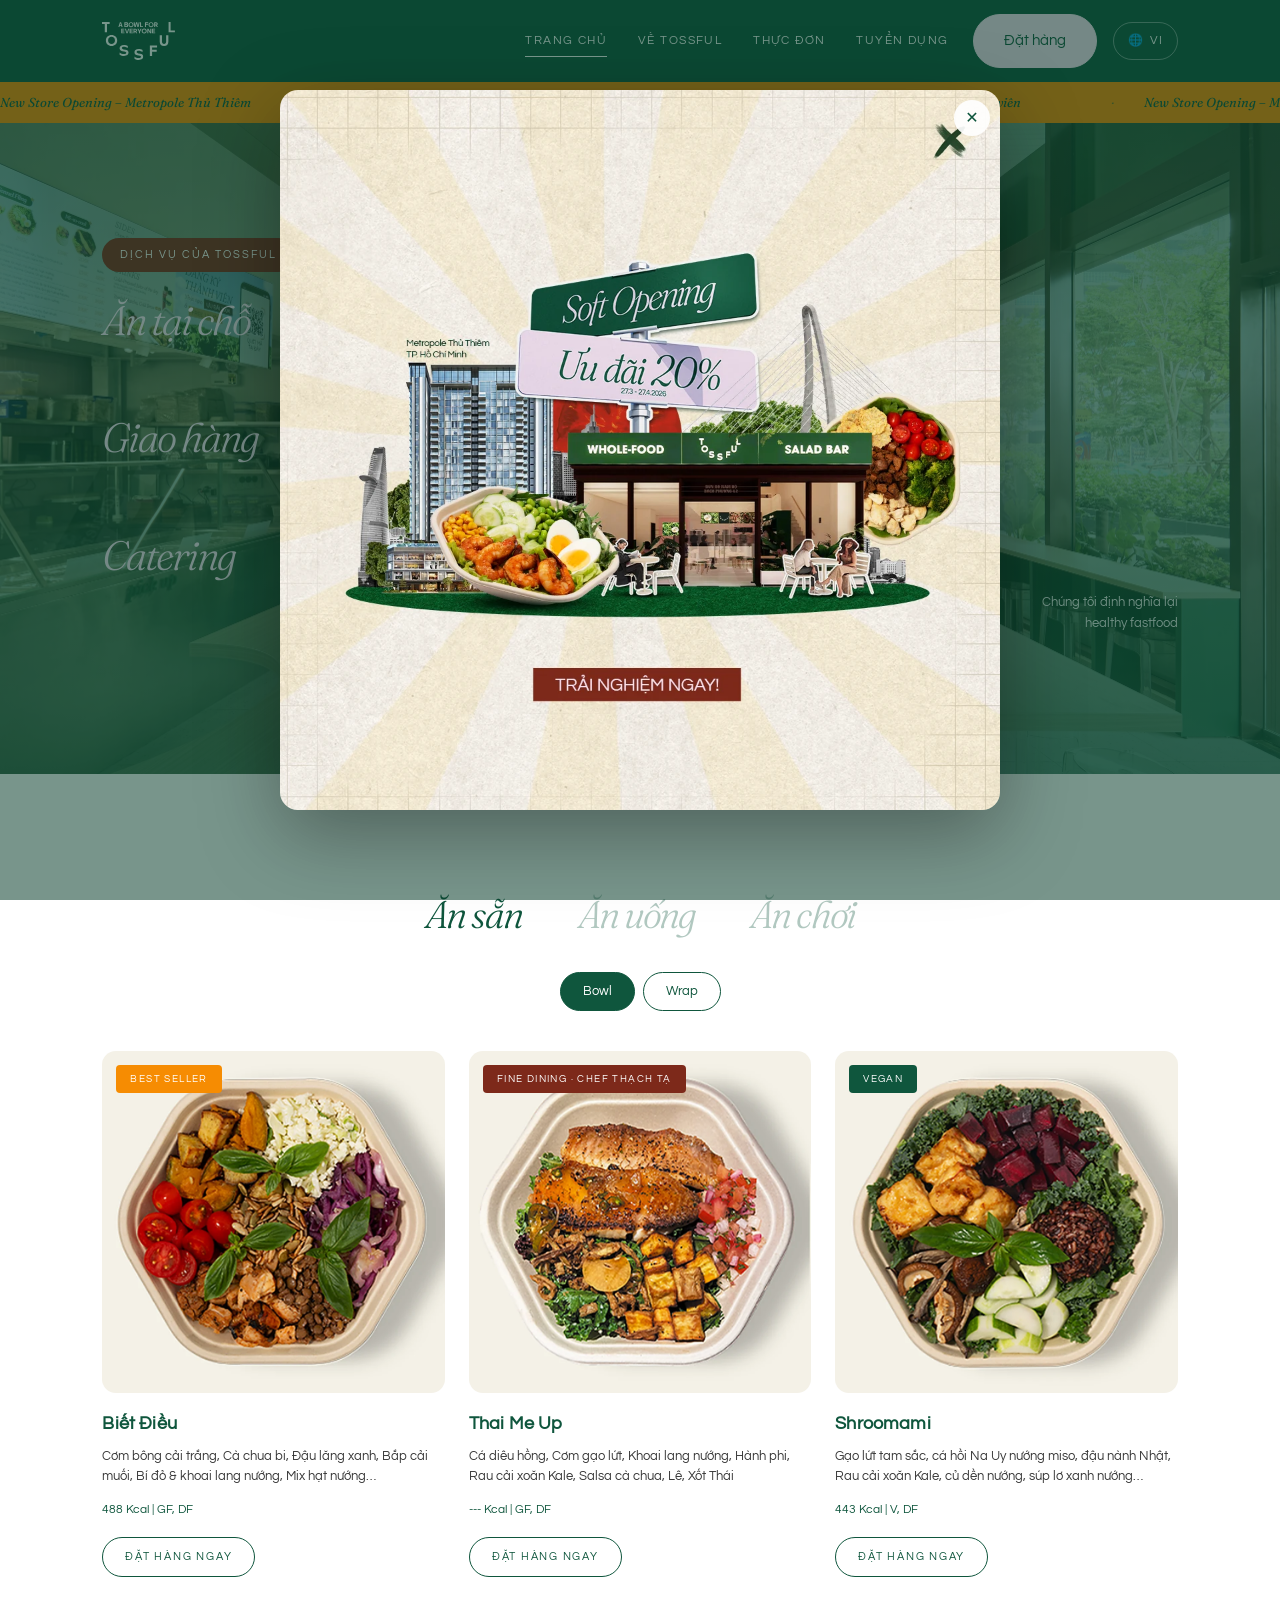
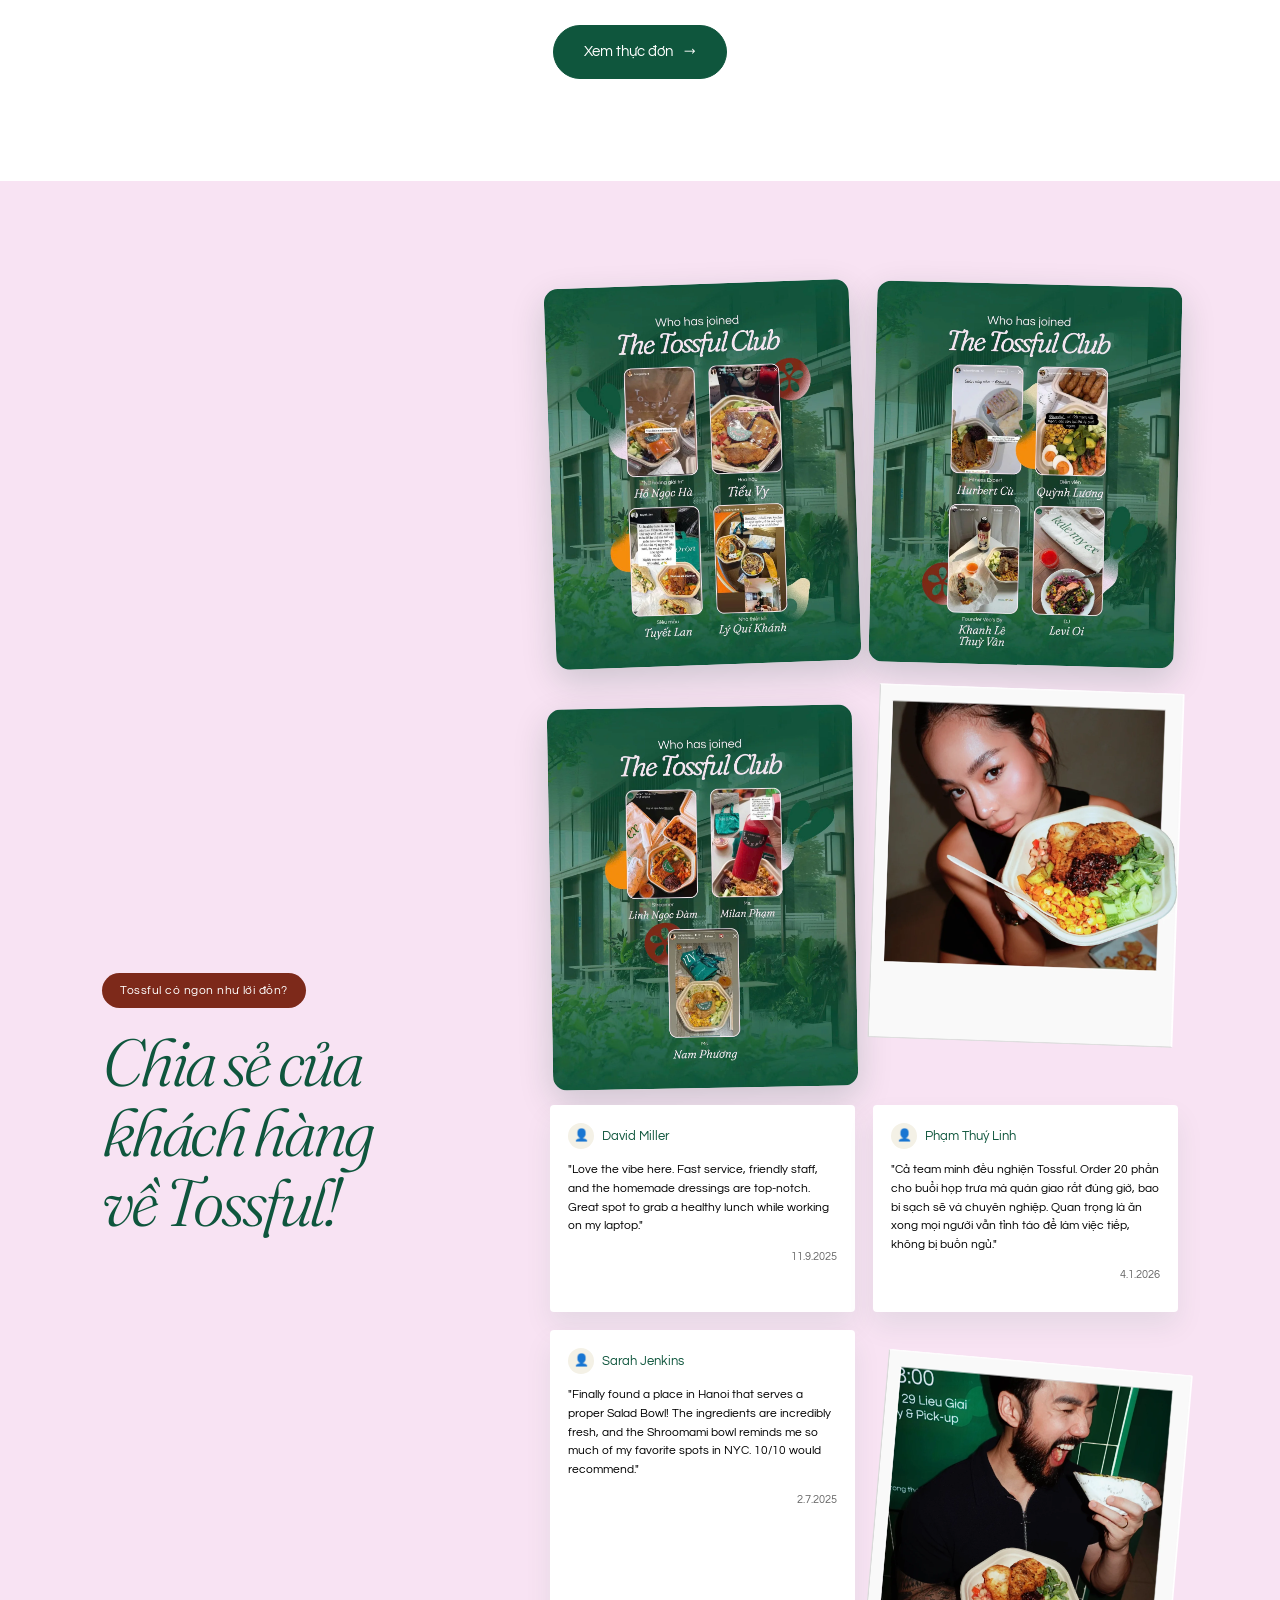
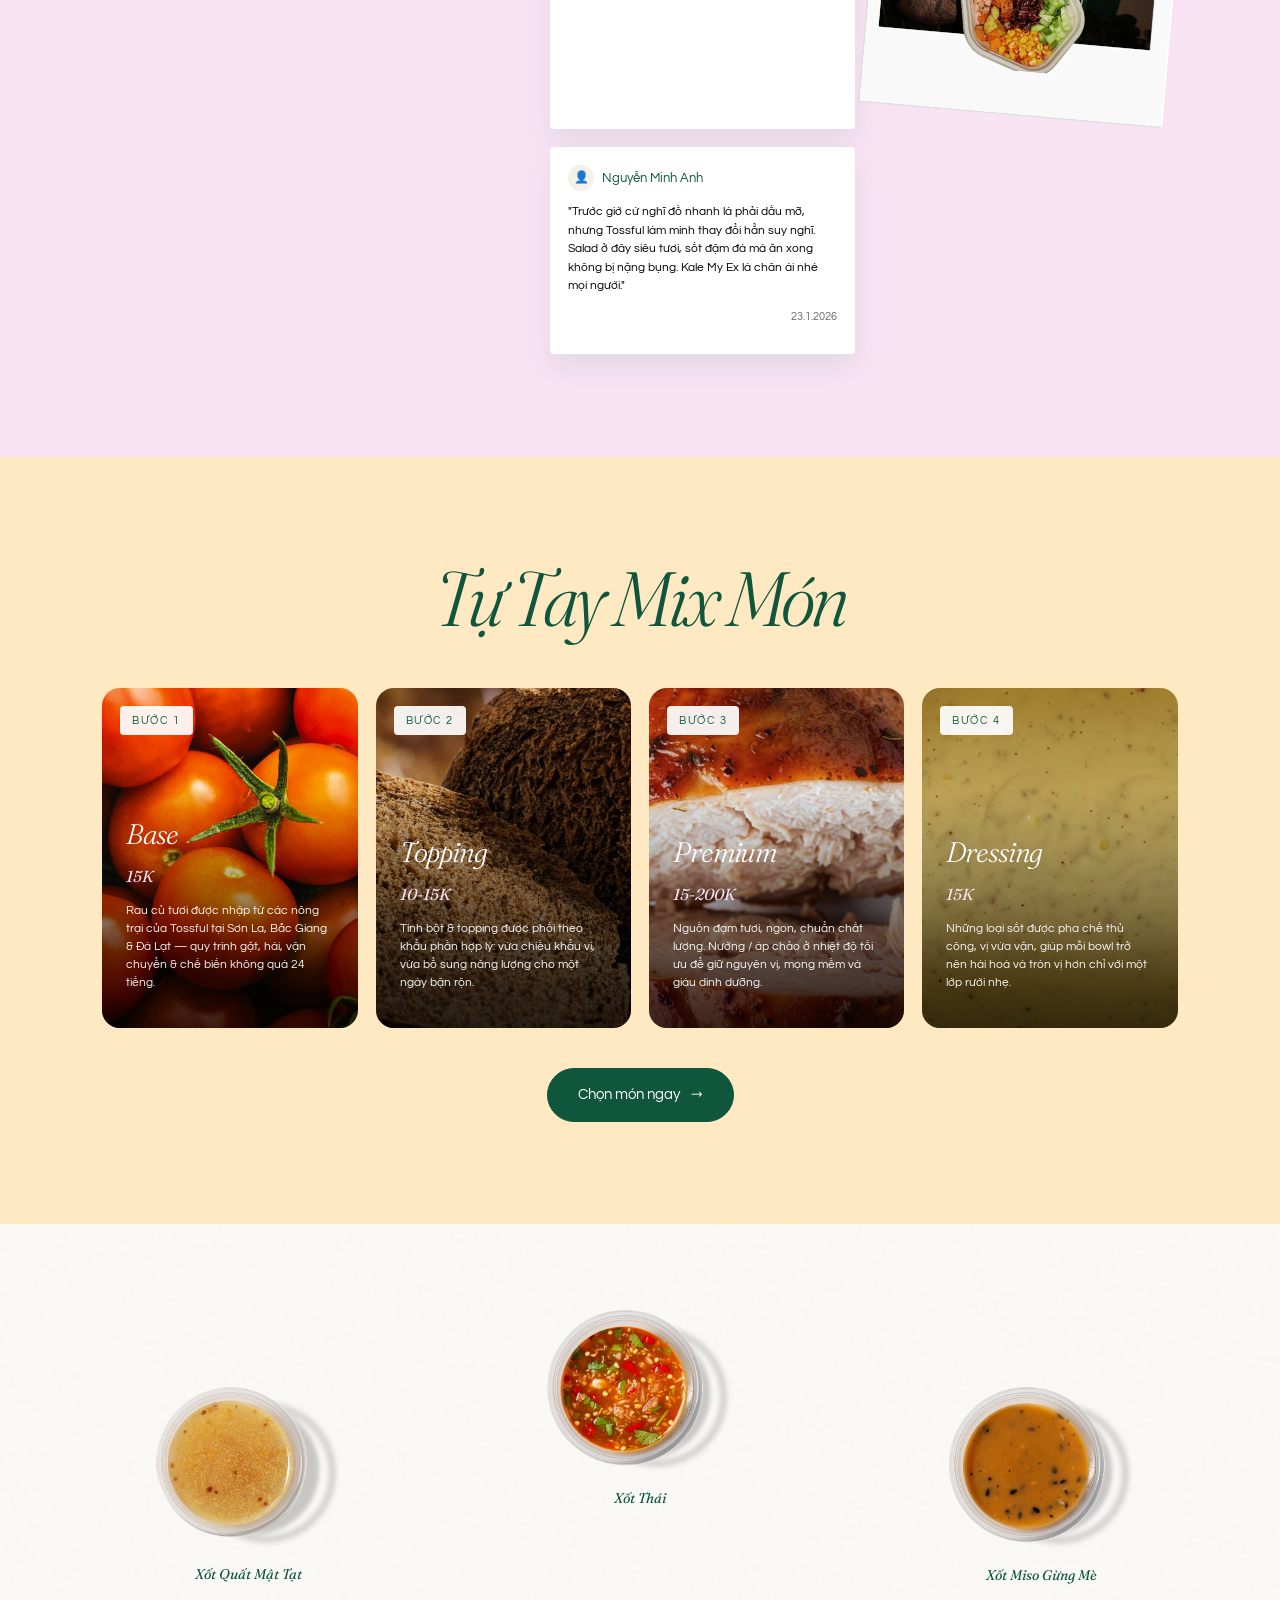
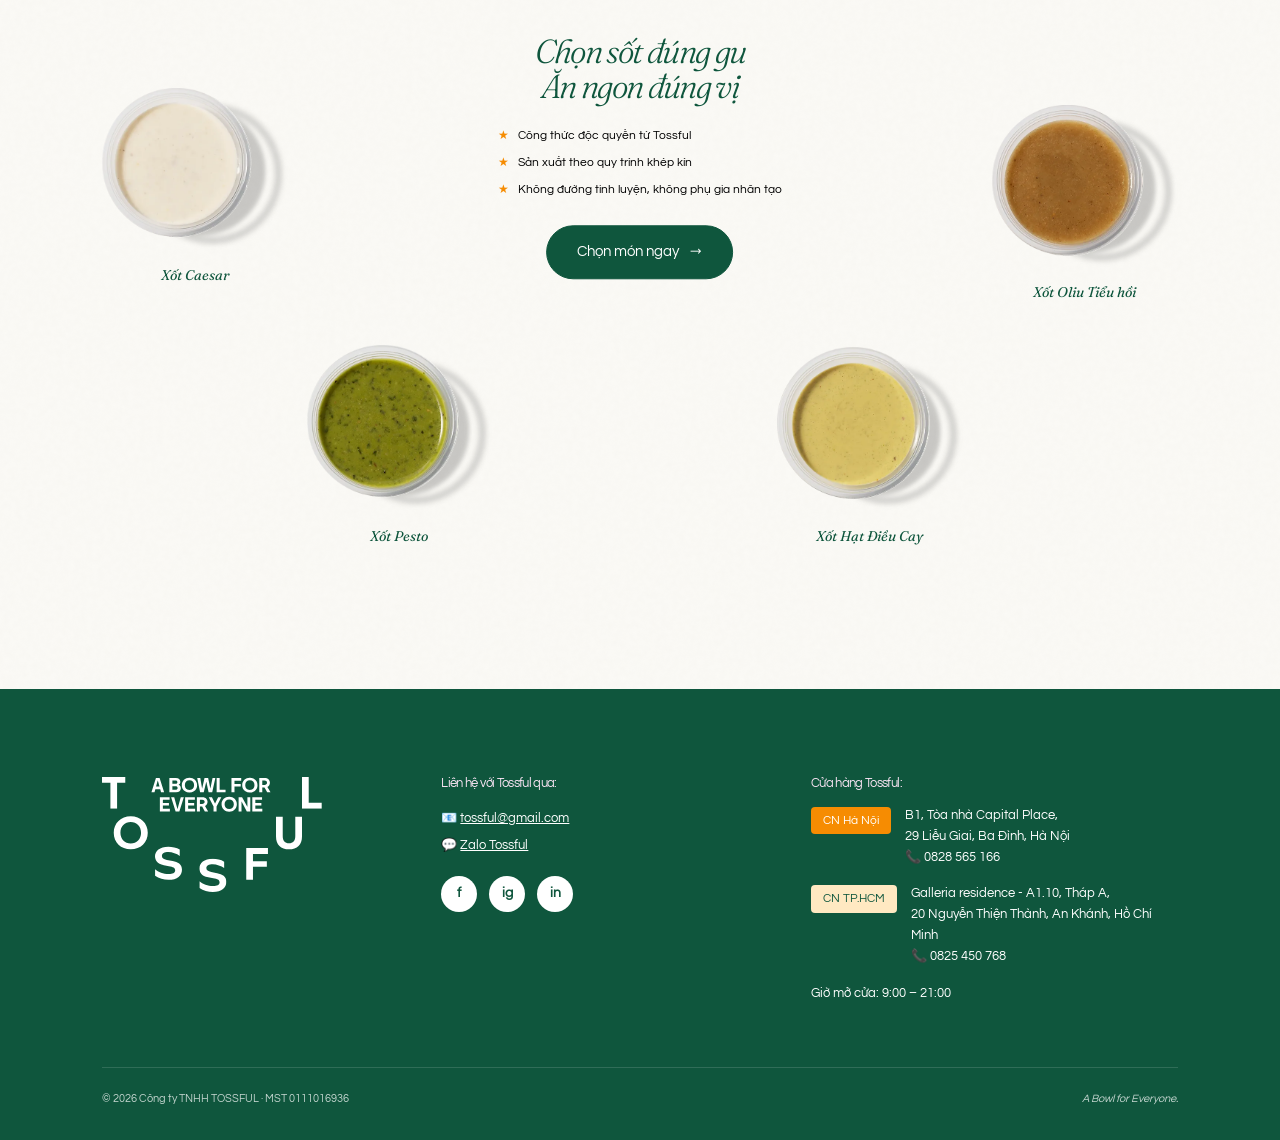
==== commit c12dd61b: "[Marketing] Hero: add salmon hero-a5 as 5th carousel slide" ====
--- a/index.html
+++ b/index.html
@@ -62,6 +62,7 @@
         <img src="images/hero/hero-a2.webp" alt="" data-slide="1">
         <img src="images/hero/hero-a3.webp" alt="" data-slide="2">
         <img src="images/hero/hero-a4.webp" alt="" data-slide="3">
+        <img src="images/hero/hero-a5.webp" alt="" data-slide="4">
       </div>
 
       <div class="hero__inner">
@@ -119,6 +120,7 @@
         <button class="hero__dot"           data-carousel-dot="1" aria-label="Slide 2"></button>
         <button class="hero__dot"           data-carousel-dot="2" aria-label="Slide 3"></button>
         <button class="hero__dot"           data-carousel-dot="3" aria-label="Slide 4"></button>
+        <button class="hero__dot"           data-carousel-dot="4" aria-label="Slide 5"></button>
       </div>
     </section>
 
@@ -554,12 +556,12 @@
           <h4><span lang="vi">Cửa hàng Tossful:</span><span lang="en">Tossful stores:</span></h4>
           <div class="footer-stores">
             <div class="footer-store">
-              <span class="footer-store__pill">CN Hà Nội</span>
-              <div>B1, Tòa nhà Capital Place,<br>29 Liễu Giai, Ba Đình, Hà Nội<br>📞 <a href="tel:+84828565166">0828 565 166</a></div>
+              <span class="footer-store__pill"><span lang="vi">CN Hà Nội</span><span lang="en">Hanoi</span></span>
+              <div><span lang="vi">B1, Tòa nhà Capital Place,<br>29 Liễu Giai, Ba Đình, Hà Nội</span><span lang="en">B1, Capital Place Building,<br>29 Lieu Giai St., Ba Dinh, Hanoi</span><br>📞 <a href="tel:+84828565166">0828 565 166</a></div>
             </div>
             <div class="footer-store">
-              <span class="footer-store__pill footer-store__pill--hcm">CN TP.HCM</span>
-              <div>Galleria residence - A1.10, Tháp A,<br>20 Nguyễn Thiện Thành, An Khánh, Hồ Chí Minh<br>📞 <a href="tel:+84825450768">0825 450 768</a></div>
+              <span class="footer-store__pill footer-store__pill--hcm"><span lang="vi">CN TP.HCM</span><span lang="en">HCMC</span></span>
+              <div><span lang="vi">Galleria residence - A1.10, Tháp A,<br>20 Nguyễn Thiện Thành, An Khánh, Hồ Chí Minh</span><span lang="en">Galleria Residence - A1.10, Tower A,<br>20 Nguyen Thien Thanh, An Khanh, Ho Chi Minh City</span><br>📞 <a href="tel:+84825450768">0825 450 768</a></div>
             </div>
             <div class="footer-hours">
               <span lang="vi"><strong>Giờ mở cửa:</strong> 9:00 – 21:00</span>
@@ -570,7 +572,7 @@
 
       </div>
       <div class="footer-bottom">
-        <span>© 2026 Công ty TNHH TOSSFUL · MST 0111016936</span>
+        <span><span lang="vi">© 2026 Công ty TNHH TOSSFUL · MST 0111016936</span><span lang="en">© 2026 TOSSFUL Co., Ltd · Tax ID 0111016936</span></span>
         <span><em>A Bowl for Everyone.</em></span>
       </div>
     </div>
--- a/style.css
+++ b/style.css
@@ -27,7 +27,11 @@
 *, *::before, *::after { box-sizing: border-box; }
 html, body { margin: 0; padding: 0; }
 body {
-  background: var(--bg); color: var(--ink);
+  background-color: var(--bg); color: var(--ink);
+  background-image: url("images/textures/paper-texture.webp");
+  background-repeat: repeat;
+  background-size: 600px 600px;
+  background-blend-mode: multiply;
   font-family: var(--font-body); font-size: 17px; line-height: 1.6;
   -webkit-font-smoothing: antialiased;
 }
@@ -309,10 +313,14 @@
 
 /* SAUCE MANDALA */
 .sauces {
-  background: var(--toss-cabbage); position: relative;
+  background-color: var(--toss-cabbage); position: relative;
   background-image:
+    url("images/textures/paper-texture.webp"),
     radial-gradient(circle at 25% 35%, rgba(0,0,0,0.025) 0, transparent 40%),
     radial-gradient(circle at 70% 65%, rgba(0,0,0,0.025) 0, transparent 40%);
+  background-repeat: repeat, no-repeat, no-repeat;
+  background-size: 600px 600px, auto, auto;
+  background-blend-mode: multiply, normal, normal;
 }
 .sauce-mandala { position: relative; max-width: 980px; margin: 0 auto; aspect-ratio: 1.4/1; }
 .sauce-mandala__center {
@@ -854,7 +862,7 @@
 /* Job list rows */
 .jobs-list { max-width: 980px; margin: 0 auto; }
 .job-row {
-  display: grid; grid-template-columns: 2fr 1fr 1fr auto;
+  display: grid; grid-template-columns: 2fr 1fr auto;
   gap: 20px; align-items: center;
   padding: 22px 0; border-bottom: 1px solid rgba(15,86,61,0.12);
 }
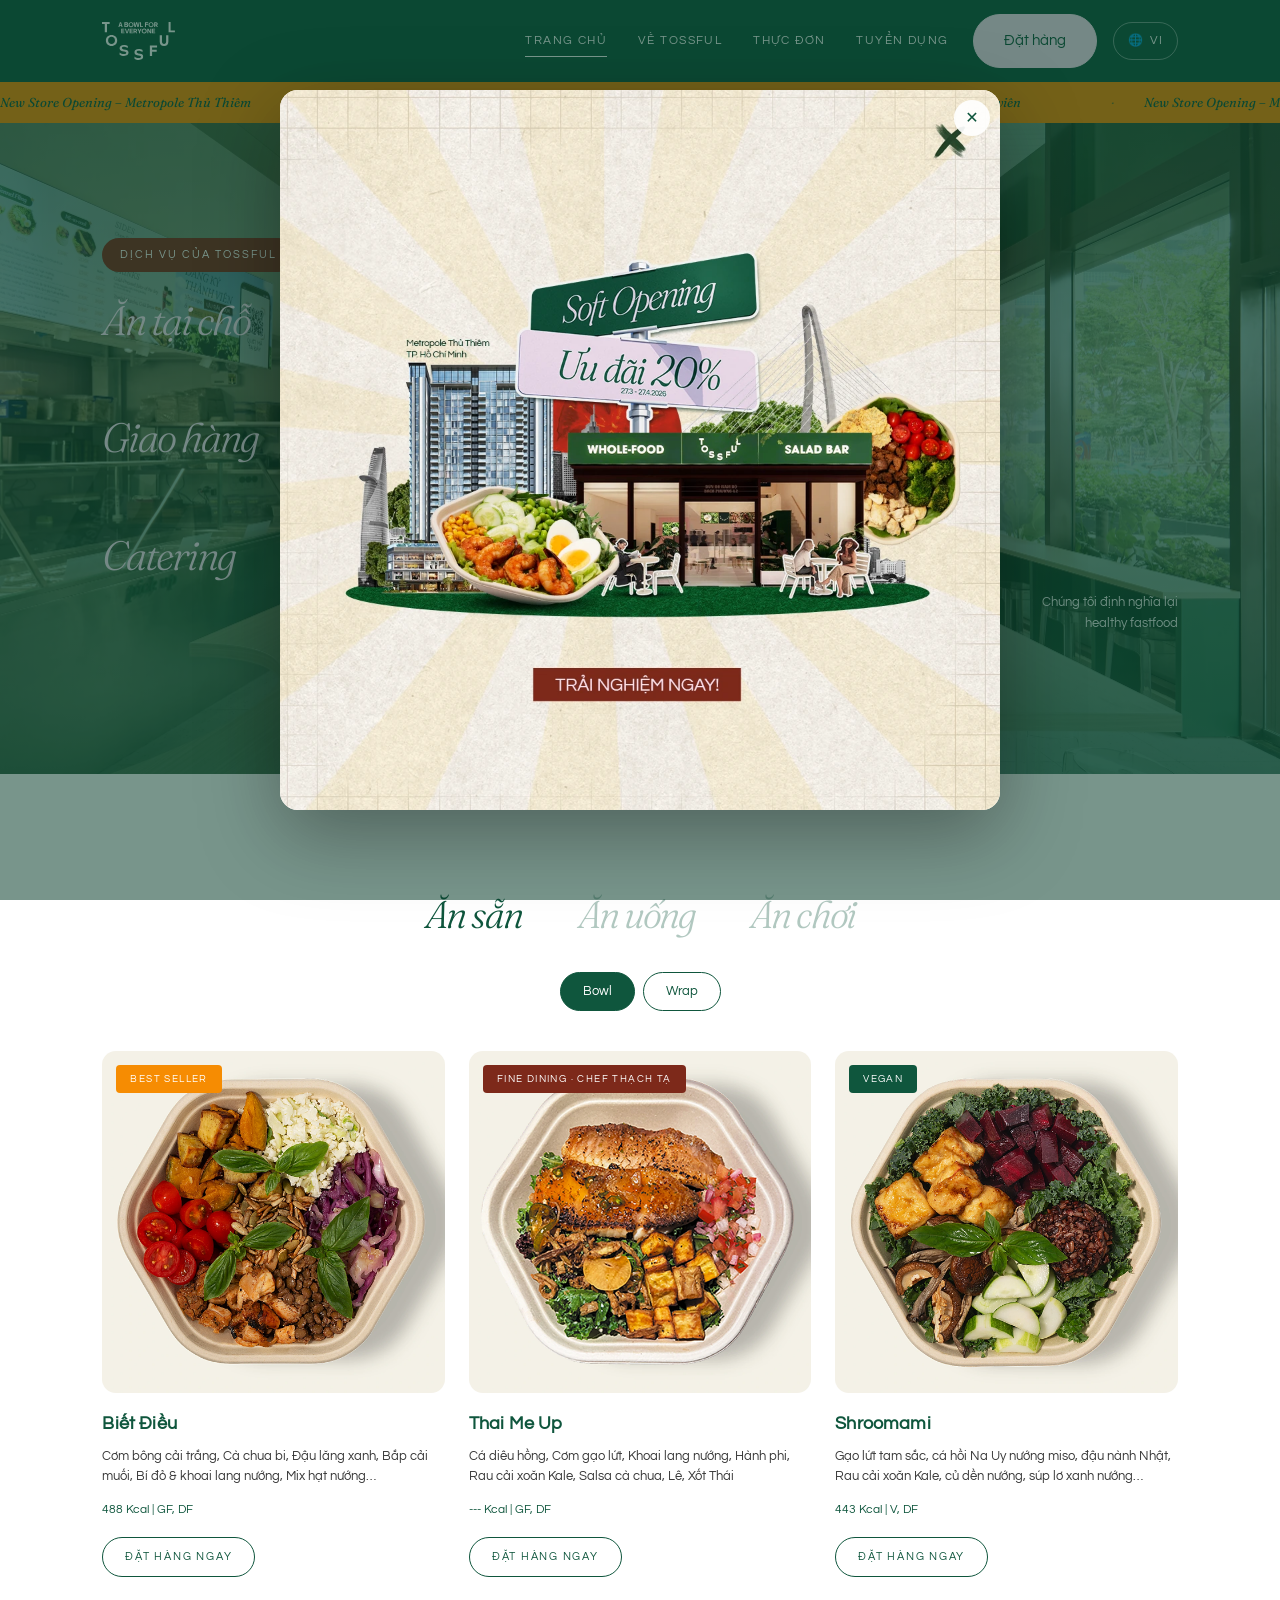
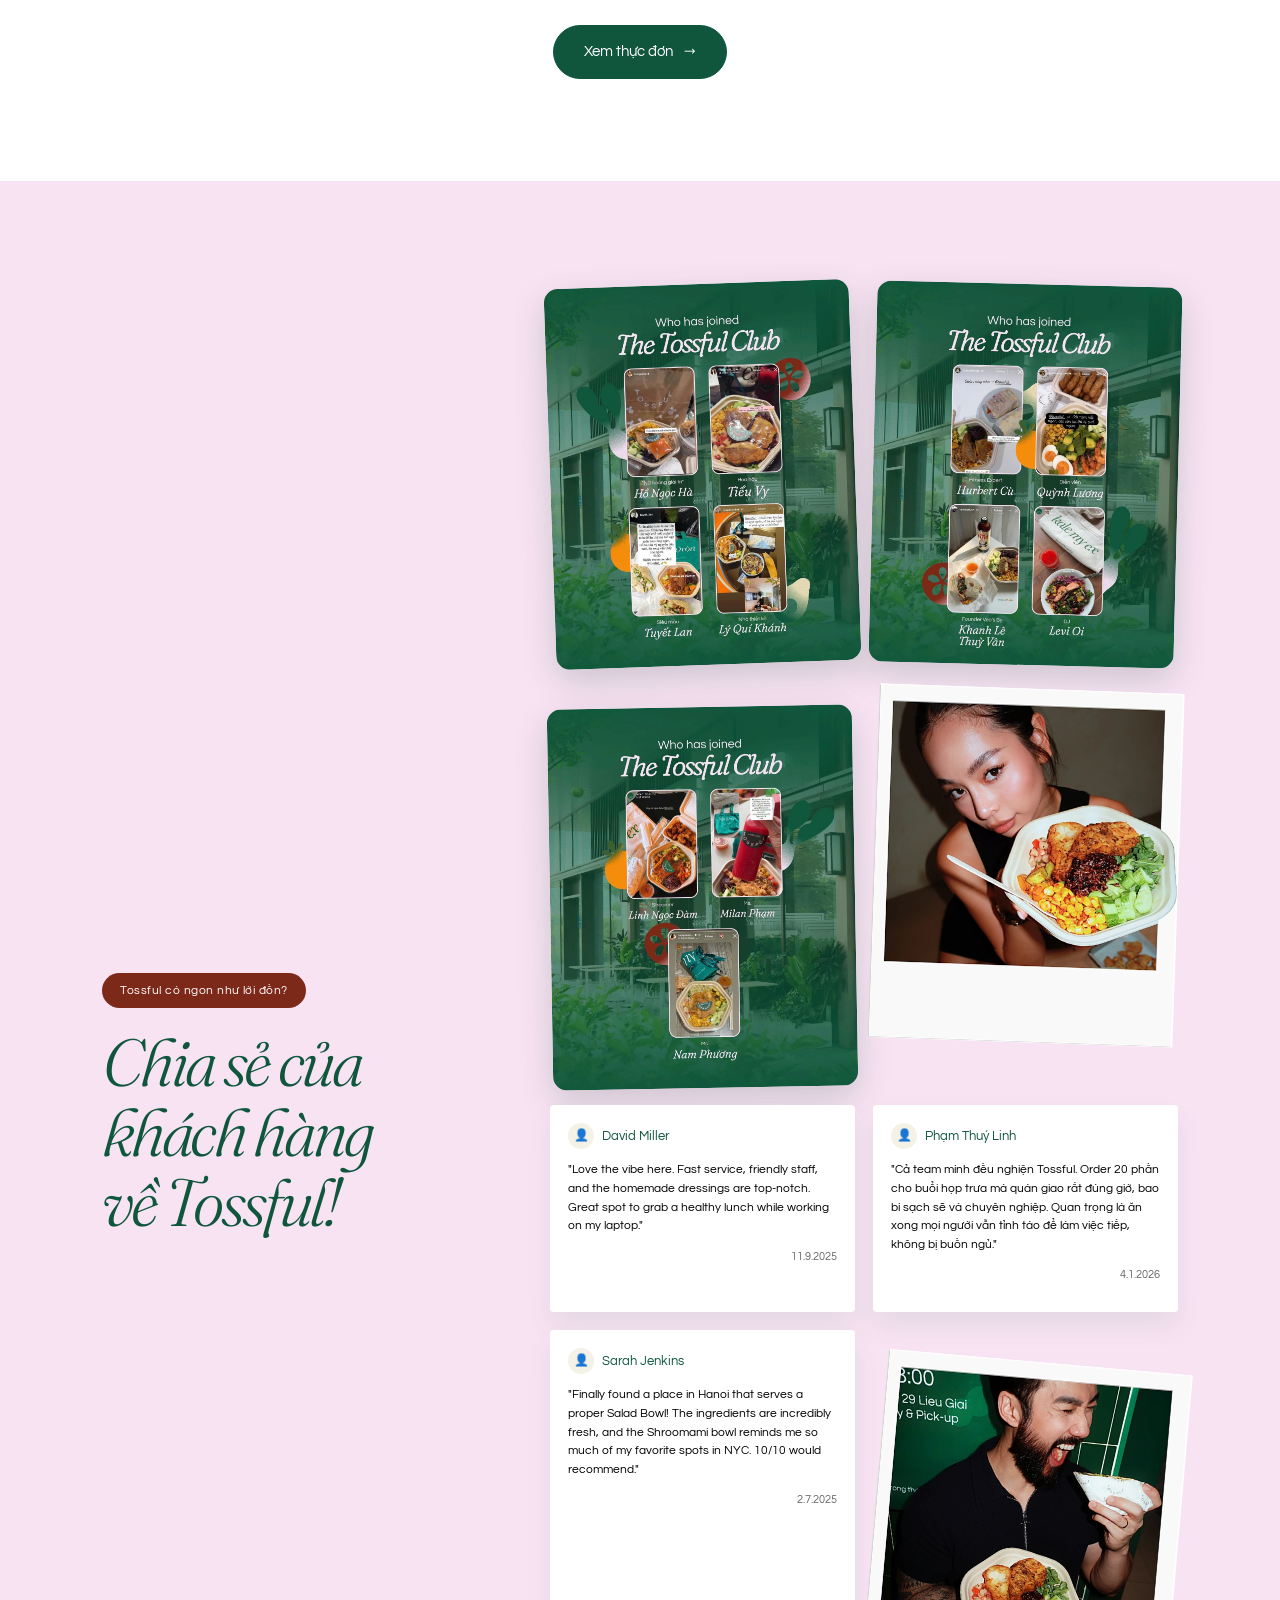
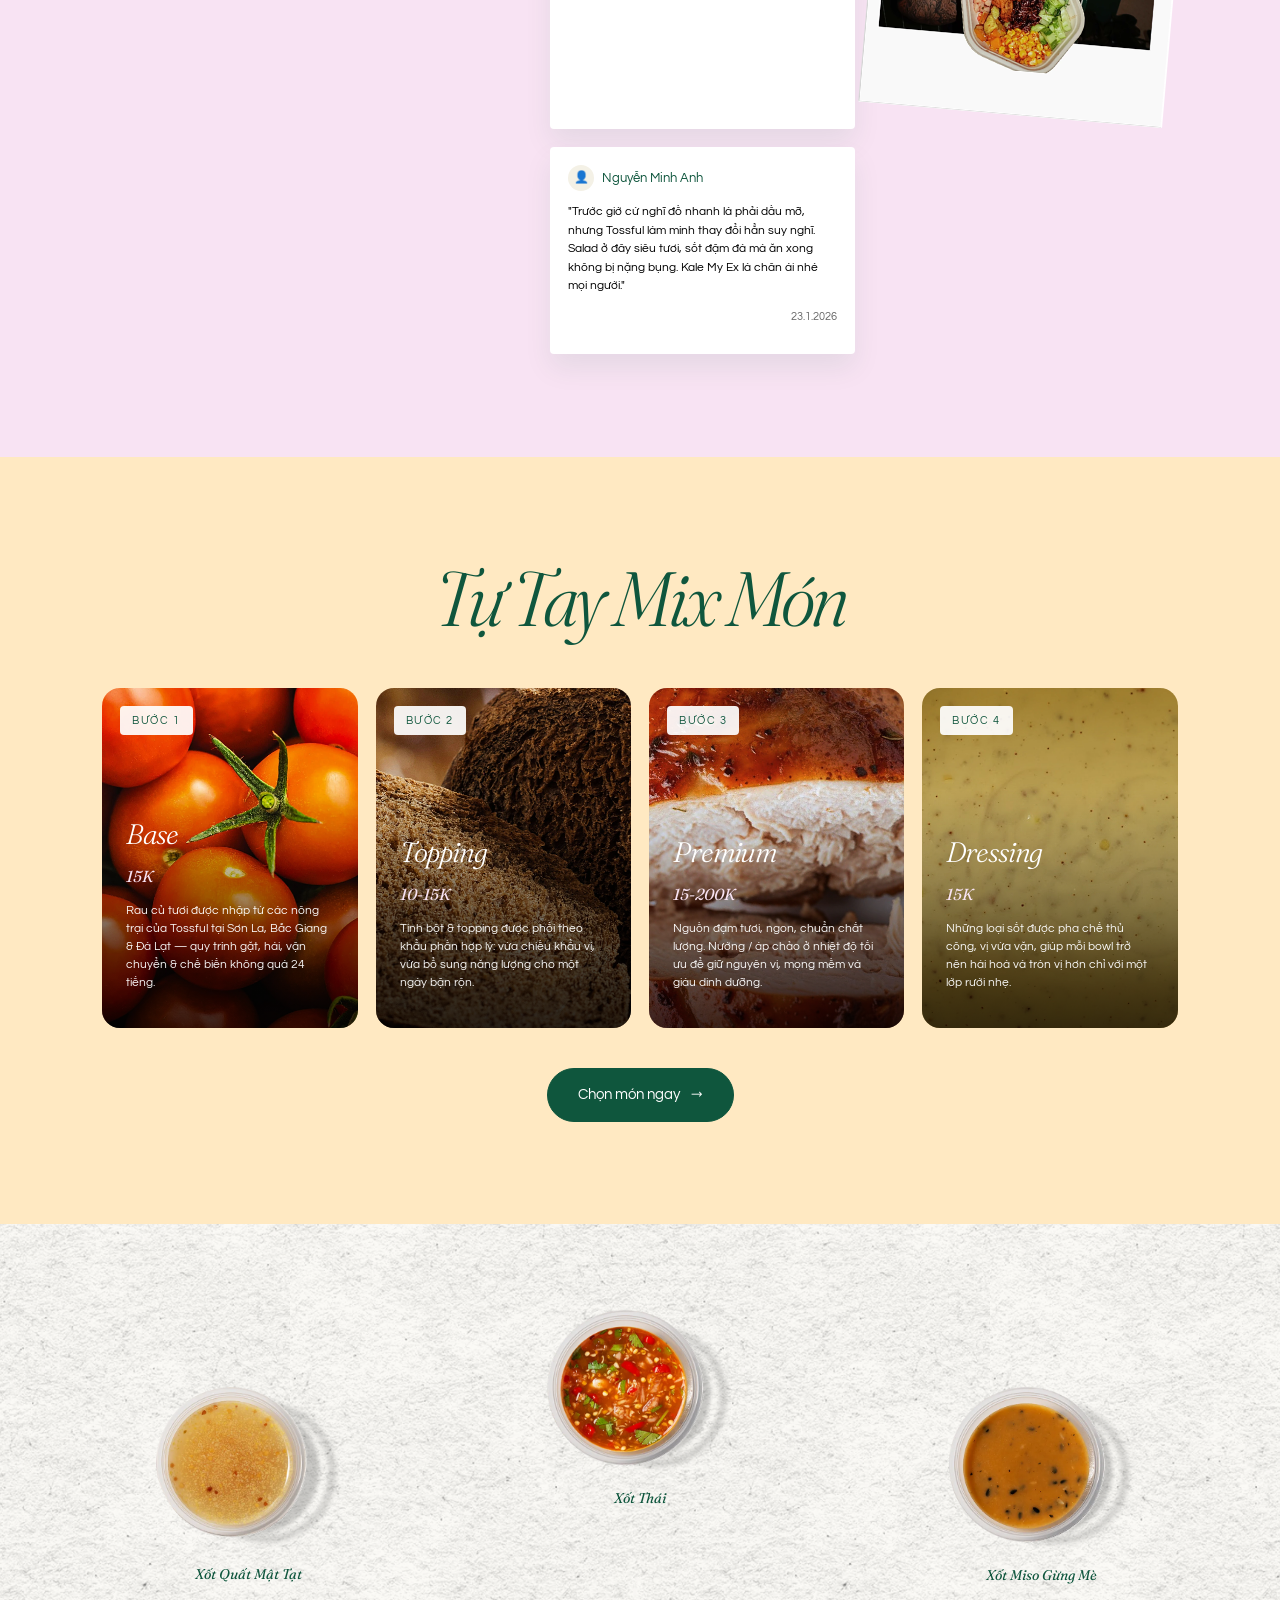
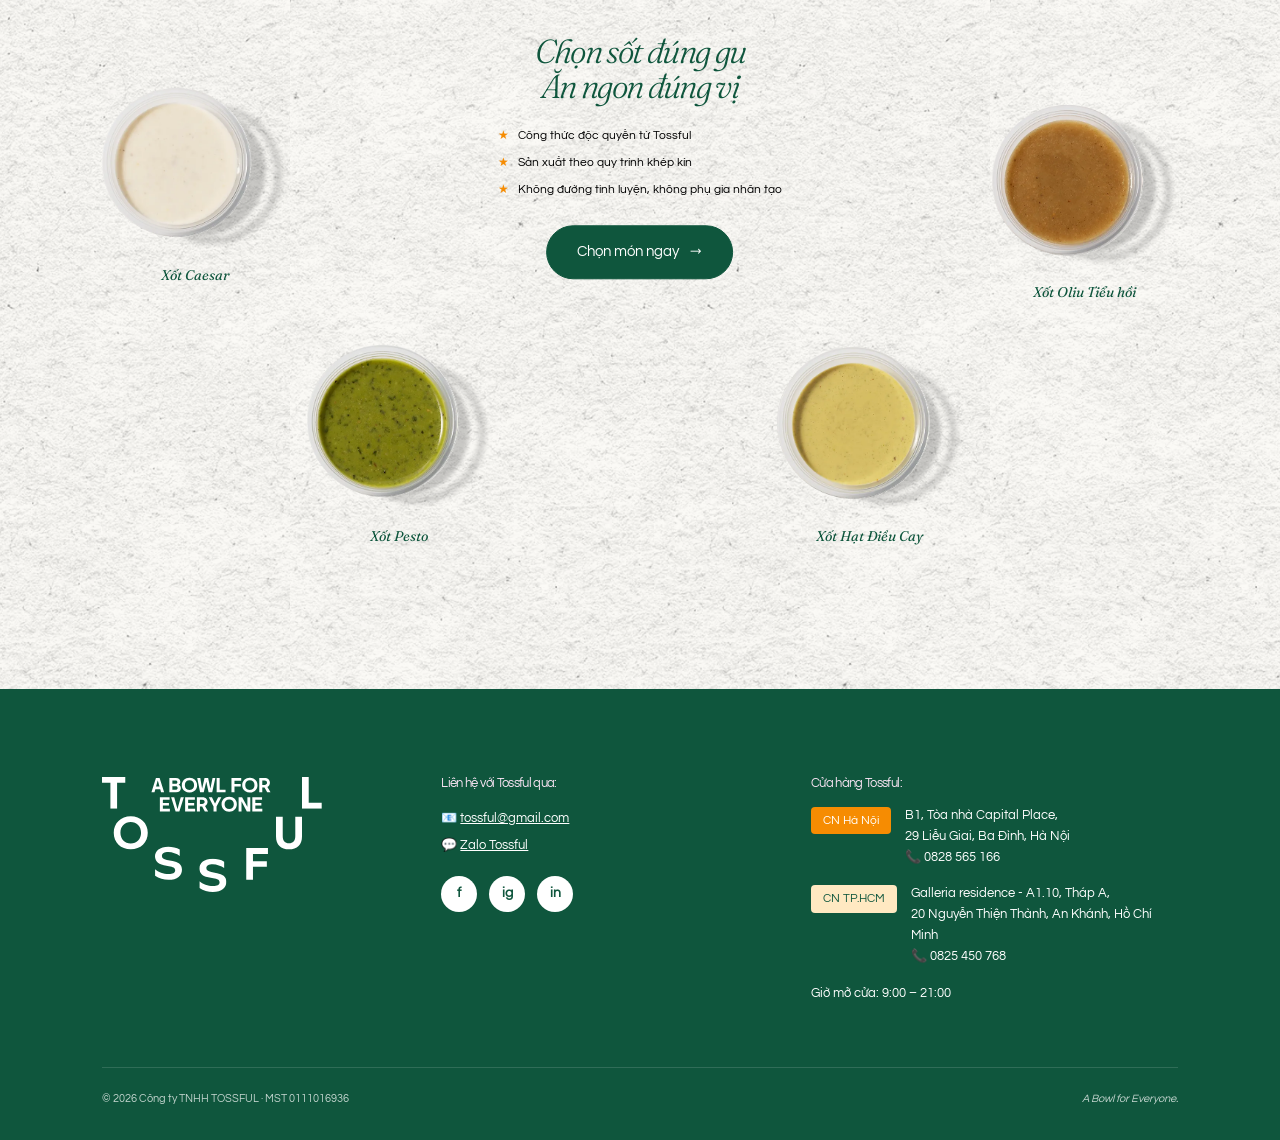
==== commit 433eff78: "[Fix] Mobile: keep Dat hang CTA in header; popup opens only after poster decodes - style.css: btn-pi" ====
--- a/index.html
+++ b/index.html
@@ -585,7 +585,7 @@
     <div class="popup__dialog" role="dialog" aria-modal="true" aria-label="Soft Opening Metropole Thủ Thiêm — Ưu đãi 20%">
       <button class="popup__close" data-popup-close aria-label="Đóng / Close">✕</button>
       <a href="https://beacons.ai/tossful" target="_blank" rel="noopener">
-        <img src="images/marketing/popup-soft-opening.webp" alt="Soft Opening Tossful Metropole Thủ Thiêm — Ưu đãi 20%. Trải nghiệm ngay!">
+        <img src="images/marketing/popup-soft-opening-v2.webp" width="1080" height="1080" alt="Soft Opening Tossful Metropole Thủ Thiêm — Ưu đãi 20%. Trải nghiệm ngay!">
       </a>
     </div>
   </div>
--- a/style.css
+++ b/style.css
@@ -27,11 +27,7 @@
 *, *::before, *::after { box-sizing: border-box; }
 html, body { margin: 0; padding: 0; }
 body {
-  background-color: var(--bg); color: var(--ink);
-  background-image: url("images/textures/paper-texture.webp");
-  background-repeat: repeat;
-  background-size: 600px 600px;
-  background-blend-mode: multiply;
+  background: var(--bg); color: var(--ink);
   font-family: var(--font-body); font-size: 17px; line-height: 1.6;
   -webkit-font-smoothing: antialiased;
 }
@@ -315,11 +311,11 @@
 .sauces {
   background-color: var(--toss-cabbage); position: relative;
   background-image:
-    url("images/textures/paper-texture.webp"),
+    url("images/textures/paper-texture.webp?v=3"),
     radial-gradient(circle at 25% 35%, rgba(0,0,0,0.025) 0, transparent 40%),
     radial-gradient(circle at 70% 65%, rgba(0,0,0,0.025) 0, transparent 40%);
   background-repeat: repeat, no-repeat, no-repeat;
-  background-size: 600px 600px, auto, auto;
+  background-size: 700px 700px, auto, auto;
   background-blend-mode: multiply, normal, normal;
 }
 .sauce-mandala { position: relative; max-width: 980px; margin: 0 auto; aspect-ratio: 1.4/1; }
@@ -396,8 +392,12 @@
 @media (max-width: 900px) {
   /* Collapse browse + utility links into the hamburger drawer; logo stays centered. */
   .site-browse { display: none; }
-  .site-header__right .is-highlight,
-  .site-header__right .btn-pink { display: none; }
+  .site-header__right .is-highlight { display: none; }
+  /* 2026-08-24 fix: the "Dat hang" CTA is the primary action on the site and
+     must stay visible in the header on mobile, not hidden behind the burger.
+     It is only made compact so logo + CTA + VI + burger still fit one row. */
+  .site-header__right { gap: 10px; }
+  .site-header__right .btn-pink { padding: 10px 18px; font-size: 13px; }
   .menu-toggle { display: inline-flex; }
   .site-nav {
     position: absolute; top: 100%; left: 0; right: 0;
@@ -409,6 +409,16 @@
   .site-header__inner { position: relative; }
 }
 
+/* Narrow phones (<=420px): trim the header row so the CTA never wraps. */
+@media (max-width: 420px) {
+  .site-header__inner { gap: 10px; padding-left: 16px; padding-right: 16px; }
+  .site-header__logo img { height: 32px; }
+  .site-header__right { gap: 8px; }
+  .site-header__right .btn-pink { padding: 9px 14px; font-size: 12px; }
+  .lang-switch { padding: 7px 9px; font-size: 11px; gap: 4px; }
+  .menu-toggle { padding: 6px; font-size: 20px; }
+}
+
 /* =========================================================================
    HOME-PAGE CALCULATOR TEASER
    (the .calc-hero block was removed 2026-05-22 — the Tính Calo nav now goes
@@ -940,6 +950,9 @@
   position: relative; max-width: min(720px, 92vw); margin: 0 16px;
   border-radius: var(--radius); overflow: hidden;
   box-shadow: 0 24px 80px rgba(0,0,0,0.35);
+  /* 2026-08-24: opaque so the dialog is never a transparent hole over a
+     dimmed page while the promo image is still decoding. */
+  background: var(--toss-white);
 }
 .popup__dialog img { width: 100%; height: auto; display: block; }
 .popup__close {
@@ -1179,10 +1192,14 @@
 .footer-contact, .footer-stores, .footer-hours { font-size: clamp(13px, 0.8vw, 16px); }
 .footer-bottom { font-size: clamp(11px, 0.7vw, 14px); }
 
-/* ---------- 2. Section sốt: nguyên hũ, nền giấy trắng ---------- */
+/* ---------- 2. Section sốt: nguyên hũ, nền giấy nhám (real paper texture) ---------- */
 .sauces {
   background-color: #FBFAF6;
-  background-image: url("data:image/svg+xml,%3Csvg xmlns='http://www.w3.org/2000/svg' width='240' height='240'%3E%3Cfilter id='n'%3E%3CfeTurbulence type='fractalNoise' baseFrequency='0.9' numOctaves='2'/%3E%3CfeColorMatrix values='0 0 0 0 0.55 0 0 0 0 0.53 0 0 0 0 0.48 0 0 0 0.05 0'/%3E%3C/filter%3E%3Crect width='240' height='240' filter='url(%23n)'/%3E%3C/svg%3E");
+  background-image: url("images/textures/paper-texture.webp?v=3");
+  background-repeat: repeat;
+  background-position: center;
+  background-size: 700px 700px;
+  background-blend-mode: multiply;
 }
 .sauce-mandala { max-width: 1560px; aspect-ratio: 1.35 / 1; }
 .sauce-mandala__center { max-width: clamp(320px, 34vw, 560px); }
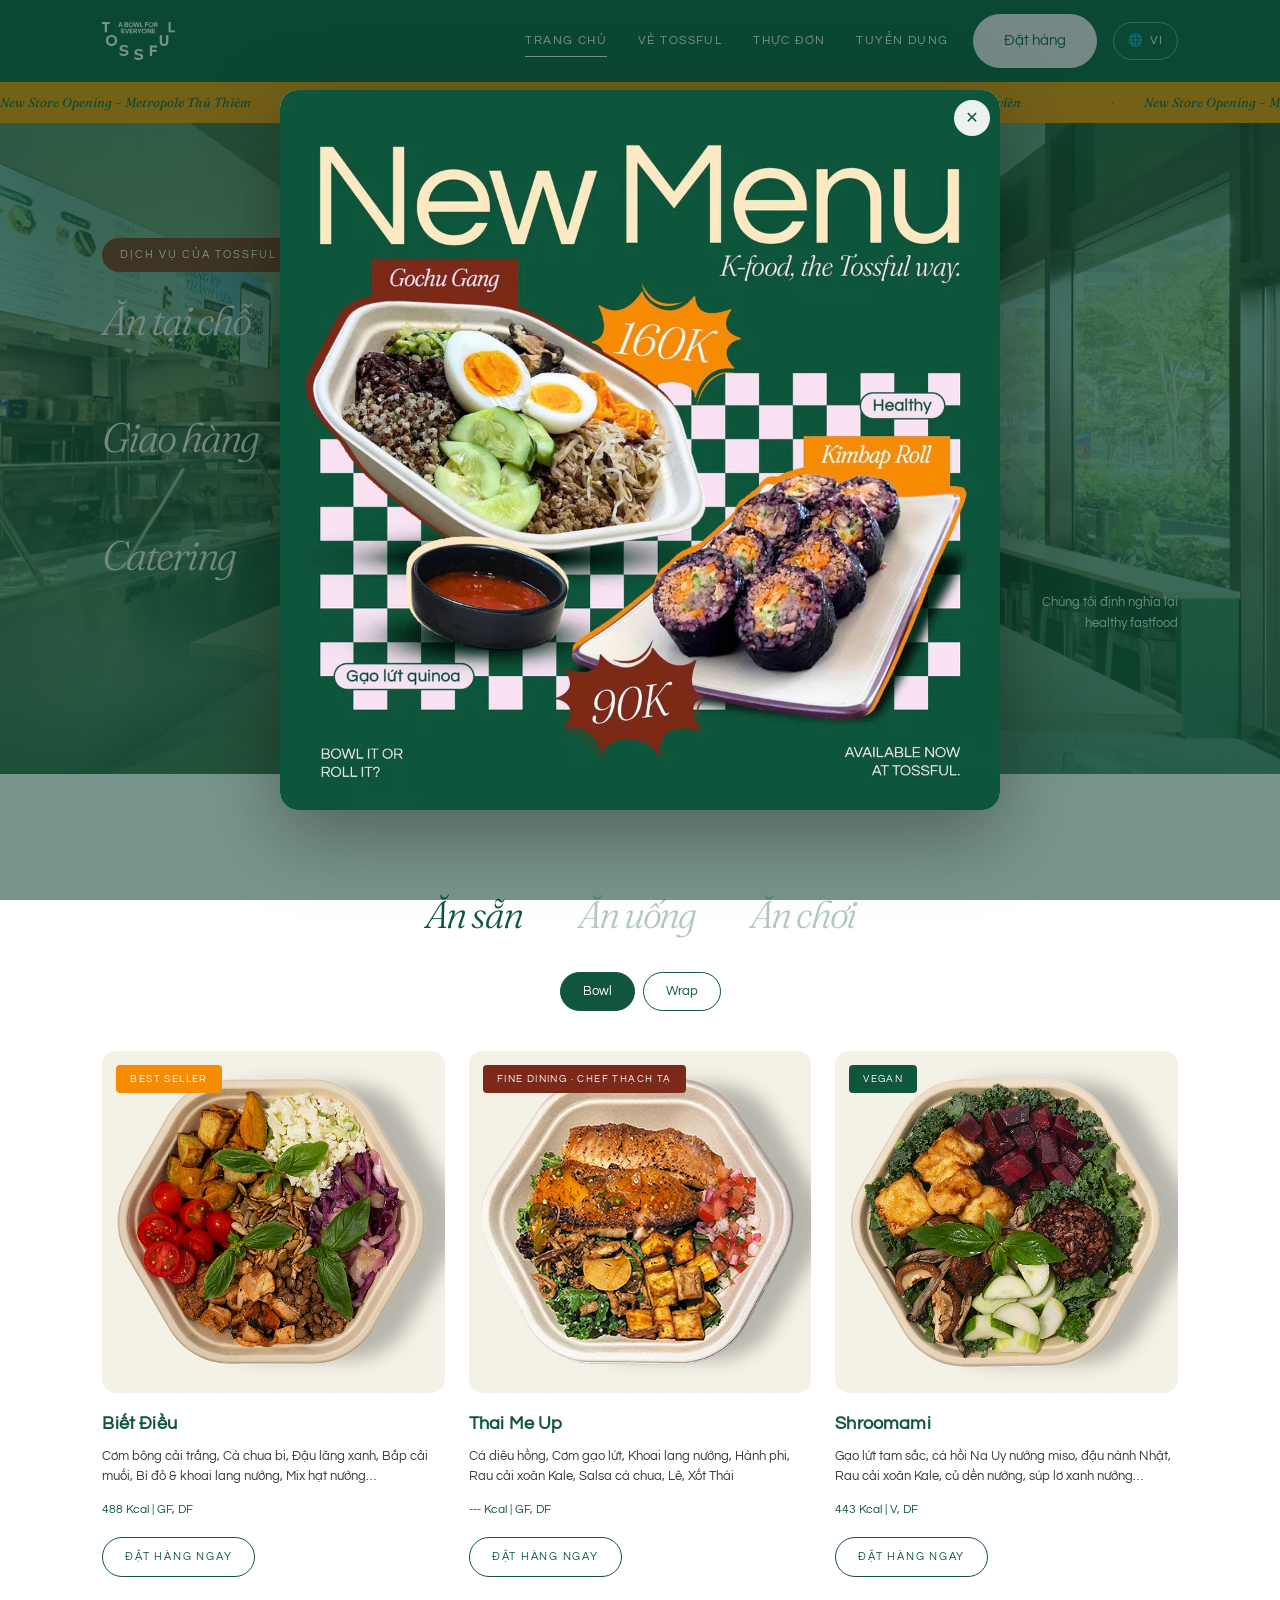
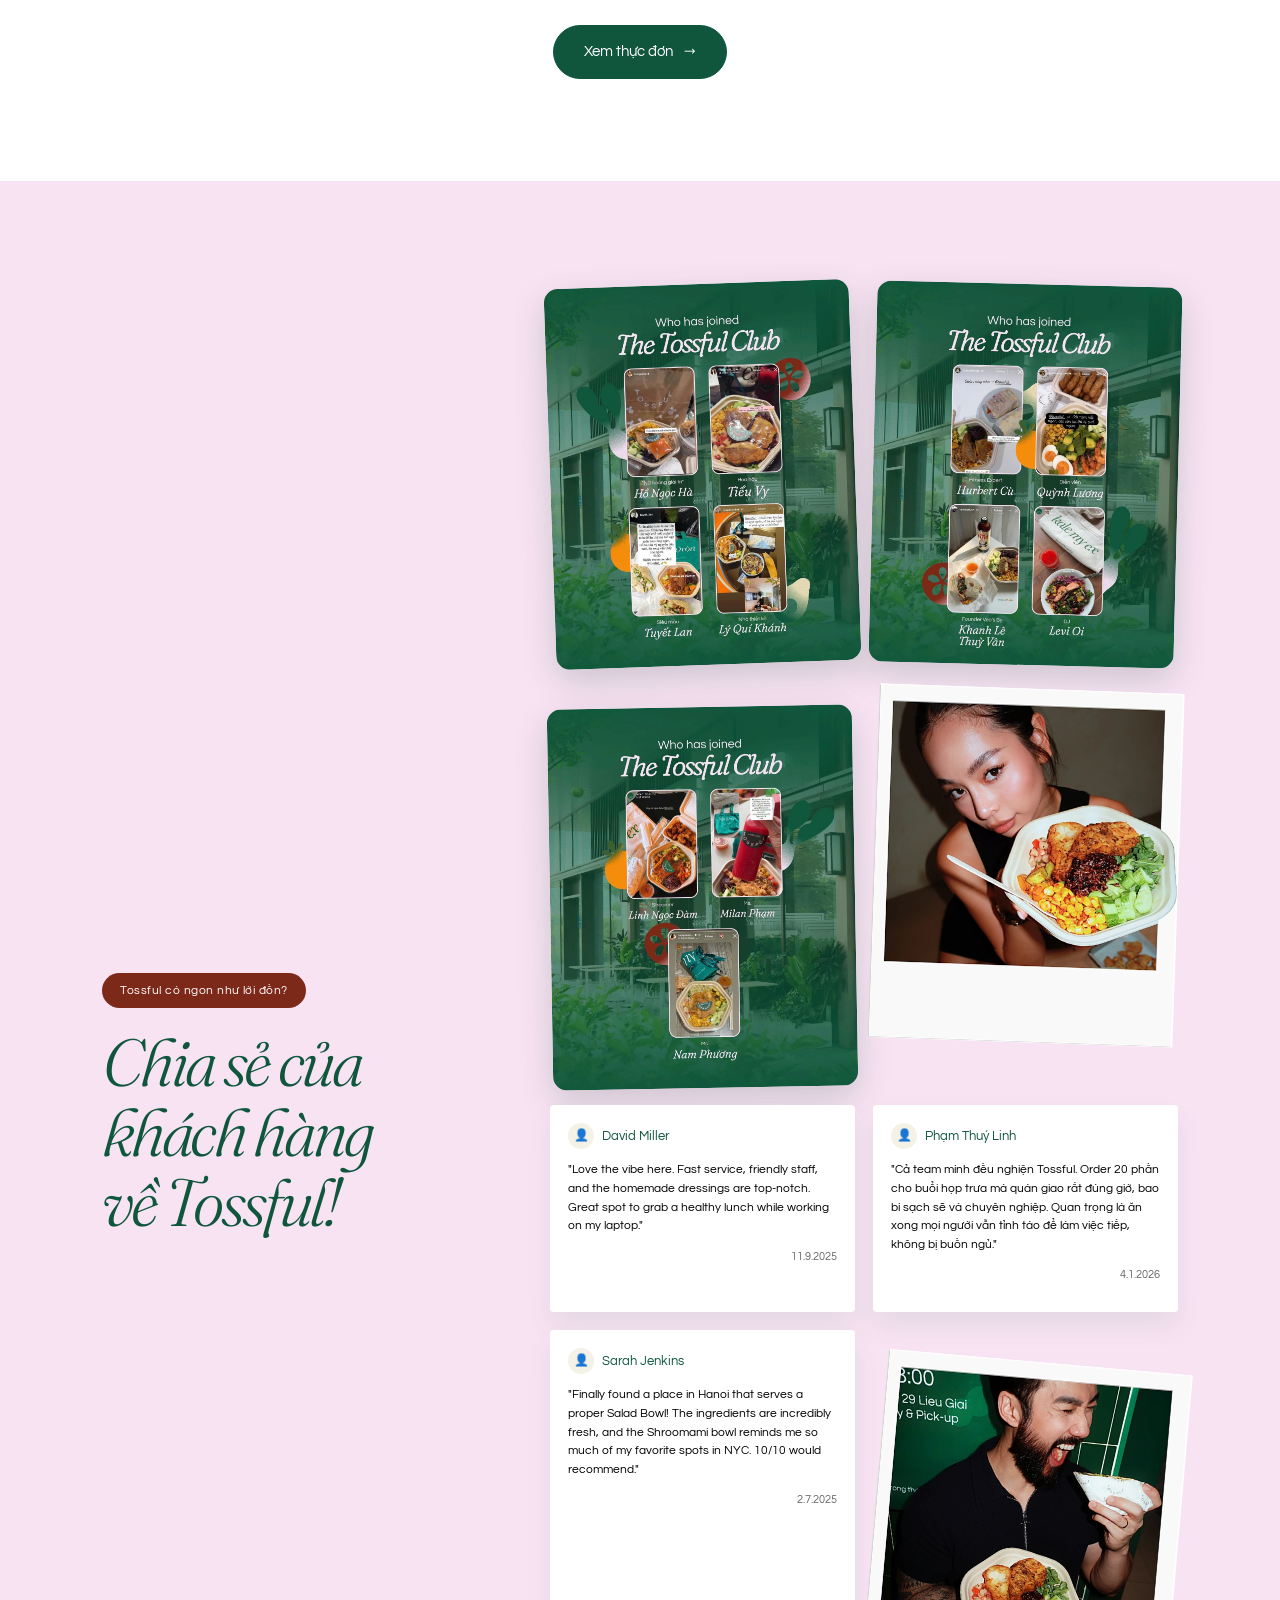
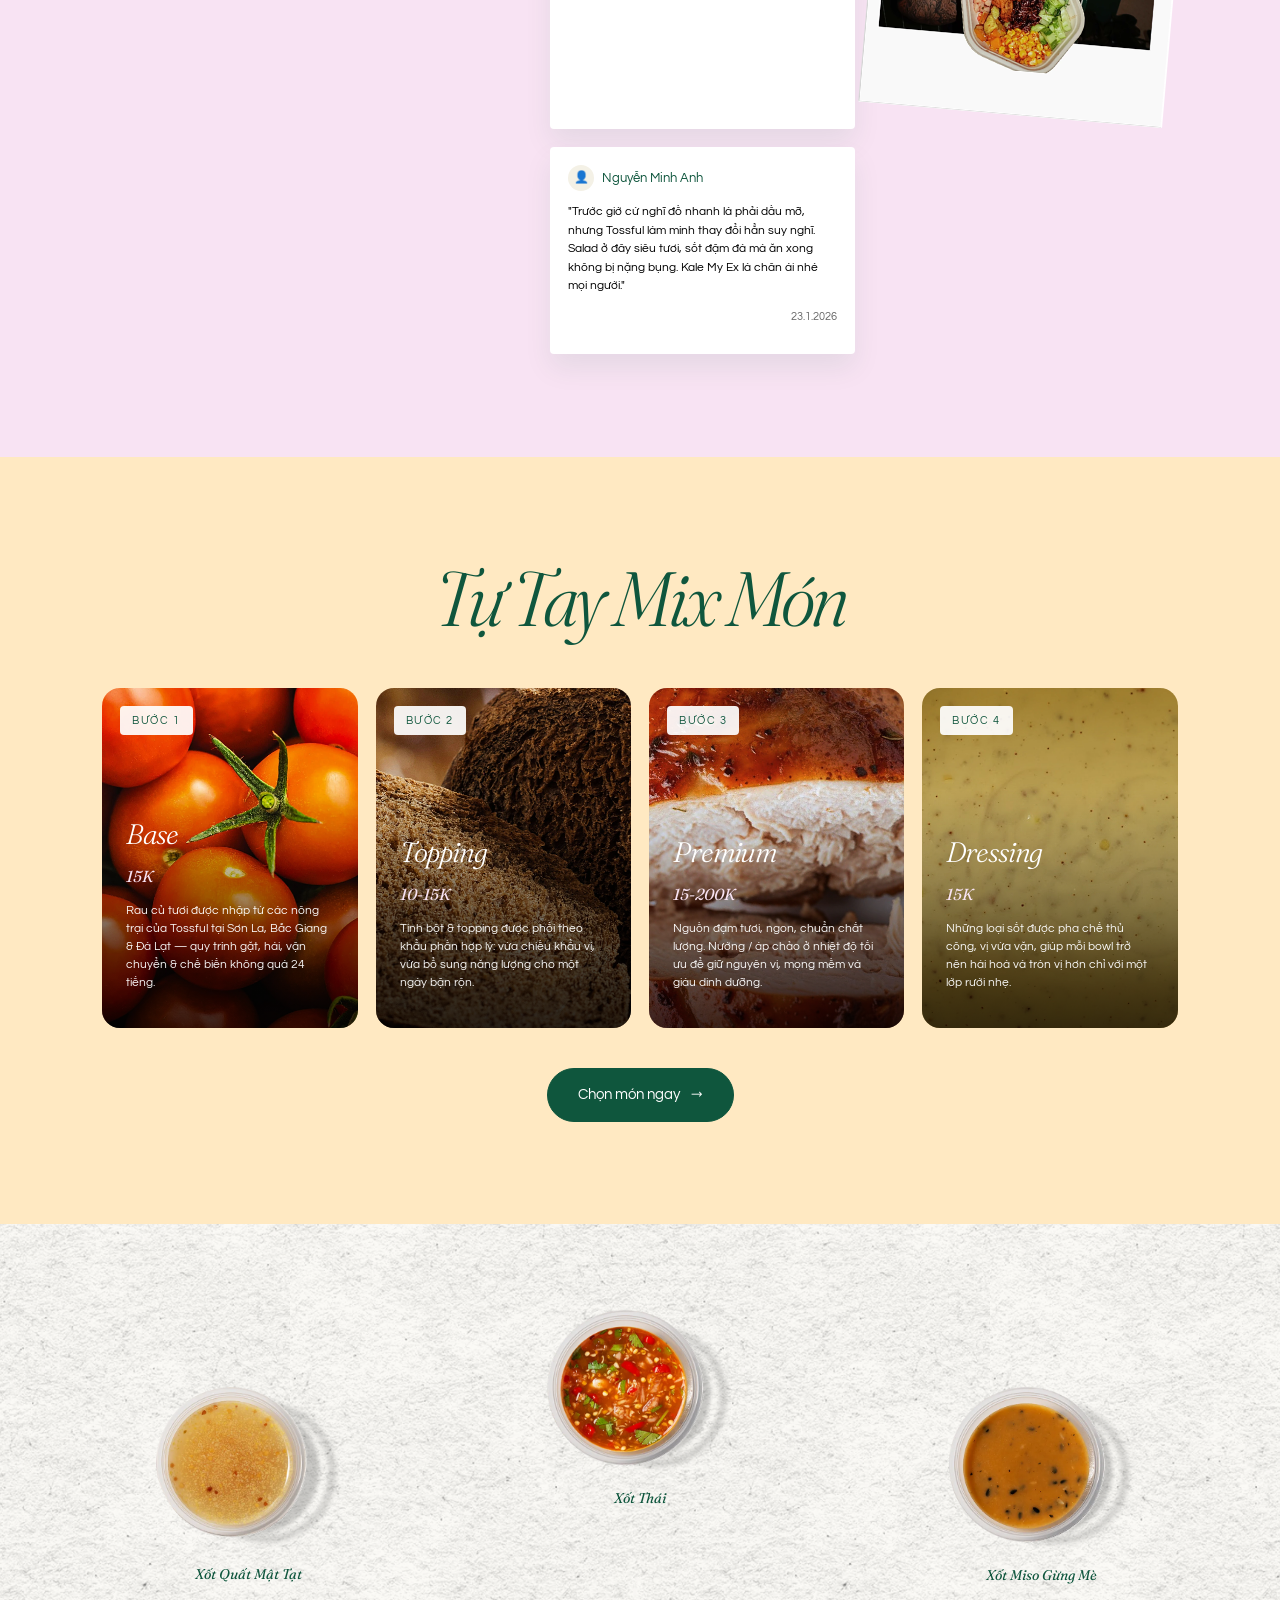
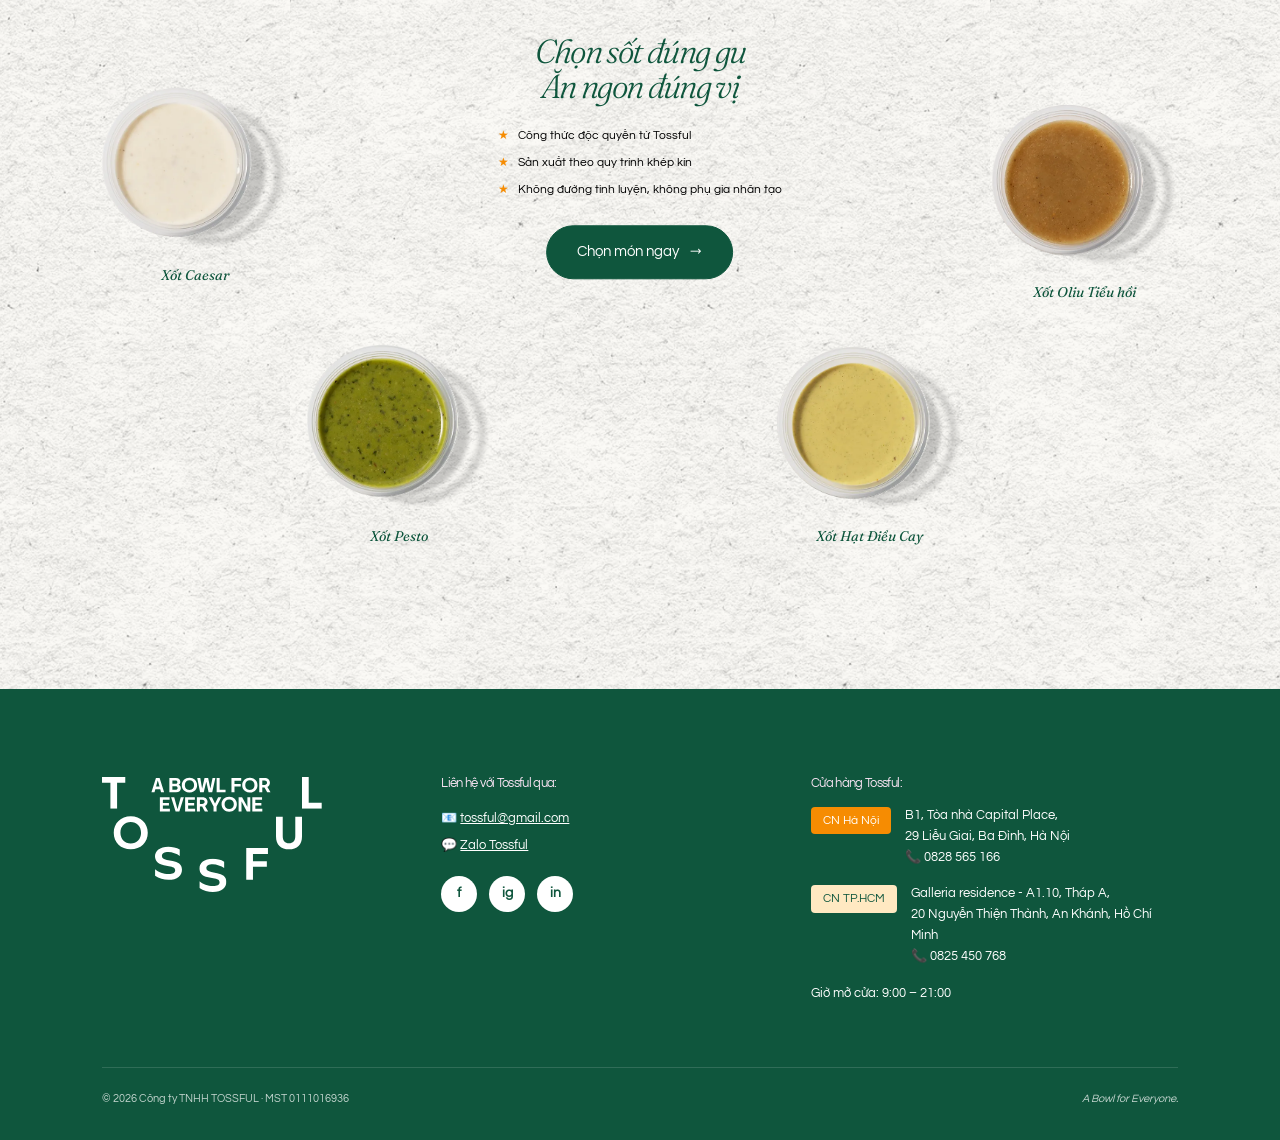
==== commit 712ec214: "[Marketing] Homepage popup: swap soft-opening poster for New Menu K-food Co-Authored-By: Claude Opus" ====
--- a/index.html
+++ b/index.html
@@ -579,13 +579,13 @@
   </footer>
   <!-- ===== /FOOTER ===== -->
 
-  <!-- Soft-opening popup — re-enabled per TCD marketing package (2026-07-18). -->
+  <!-- Homepage popup — 2026-11-09: swapped soft-opening poster for New Menu K-food (Gochu Gang · Kimbap Roll), TA 07/11. -->
   <div class="popup" id="welcome-popup" hidden>
     <div class="popup__backdrop" data-popup-close></div>
-    <div class="popup__dialog" role="dialog" aria-modal="true" aria-label="Soft Opening Metropole Thủ Thiêm — Ưu đãi 20%">
+    <div class="popup__dialog" role="dialog" aria-modal="true" aria-label="New Menu — K-food, the Tossful way">
       <button class="popup__close" data-popup-close aria-label="Đóng / Close">✕</button>
       <a href="https://beacons.ai/tossful" target="_blank" rel="noopener">
-        <img src="images/marketing/popup-soft-opening-v2.webp" width="1080" height="1080" alt="Soft Opening Tossful Metropole Thủ Thiêm — Ưu đãi 20%. Trải nghiệm ngay!">
+        <img src="images/marketing/popup-new-menu-k-food.webp" width="1080" height="1080" alt="New Menu — K-food, the Tossful way: Gochu Gang 160K, Kimbap Roll 90K. Có mặt tại Tossful.">
       </a>
     </div>
   </div>
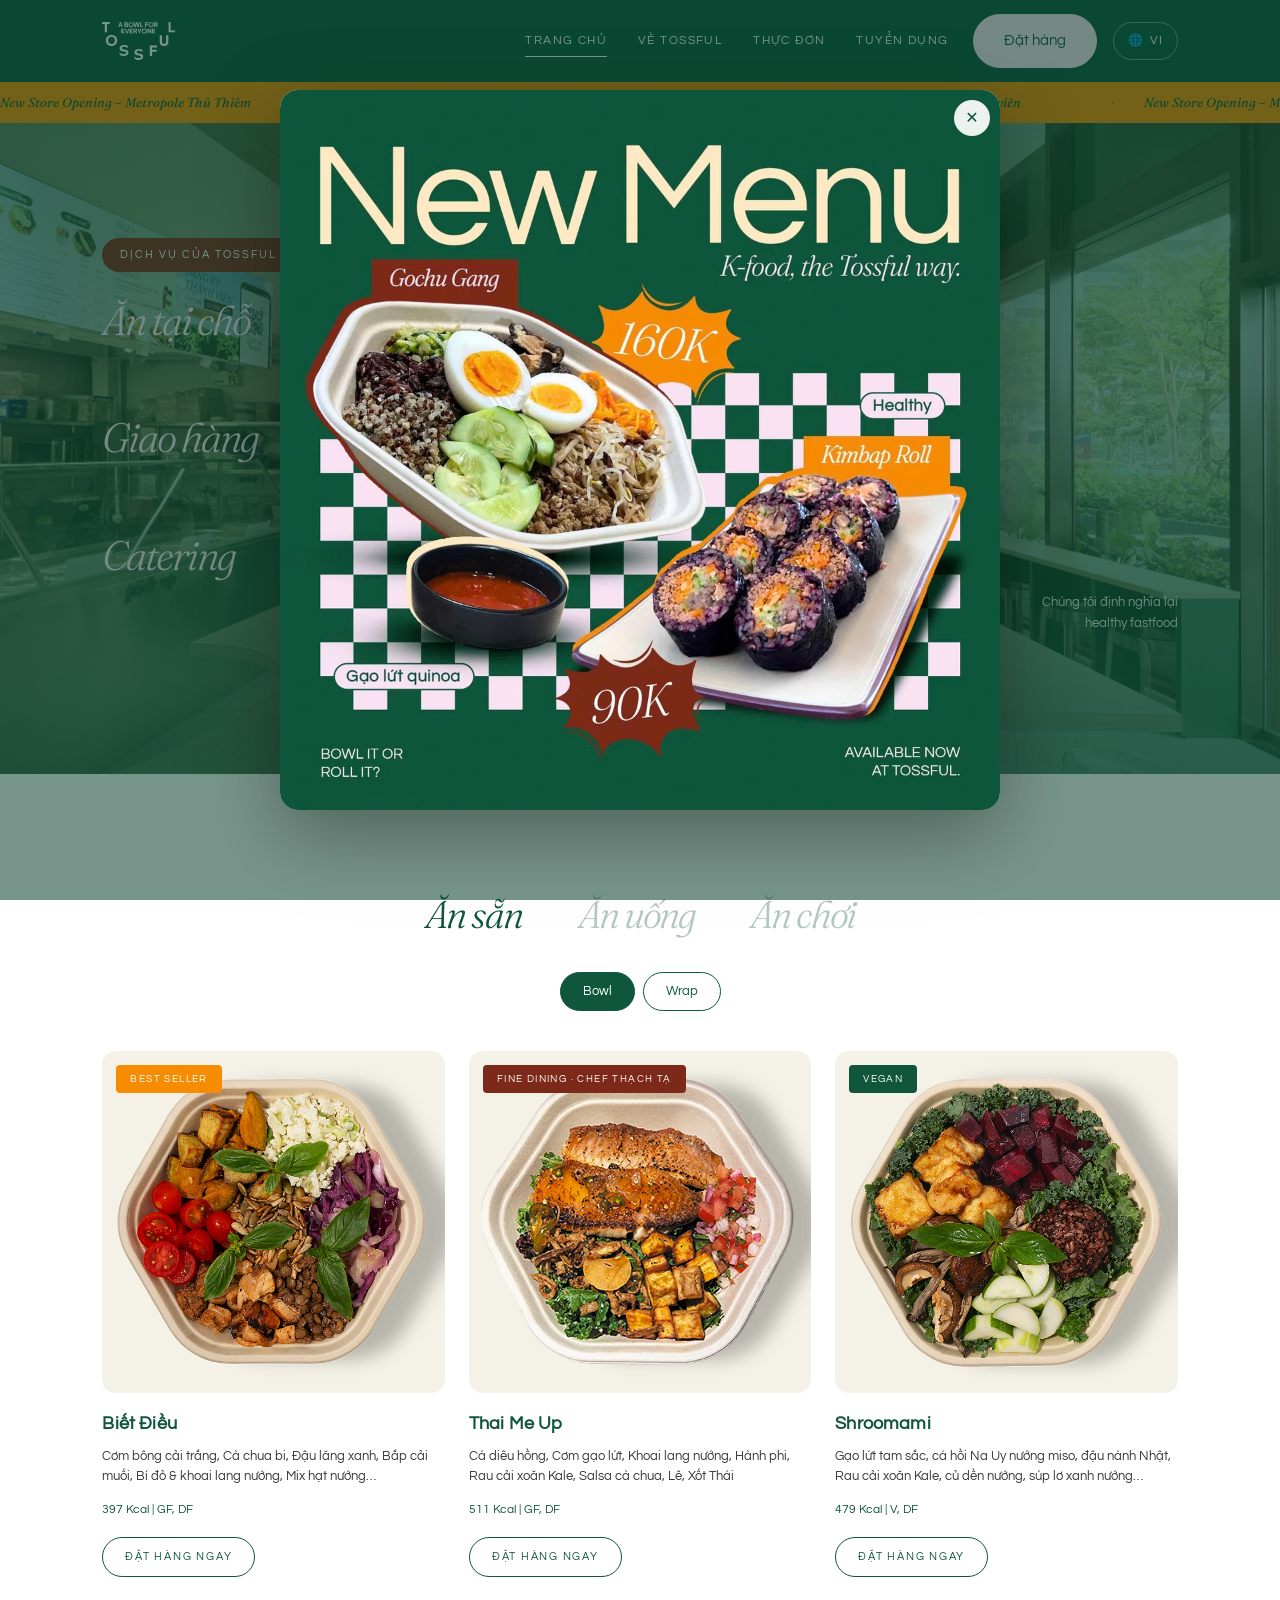
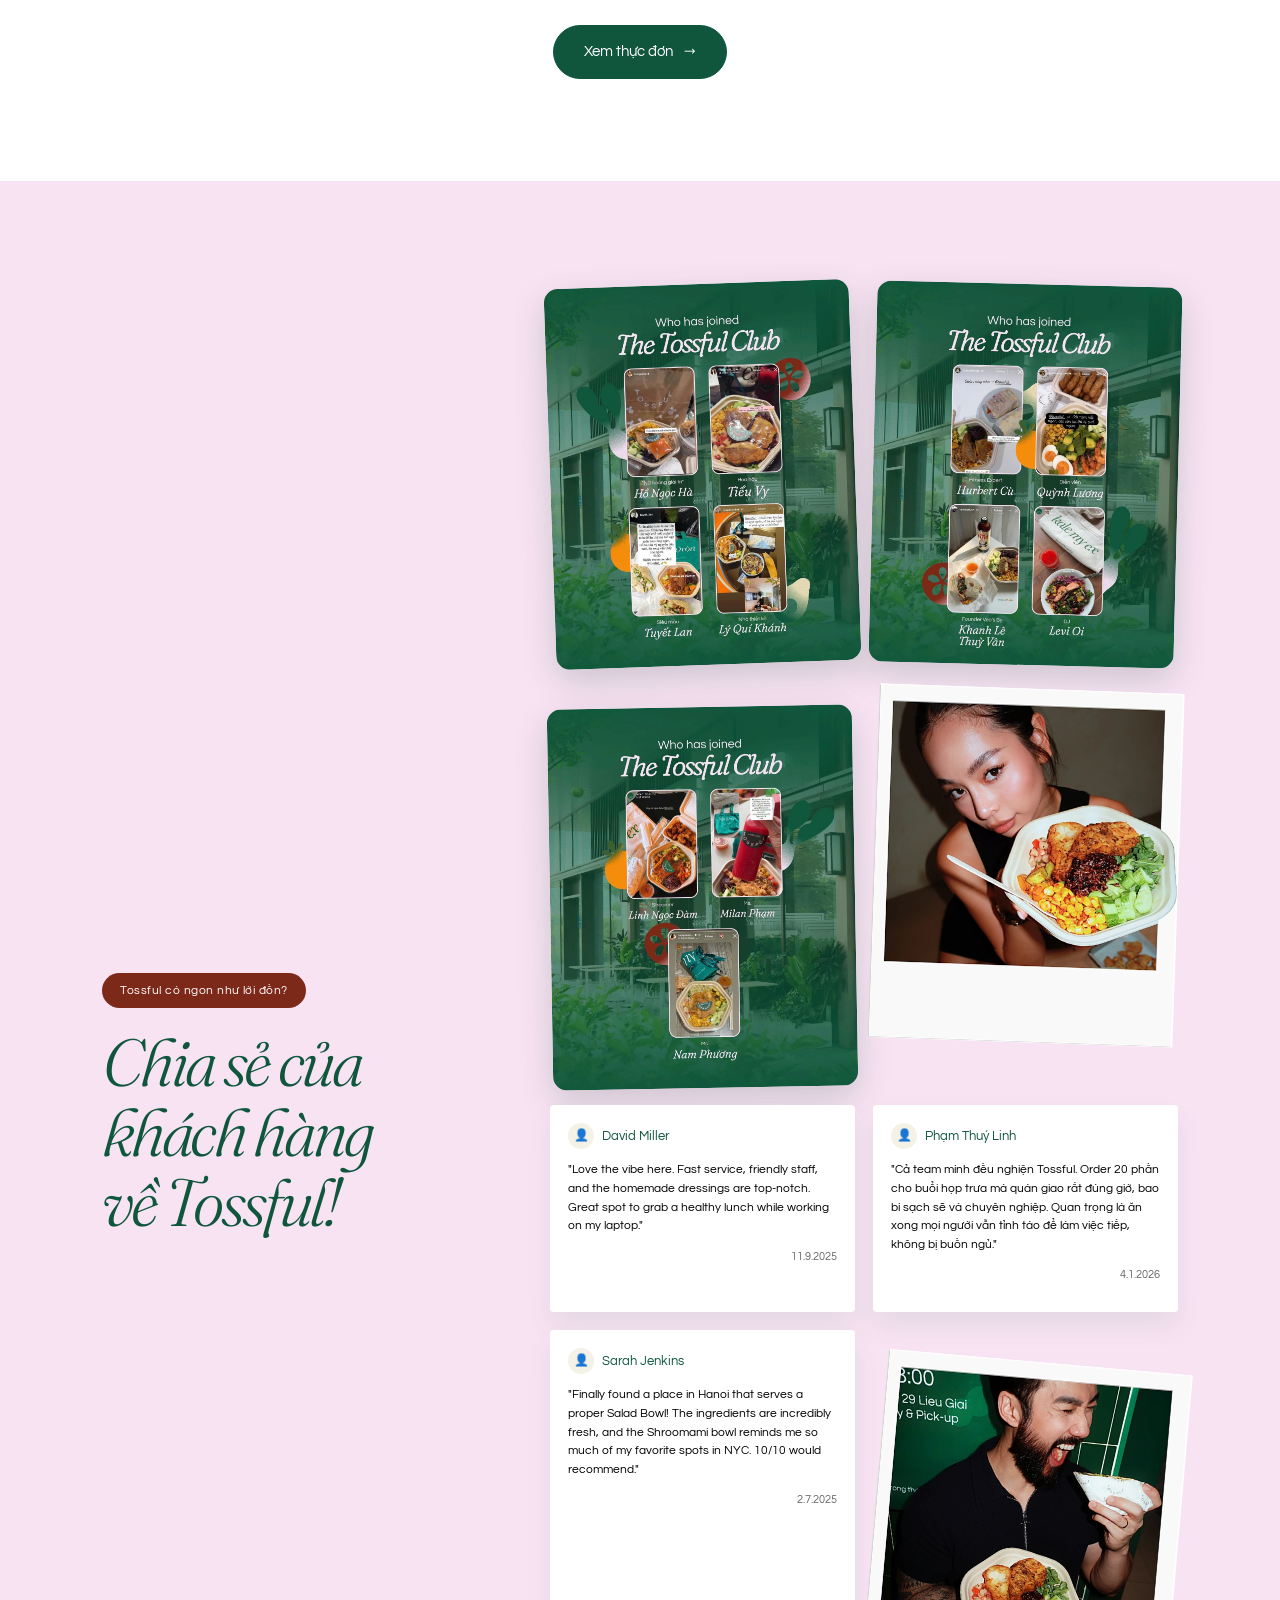
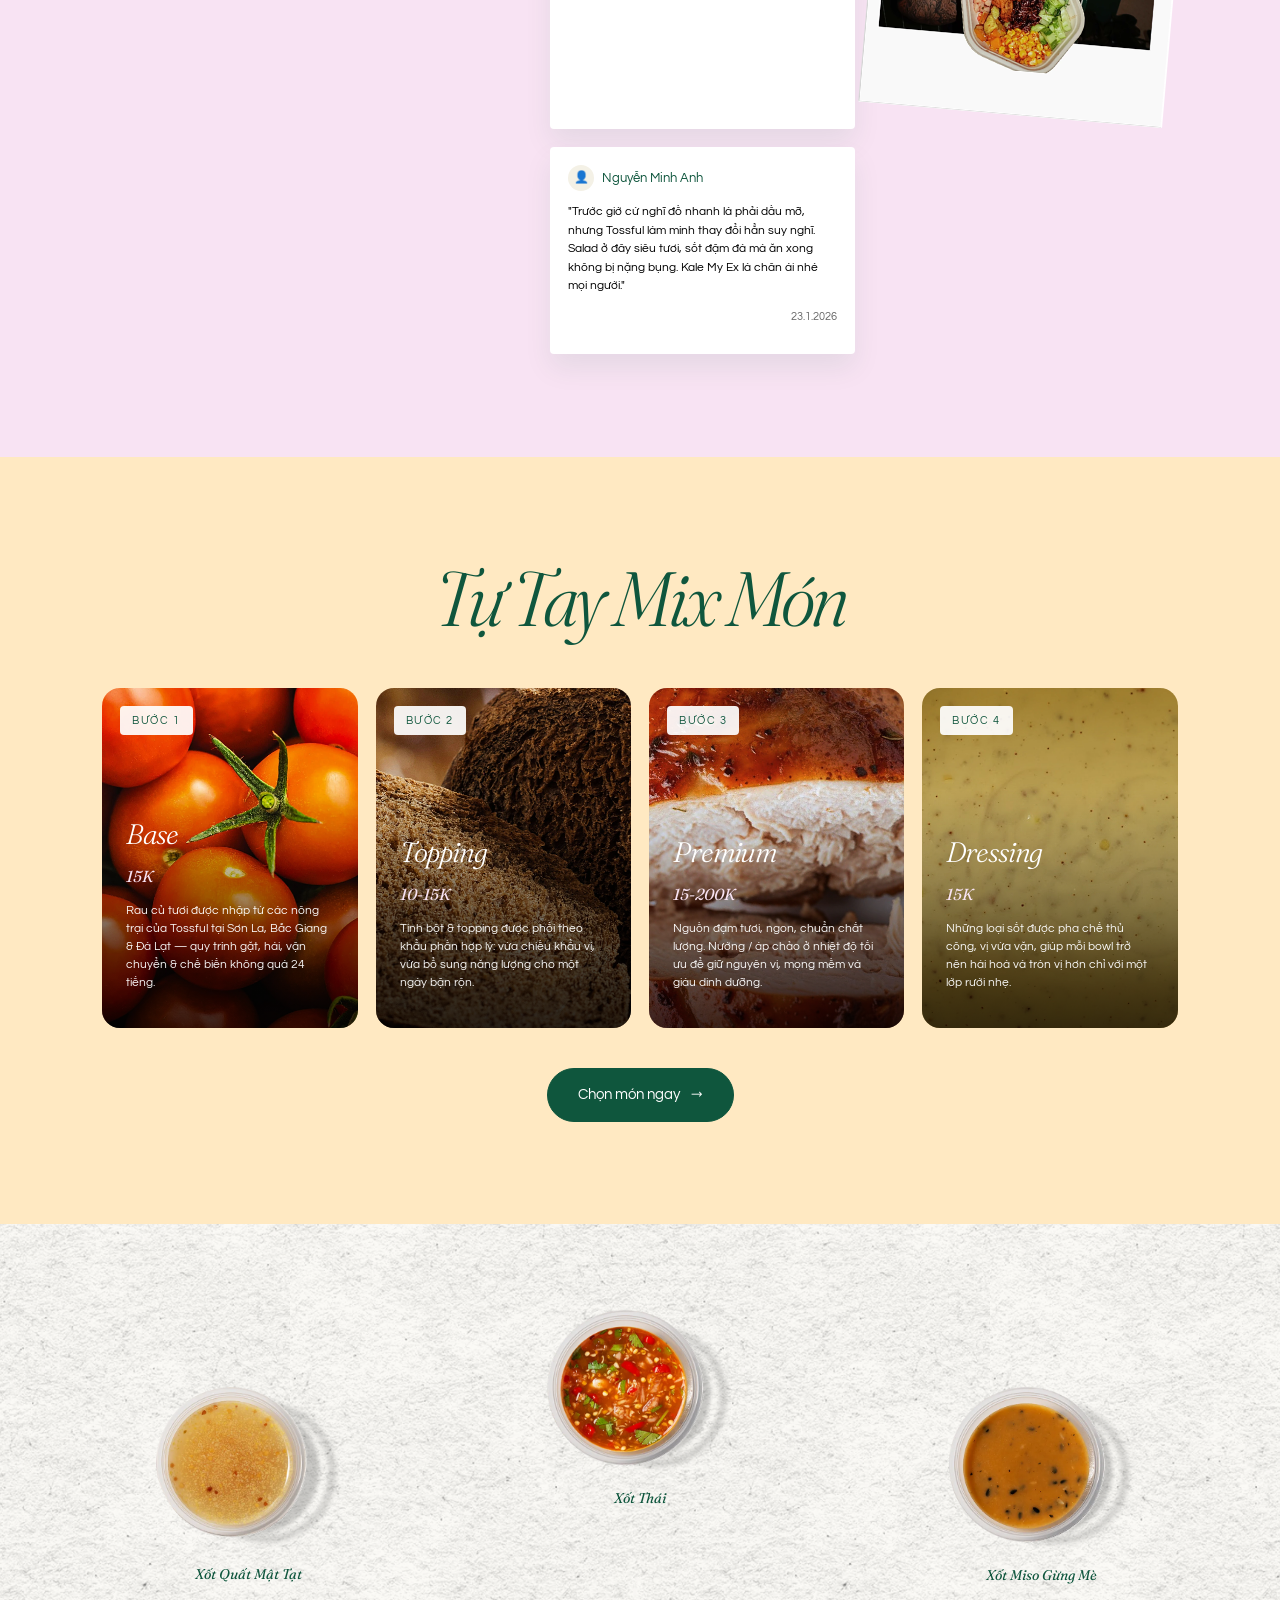
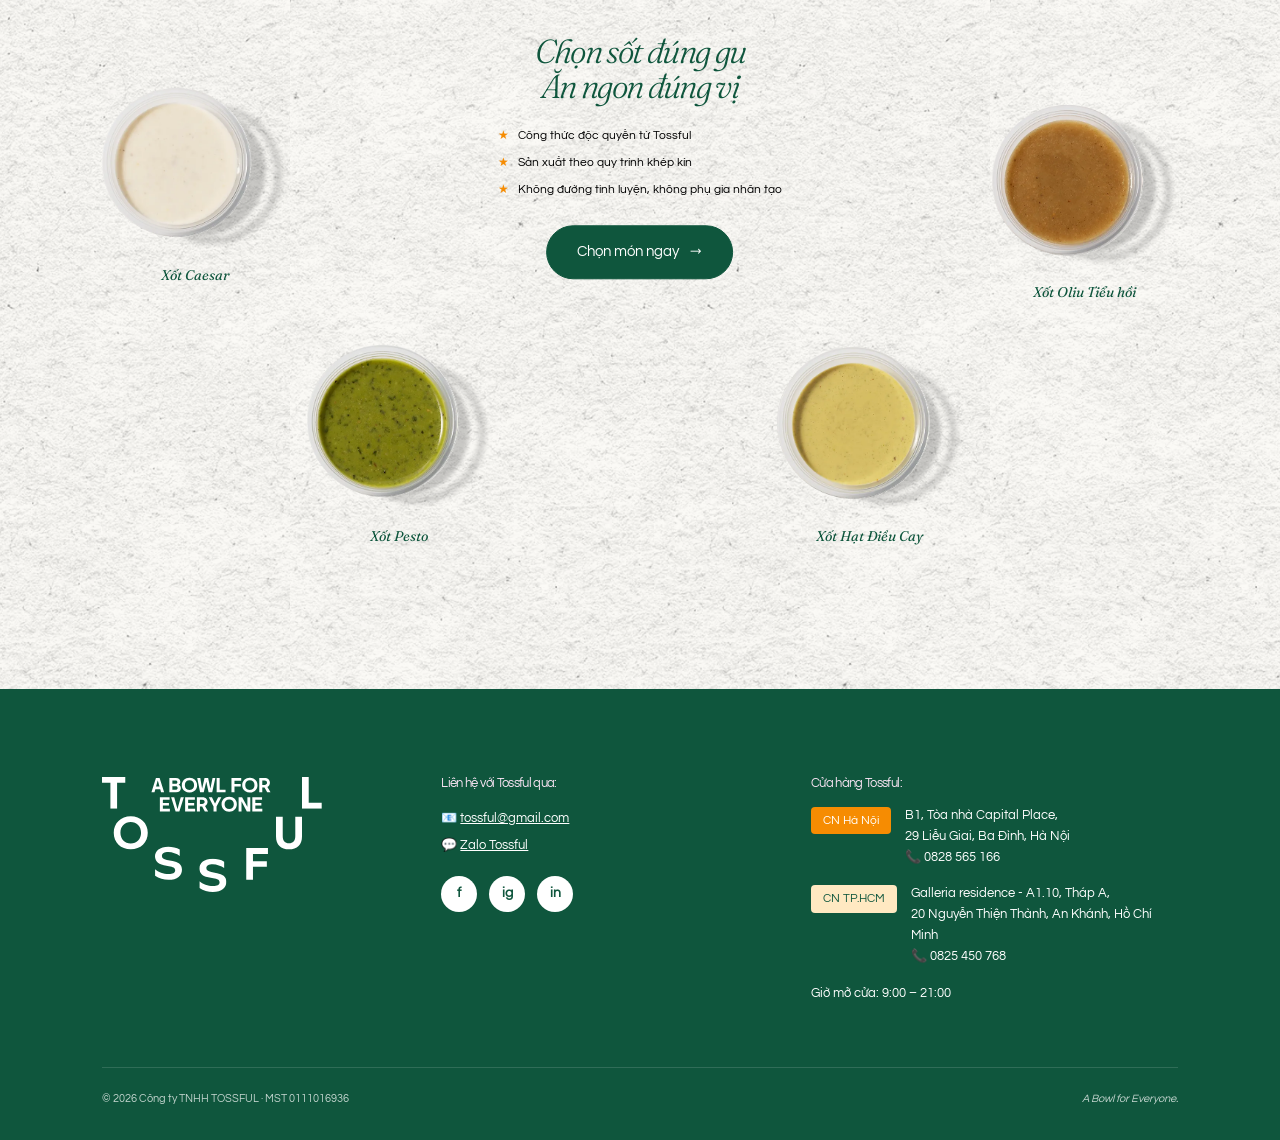
==== commit 40b22ca7: "nutrition sync 09/11: menu kcal from live recipes; wraps carry their own number Hiếu 09/11 18:03 app" ====
--- a/index.html
+++ b/index.html
@@ -154,7 +154,7 @@
                     <span lang="vi">Cơm bông cải trắng, Cà chua bi, Đậu lăng xanh, Bắp cải muối, Bí đỏ & khoai lang nướng, Mix hạt nướng…</span>
                     <span lang="en">Cauliflower rice, baby tomatoes, green lentils, pickled cabbage, roasted pumpkin & sweet potato, mixed roasted seeds…</span>
                   </p>
-                  <p class="bowl-card__meta">488 Kcal | GF, DF</p>
+                  <p class="bowl-card__meta">397 Kcal | GF, DF</p>
                   <a class="bowl-card__cta" href="https://beacons.ai/tossful" target="_blank" rel="noopener">
                     <span lang="vi">Đặt hàng ngay</span><span lang="en">Order now</span>
                   </a>
@@ -170,7 +170,7 @@
                     <span lang="vi">Cá diêu hồng, Cơm gạo lứt, Khoai lang nướng, Hành phi, Rau cải xoăn Kale, Salsa cà chua, Lê, Xốt Thái</span>
                     <span lang="en">Pan-seared red tilapia, brown rice, roasted sweet potato, crispy shallots, kale, tomato salsa, pear, Thai dressing</span>
                   </p>
-                  <p class="bowl-card__meta">--- Kcal | GF, DF</p>
+                  <p class="bowl-card__meta">511 Kcal | GF, DF</p>
                   <a class="bowl-card__cta" href="https://beacons.ai/tossful" target="_blank" rel="noopener">
                     <span lang="vi">Đặt hàng ngay</span><span lang="en">Order now</span>
                   </a>
@@ -186,7 +186,7 @@
                     <span lang="vi">Gạo lứt tam sắc, cá hồi Na Uy nướng miso, đậu nành Nhật, Rau cải xoăn Kale, củ dền nướng, súp lơ xanh nướng…</span>
                     <span lang="en">Tri-color brown rice, miso-roasted mushrooms, edamame, kale, roasted beetroot & broccoli, sesame ginger dressing…</span>
                   </p>
-                  <p class="bowl-card__meta">443 Kcal | V, DF</p>
+                  <p class="bowl-card__meta">479 Kcal | V, DF</p>
                   <a class="bowl-card__cta" href="https://beacons.ai/tossful" target="_blank" rel="noopener">
                     <span lang="vi">Đặt hàng ngay</span><span lang="en">Order now</span>
                   </a>
@@ -208,7 +208,7 @@
                     <span lang="vi">Cơm bông cải trắng, Cà chua bi, Đậu lăng xanh, Bắp cải muối, Bí đỏ & khoai lang nướng, Mix hạt nướng…</span>
                     <span lang="en">Cauliflower rice, baby tomatoes, green lentils, pickled cabbage, roasted pumpkin & sweet potato, mixed roasted seeds…</span>
                   </p>
-                  <p class="bowl-card__meta">488 Kcal | GF, DF</p>
+                  <p class="bowl-card__meta">450 Kcal | GF, DF</p>
                   <a class="bowl-card__cta" href="https://beacons.ai/tossful" target="_blank" rel="noopener">
                     <span lang="vi">Đặt hàng ngay</span><span lang="en">Order now</span>
                   </a>
@@ -223,7 +223,7 @@
                     <span lang="vi">Xà lách Romaine, Rau cải xoăn — kale, Cà chua bi, Ngô nướng paprika, Bánh mì đen giòn, Ức gà nướng, Parmesan bào, Xốt caesar</span>
                     <span lang="en">Romaine, kale, baby tomatoes, paprika-roasted corn, crispy dark bread, grilled chicken, shaved parmesan, Caesar dressing</span>
                   </p>
-                  <p class="bowl-card__meta">461 Kcal</p>
+                  <p class="bowl-card__meta">512 Kcal</p>
                   <a class="bowl-card__cta" href="https://beacons.ai/tossful" target="_blank" rel="noopener">
                     <span lang="vi">Đặt hàng ngay</span><span lang="en">Order now</span>
                   </a>
@@ -238,7 +238,7 @@
                     <span lang="vi">Xà lách Romaine, Rau rocket, Dưa chuột, Ngô nướng paprika, Edamame, Bánh mì đen giòn, Tôm nướng paprika, Xốt Olive tiểu hồi</span>
                     <span lang="en">Romaine, rocket, cucumber, paprika-roasted corn, edamame, crispy dark bread, paprika prawns, fennel olive dressing</span>
                   </p>
-                  <p class="bowl-card__meta">449 Kcal | DF</p>
+                  <p class="bowl-card__meta">455 Kcal | DF</p>
                   <a class="bowl-card__cta" href="https://beacons.ai/tossful" target="_blank" rel="noopener">
                     <span lang="vi">Đặt hàng ngay</span><span lang="en">Order now</span>
                   </a>
